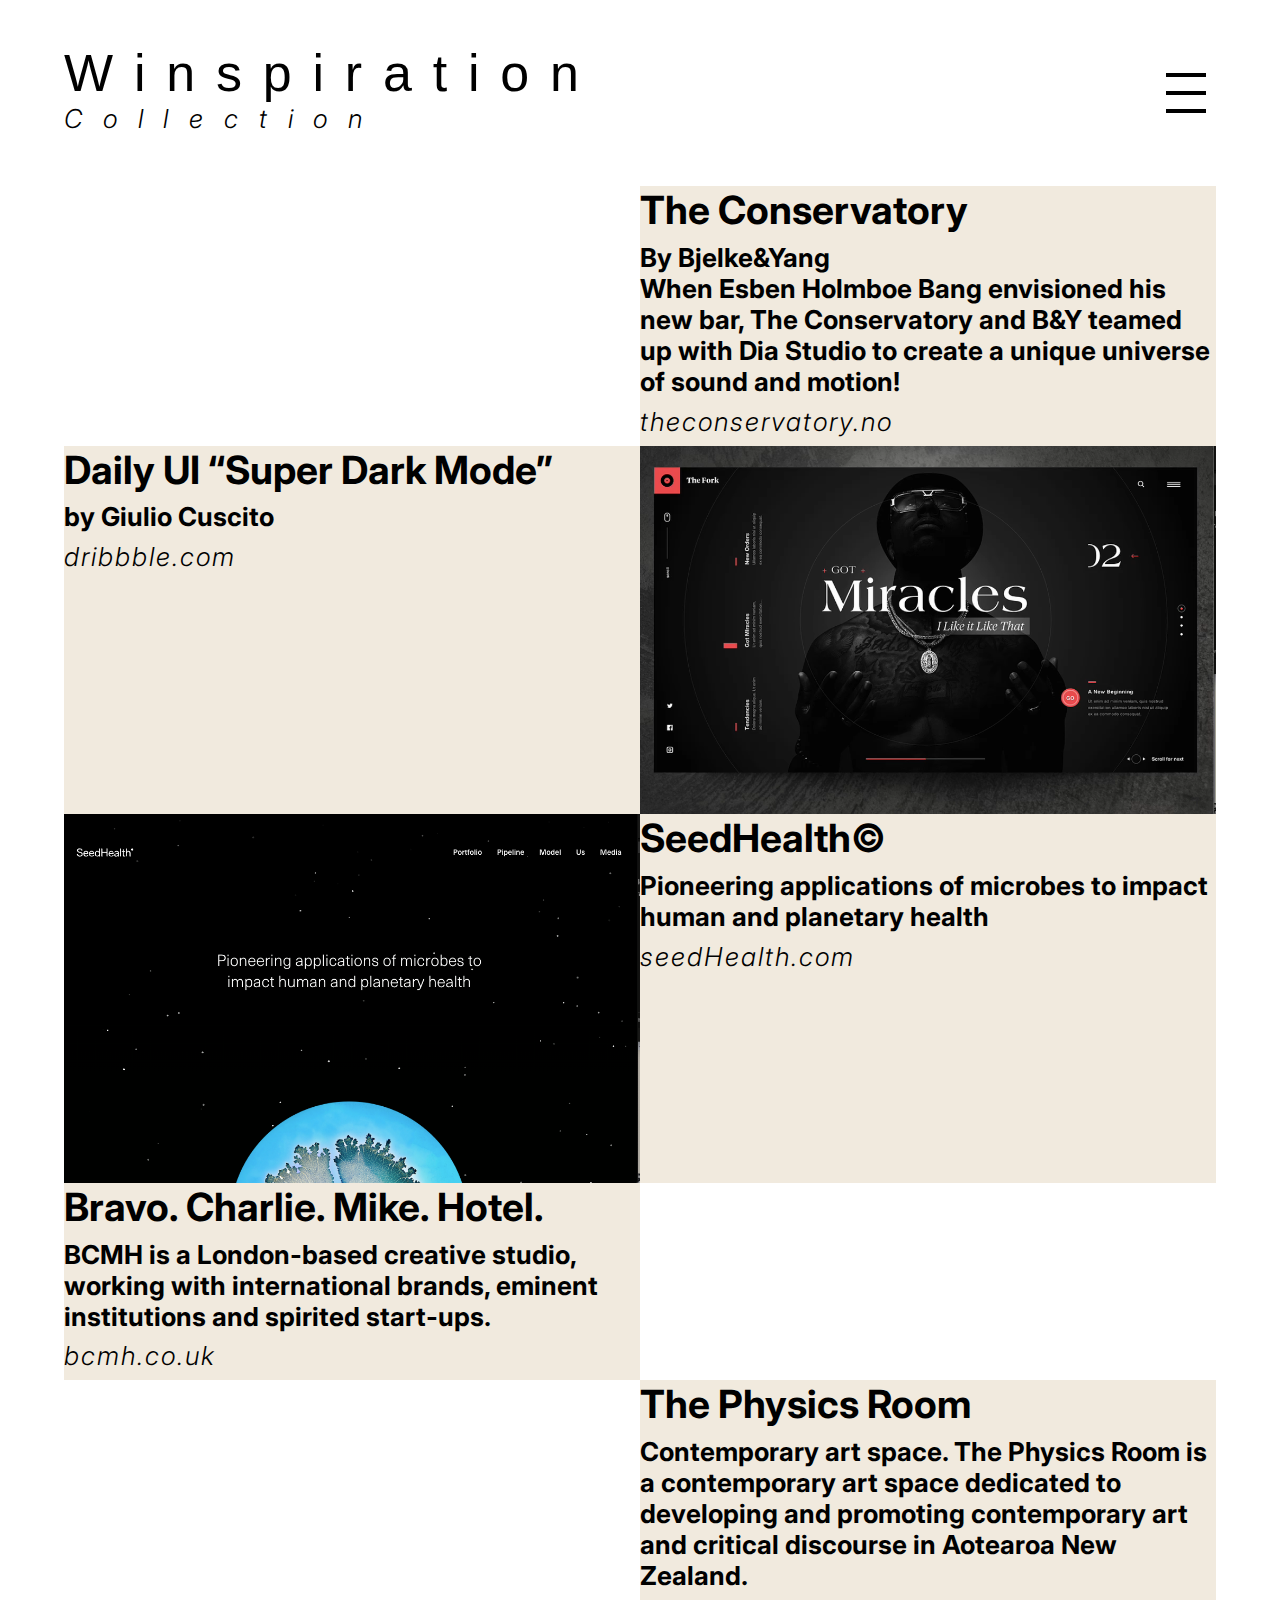
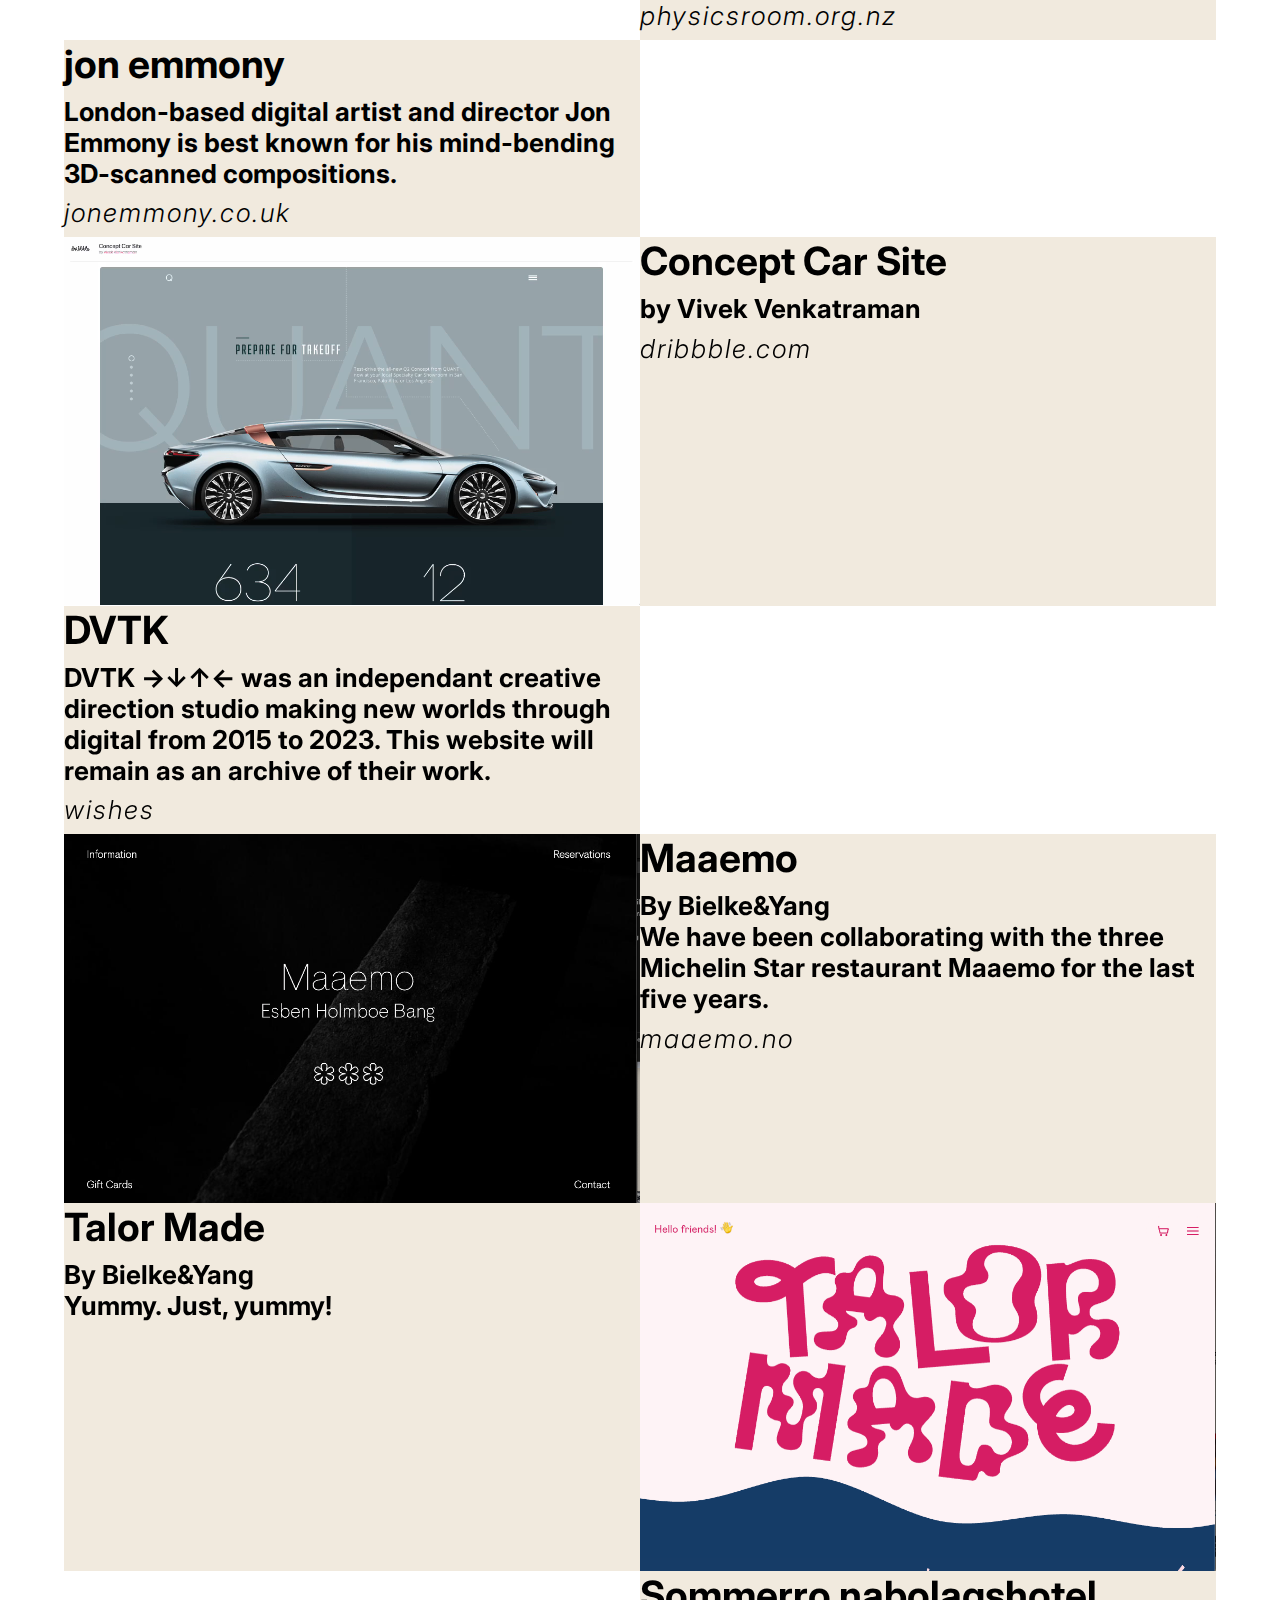
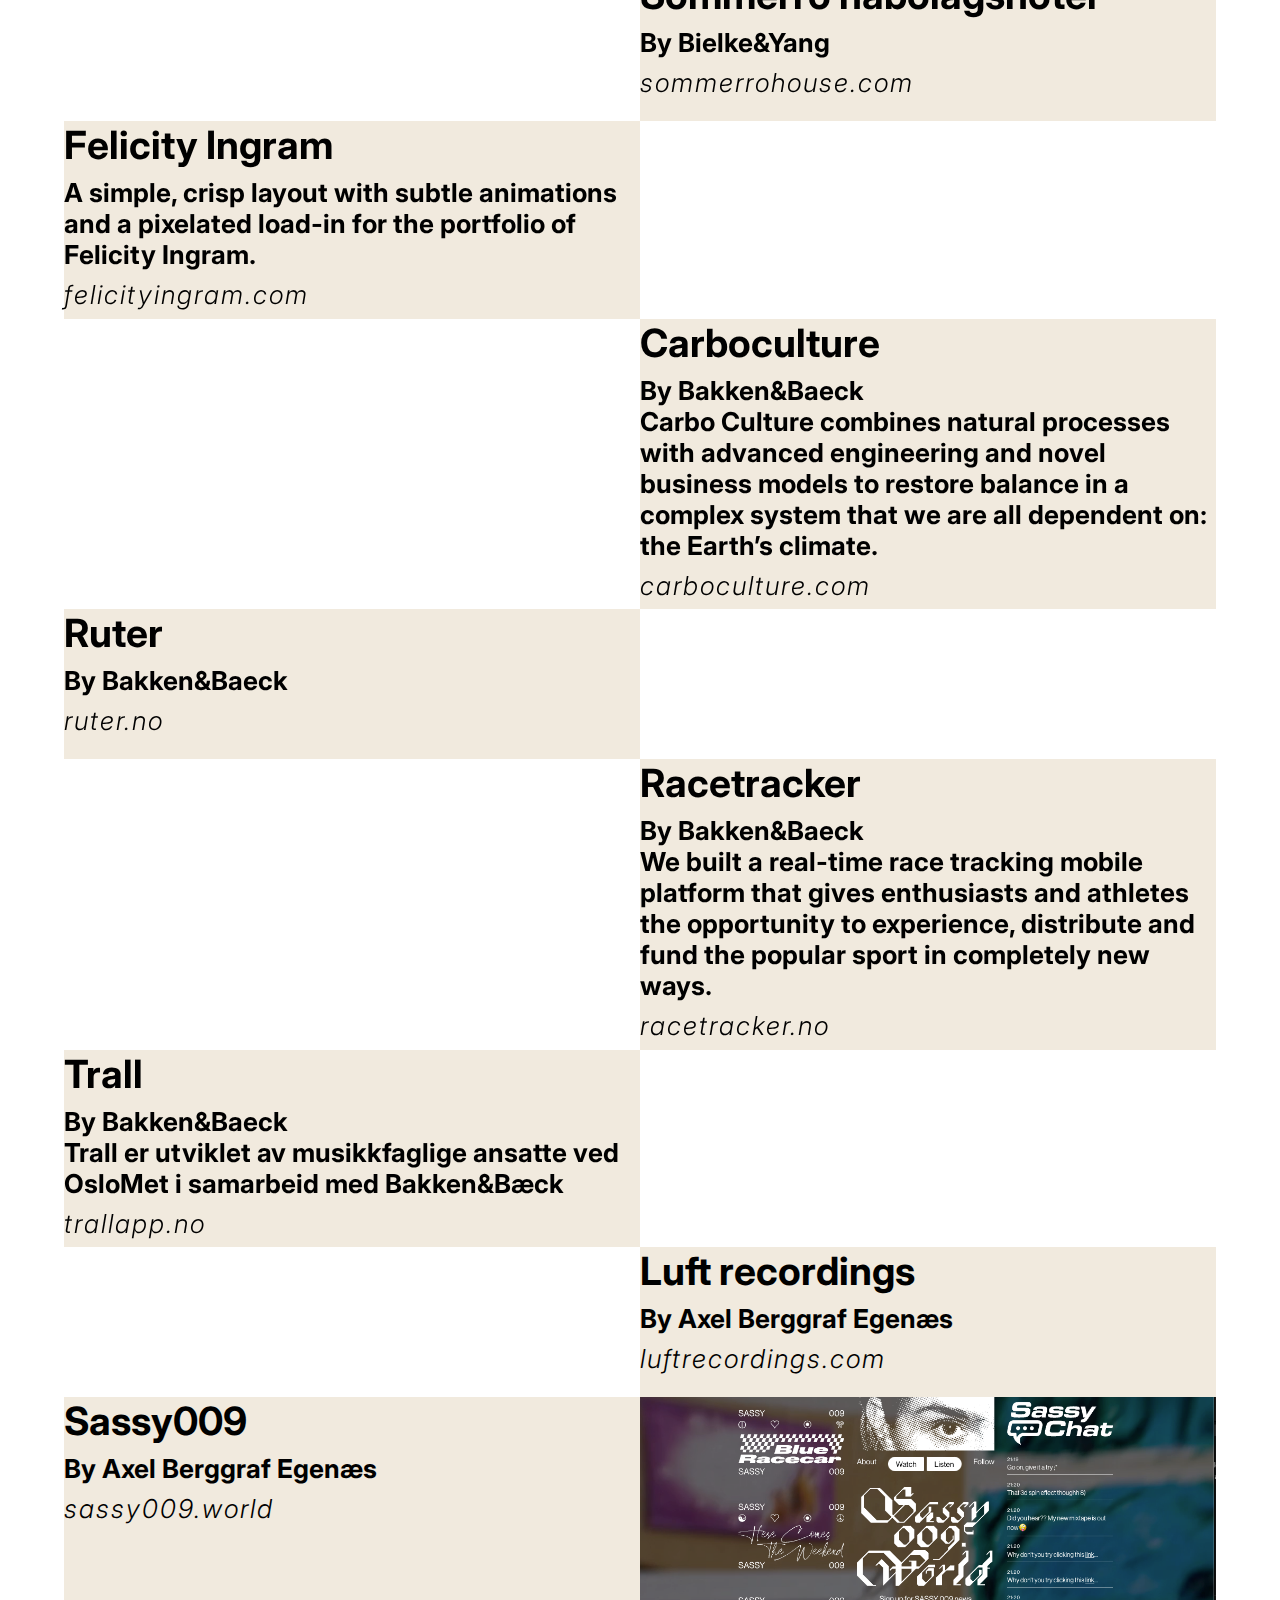
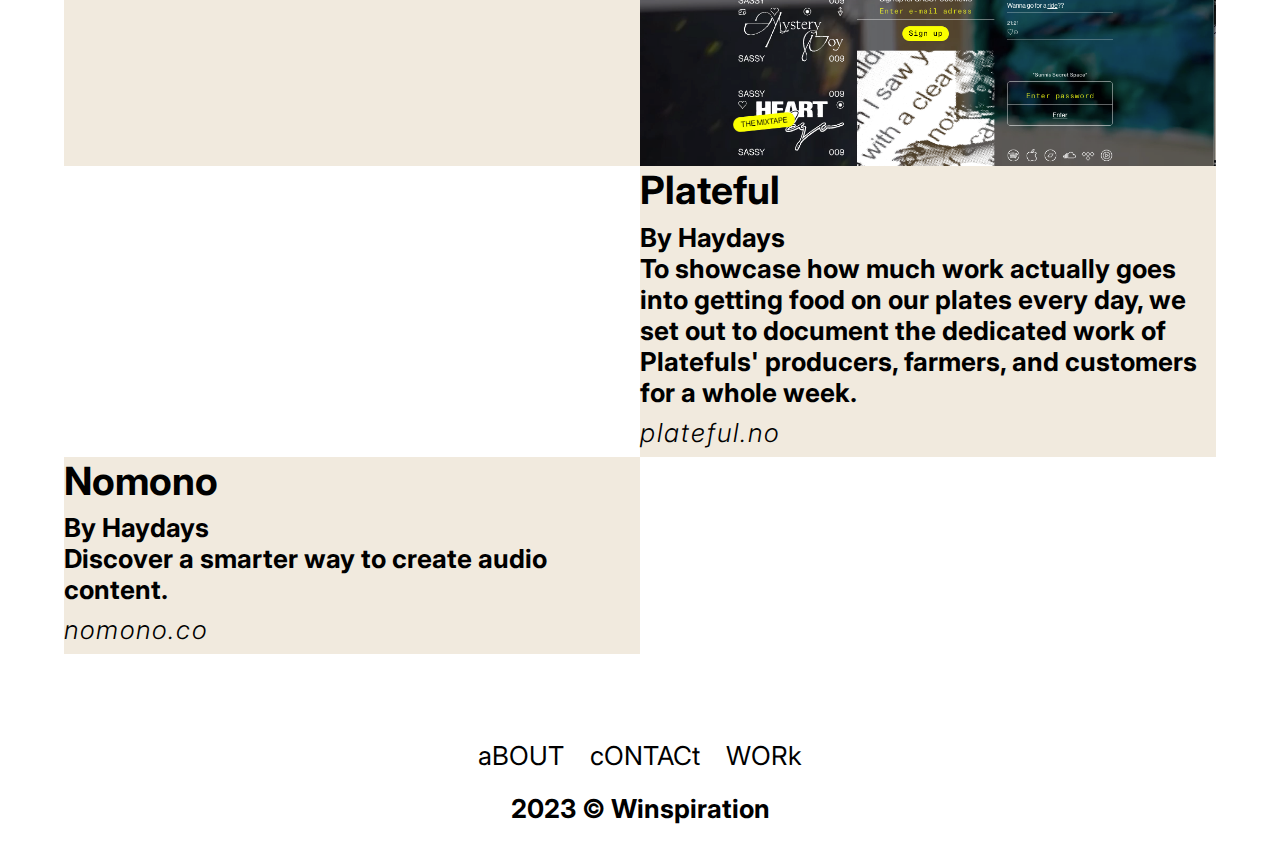
==== index.html @ d49729aa "Tune header and footer layout" ====
<!DOCTYPE html>
<html lang="en">
<head>
	<meta charset="UTF-8">
	<meta name="viewport" content="width=device-width, initial-scale=1.0">
	<title>Inspiration site</title>

	<link rel="stylesheet" href="css/reset.css">
	<link rel="stylesheet" href="css/variables.css">
	<link rel="stylesheet" href="css/fonts.css">
	<link rel="stylesheet" href="css/animations.css">
	<link rel="stylesheet" href="css/style.css">
	
	
</head>
<body>
	
	<header>
		<div class="headings">
			<h1>Winspiration</h1>
			<h4>Collection</h4>
		</div>

		<nav>
			<div class="header__x-animation">
				<div class="header__x-line header__x-animation-top-line"></div>
				<div class="header__x-line header__x-animation-center-line"></div>
				<div class="header__x-line header__x-animation-bottom-line"></div>			
			</div>
		</nav>
	</header>
	
	<div class="nav-drawer toogle-display">
		<nav class="nav-header">	
			<span><a href="https://github.com/SimonADW">aBOUT</a></span>
			<span><a href="mailto:simon-winter@outlook.com">cONTACt</a></span>
			<span><a href="https://github.com/SimonADW?tab=repositories">WORk</a></span>
		</nav>

	</div>
	
	<main>
		<section class="image-caption-pair">
			<video autoplay >
				<source src="./assets/videos/1-conservatory.mov">
			</video>
			<div class="image-caption-pair__text-aligment-container">
				<h2>The Conservatory</h2>
				
				<h3>By Bjelke&Yang 
					<br>
					When Esben Holmboe Bang envisioned his new bar, The Conservatory and B&Y teamed up with Dia Studio to create a unique universe of sound and motion!
				</h3>
				
				<h4>theconservatory.no</h4>
			</div>
		</section>

		<hr> 

		<section class="image-caption-pair">
			<video>
				<source src="./assets/videos/2-super-dark-mode.mov">
			</video>
			<div class="image-caption-pair__text-aligment-container">
				<h2>Daily UI “Super Dark Mode”</h2>
				<h3>by Giulio Cuscito </h3>
				<h4>dribbble.com</h4>
			</div>
		</section>

		<hr> 
	
		<section class="image-caption-pair">
			<video poster="assets/videos/3-poster-seedHealth.png">
				<source src="assets/videos/3-seedHealth.mov">
			</video>
			<div class="image-caption-pair__text-aligment-container">
				<h2>SeedHealth©</h2>
				<h3>Pioneering applications of microbes to impact human and planetary health</h3>
				<h4>seedHealth.com</h4>
			</div>
		</section>

		<hr>

		<section class="image-caption-pair">
			<video>
				<source src="assets/videos/4-BCMH.mov">
			</video>
			<div class="image-caption-pair__text-aligment-container">
				<h2>Bravo. Charlie. Mike. Hotel.</h2>
				<h3>BCMH is a London-based creative studio, working with international brands, eminent institutions and spirited start-ups.</h3>
				<h4>bcmh.co.uk</h4>
			</div>
		</section>

		<hr>

		<section class="image-caption-pair">
			<video>
				<source src="assets/videos/5-physicsroom.mov">
			</video>
			<div class="image-caption-pair__text-aligment-container">
				<h2>The Physics Room</h2>
				<h3>Contemporary art space. The Physics Room is a contemporary art space dedicated to developing and promoting contemporary art and critical discourse in Aotearoa New Zealand.</h3>
				<h4>physicsroom.org.nz</h4>
			</div>
		</section>

		<hr>

		<section class="image-caption-pair">
			<video>
				<source src="assets/videos/6-jonemmony.mov">
			</video>
			<div class="image-caption-pair__text-aligment-container">
				<h2>jon emmony</h2>
				<h3>London-based digital artist and director Jon Emmony is best known for his mind-bending 3D-scanned compositions.</h3>
				<h4>jonemmony.co.uk</h4>
			</div>
		</section>

		<hr>

		<section class="image-caption-pair">
			<video>
				<source src="assets/videos/7-conceptcar.mov">
			</video>
			<div class="image-caption-pair__text-aligment-container">
				<h2>Concept Car Site</h2>
				<h3>by Vivek Venkatraman</h3>
				<h4>dribbble.com</h4>
			</div>
		</section>

		<hr>

		<section class="image-caption-pair">
			<video>
				<source src="assets/videos/8-wishes.mov">
			</video>
			<div class="image-caption-pair__text-aligment-container">
				<h2>DVTK</h2>
				<h3>DVTK →↓↑← was an independant creative direction studio making new worlds through digital from 2015 to 2023. This website will remain as an archive of their work.</h3>
				<h4>wishes</h4>
			</div>
		</section>

		<hr>

		<section class="image-caption-pair">
			<video poster="assets/videos/9-poster-maaemo.png">
				<source src="assets/videos/9-maaemo.mov">
			</video>
			<div class="image-caption-pair__text-aligment-container">
				<h2>Maaemo</h2>				
				<h3>By Bielke&Yang<br>
					We have been collaborating with the three Michelin Star restaurant Maaemo for the last five years.
				</h3>
				<h4>maaemo.no</h4>
			</div>
		</section>

		<hr>

		<section class="image-caption-pair">
			<video poster="assets/videos/10-poster-talormade.png">
				<source src="assets/videos/10-talormade.mov">
			</video>
			<div class="image-caption-pair__text-aligment-container">
				<h2>Talor Made</h2>
				<h3>By Bielke&Yang<br>				
					Yummy. Just, yummy!
				</h3>
				<h4></h4>
			</div>
		</section>

		<hr>

		<section class="image-caption-pair">
			<video>
				<source src="assets/videos/11-sommerro.mov">
			</video>
			<div class="image-caption-pair__text-aligment-container">
				<h2>Sommerro nabolagshotel</h2>
				<h3>By Bielke&Yang</h3>
				<h4>sommerrohouse.com</h4>
			</div>
		</section>

		<hr>

		<section class="image-caption-pair">
			<video>
				<source src="assets/videos/12-felicity-ingram.mov">
			</video>
			<div class="image-caption-pair__text-aligment-container">
				<h2>Felicity Ingram</h2>
				<h3>A simple, crisp layout with subtle animations and a pixelated load-in for the portfolio of Felicity Ingram.</h3>
				<h4>felicityingram.com</h4>
			</div>
		</section>

		<hr>

		<section class="image-caption-pair">
			<video>
				<source src="assets/videos/13-carboculture.mov">
			</video>
			<div class="image-caption-pair__text-aligment-container">
				<h2>Carboculture</h2>
				<h3>By Bakken&Baeck<br>
					Carbo Culture combines natural processes with advanced engineering and novel business models to restore balance in a complex system that we are all dependent on: the Earth’s climate.
				</h3>
				<h4>carboculture.com</h4>
			</div>
		</section>

		<hr>

		<section class="image-caption-pair">
			<video>
				<source src="assets/videos/14-ruter.mov">
			</video>
			<div class="image-caption-pair__text-aligment-container">
				<h2>Ruter</h2>
				<h3>By Bakken&Baeck </h3>
				<h4>ruter.no</h4>
			</div>
		</section>

		<hr>

		<section class="image-caption-pair">
			<video>
				<source src="assets/videos/15-racetracker.mov">
			</video>
			<div class="image-caption-pair__text-aligment-container">
				<h2>Racetracker</h2>
				<h3>By Bakken&Baeck<br>
					We built a real-time race tracking mobile platform that gives enthusiasts and athletes the opportunity to experience, distribute and fund the popular sport in completely new ways.
				</h3>
				<h4>racetracker.no</h4>
			</div>
		</section>

		<hr>

		<section class="image-caption-pair">
			<video>
				<source src="assets/videos/16-trall.mov">
			</video>
			<div class="image-caption-pair__text-aligment-container">
				<h2>Trall</h2>
				<h3>By Bakken&Baeck<br>
					Trall er utviklet av musikkfaglige ansatte ved OsloMet i samarbeid med Bakken&Bæck
				</h3>
				<h4>trallapp.no</h4>
			</div>
		</section>

		<hr>

		<section class="image-caption-pair">
			<video>
				<source src="assets/videos/17-luft-recordings.mov">
			</video>
			<div class="image-caption-pair__text-aligment-container">
				<h2>Luft recordings</h2>
				<h3>By Axel Berggraf Egenæs</h3>
				<h4>luftrecordings.com</h4>
			</div>
		</section>

		<hr>

		<section class="image-caption-pair">
			<video poster="assets/videos/18-poster-sassy009.png">
				<source src="assets/videos/18-sassy009.mov">
			</video>
			<div class="image-caption-pair__text-aligment-container">
				<h2>Sassy009</h2>
				<h3>By Axel Berggraf Egenæs</h3>
				<h4>sassy009.world</h4>
			</div>
		</section>

		<hr>

		<section class="image-caption-pair">
			<video>
				<source src="assets/videos/19-plateful.mov">
			</video>
			<div class="image-caption-pair__text-aligment-container">
				<h2>Plateful</h2>
				<h3>By Haydays<br>
					To showcase how much work actually goes into getting food on our plates every day, we set out to document the dedicated work of Platefuls' producers, farmers, and customers for a whole week.
				</h3>
				<h4>plateful.no</h4>
			</div>
		</section>

		<hr>

		<section class="image-caption-pair">
			<video>
				<source src="assets/videos/20-nomono.mov">
			</video>
			<div class="image-caption-pair__text-aligment-container">
				<h2>Nomono</h2>
				<h3>By Haydays<br>
					Discover a smarter way to create audio content.
				</h3>
				<h4>nomono.co</h4>
			</div>
		</section>

	</main>	

	<footer>
		<nav class="footer__nav">
			<span><a href="https://github.com/SimonADW">aBOUT</a></span>
			<span><a href="mailto:simon-winter@outlook.com">cONTACt</a></span>
			<span><a href="https://github.com/SimonADW?tab=repositories">WORk</a></span>
		</nav>

		<h3>2023 © Winspiration</h3>
	</footer>
</body>
</html>
---- css/variables.css ----
:root {

	--font-size-base: 18px;
	--font-size-small: 1rem;
	--font-size-medium: 1.6rem;
	--font-size-large: 1.8rem;

	--desktop-font-size-base: 26px;
	--desktop-font-size-small: 1rem;
	--desktop-font-size-medium: 1.6rem;

	/* --font-leading-base: 1rem;
	--font-leading-small: 1rem;
	--font-leading-medium: 1rem;
	--font-leading-large: 1rem; */

	--spacing-small: 1rem;
	--spacing-medium: 2rem;
	--spacing-large: 4rem;

	--color-background: white;
	--color-foreground: black;
	--color-primary: #F1EADE;

	--margin-small: 0.34rem;
	--margin-sections: 0.83rem;
}
---- css/fonts.css ----
@import url('https://fonts.googleapis.com/css2?family=Inter:wght@100;200;400&display=swap');
---- css/animations.css ----
/* Collection fade in animation */
.headings h4 {
    animation: fadeInAnimation ease 4.5s forwards;
}
 
@keyframes fadeInAnimation {
    0% {
        opacity: 0;
    }
    100% {
        opacity: 1;
     }
}


/* Animated header (menu/x-animation) */


.header__x-animation-top-line {
	transform-origin: 100% 100%;
}

.header__x-animation:hover .header__x-animation-top-line {
	animation: x-animation-top 400ms ease-in-out 100ms forwards;
	
}

.header__x-animation-center-line {
	opacity: 1;
}

.header__x-animation:hover .header__x-animation-center-line {
	transition: opacity 400ms linear;
	opacity: 0;
}

.header__x-animation-bottom-line {
	transform-origin: 100% 0%;
}

.header__x-animation:hover .header__x-animation-bottom-line {
animation: x-animation-bottom 400ms ease-in-out 100ms forwards;
}

@keyframes x-animation-top {
	0% {
		transform: rotate(0deg);
	}

	16% {
		transform: rotate(-7deg) scaleX(103%)
	}

	33% {
		transform: rotate(-15deg) scaleX(107%)
	}
	
	50% {
		transform: rotate(-22deg) scaleX(110%)
	}
	
	66% {
		transform: rotate(-30deg) scaleX(114%)
	}
	
	82% {
		transform: rotate(-37deg) scaleX(116%)		
	}

	100% {
		transform: rotate(-45deg) scaleX(118%)
		;
	}
}

@keyframes x-animation-bottom {
	0% {
		transform: rotate(0deg);
	}

	16% {
		transform: rotate(7deg) scaleX(103%)
	}

	33% {
		transform: rotate(15deg) scaleX(107%)
	}
	
	50% {
		transform: rotate(22deg) scaleX(110%)
	}
	
	66% {
		transform: rotate(30deg) scaleX(114%)
	}
	
	82% {
		transform: rotate(37deg) scaleX(116%)		
	}

	100% {
		transform: rotate(45deg) scaleX(118%)
		;
	}
}

@keyframes x-animation-center {
	0% {
		transform: opacity;
	}

	100% {

	}
}


/* popout on hover animation */

.image-caption-pair {
	transition: all 300ms ease-in-out;
}

.image-caption-pair:hover {
	transform: scale(1.02);

}
---- css/style.css ----
:root {
	font-size: var(--font-size-base);
	font-family: "inter", sans-serif;
}

header {
	display: flex;
	justify-content: space-between;
	align-items: center;
}

/*  TODO convert to rem and responsive */
.header__x-animation {
	width: 40px;
	height: 40px;
	margin: auto 10px;

	display: flex;
	flex-direction: column;
	justify-content: space-between;
	position:relative;
}

.header__x-line {
	width: 100%;
	height: 4px;
	background: black;

}

.nav-drawer {
	width: 100vw;
	height: 65vh;
	top: 0;
	left: 0;
	display: flex;
	justify-content: center;
	align-items: center;
	font-size: var(--font-size-medium);
	font-weight: 600;
	background: var(--color-background);
	position: absolute;
}

.toogle-display {
	display: none;

}

.nav-header {
	display: flex;
	flex-direction: column;
	align-items: center;
	gap: var(--margin-sections);

}

/*  Main */

.headings h1 {
	font-family: 'Gill Sans', 'Gill Sans MT', Calibri, 'Trebuchet MS', sans-serif;
	font-weight: 500;
	font-size: var(--font-size-large);
	letter-spacing: 0.15rem;
	
}

.headings h4 {
	letter-spacing: 0.35rem;
}

body {
	width: 90vw;
	max-width: 1600px ;
	margin: 0 auto;
}

header {
	margin-bottom: calc(var(--margin-sections)*2);
	margin-top: calc(var(--margin-sections)*2);
}

.headings {
	display: flex;
	flex-direction: column;	
}

.image-caption-pair {
	display: flex;
	flex-direction: column;
	margin-bottom: var(--margin-sections);	
	/* border: 1px solid red; */ 
}

video {
	width: 100%;
}

.image-caption-pair__text-aligment-container {
	background: var(--color-primary);
	width: 100%;
	height: 			

}

h2, h3, h4 {
	margin-bottom: var(--margin-small);
}

h3 {
	font-size: var(--font-size-small);
}

h4 {
	font-size: var(--font-size-small);
	font-weight: 300;
	letter-spacing: 2px;
	font-style: italic;
}

hr {
	margin: 0 auto;
	margin-bottom: var(--margin-sections);
	width: 80%;
	background: black;
}

footer {
	display: flex;
	flex-direction: column;
	place-items: center;
	margin-top: calc(var(--margin-sections)*4);
	margin-bottom: var(--margin-sections);
	gap: var(--margin-sections);
}

.footer__nav {
	display: flex;
	gap: var(--spacing-small);

}

@media screen and (min-width: 800px) {

	:root {
		font-size: var(--desktop-font-size-base);
	}
	
	.headings h1 {
		font-size: 2rem;
		letter-spacing: 0.8rem;
	}
	
	.headings h4 {
		letter-spacing: 0.8rem;
	}
	
	hr {
		display: none;
	}

	.image-caption-pair {
		flex-direction: row;
		margin-bottom: 0;	
	}

	main section:nth-of-type(2n) {	 /* Every 2nd on the right side */
		flex-direction: row-reverse;
	}
	
	video {
		width: 50%;
	}
	
	.image-caption-pair__text-aligment-container {
		width: 50%;
	}
}
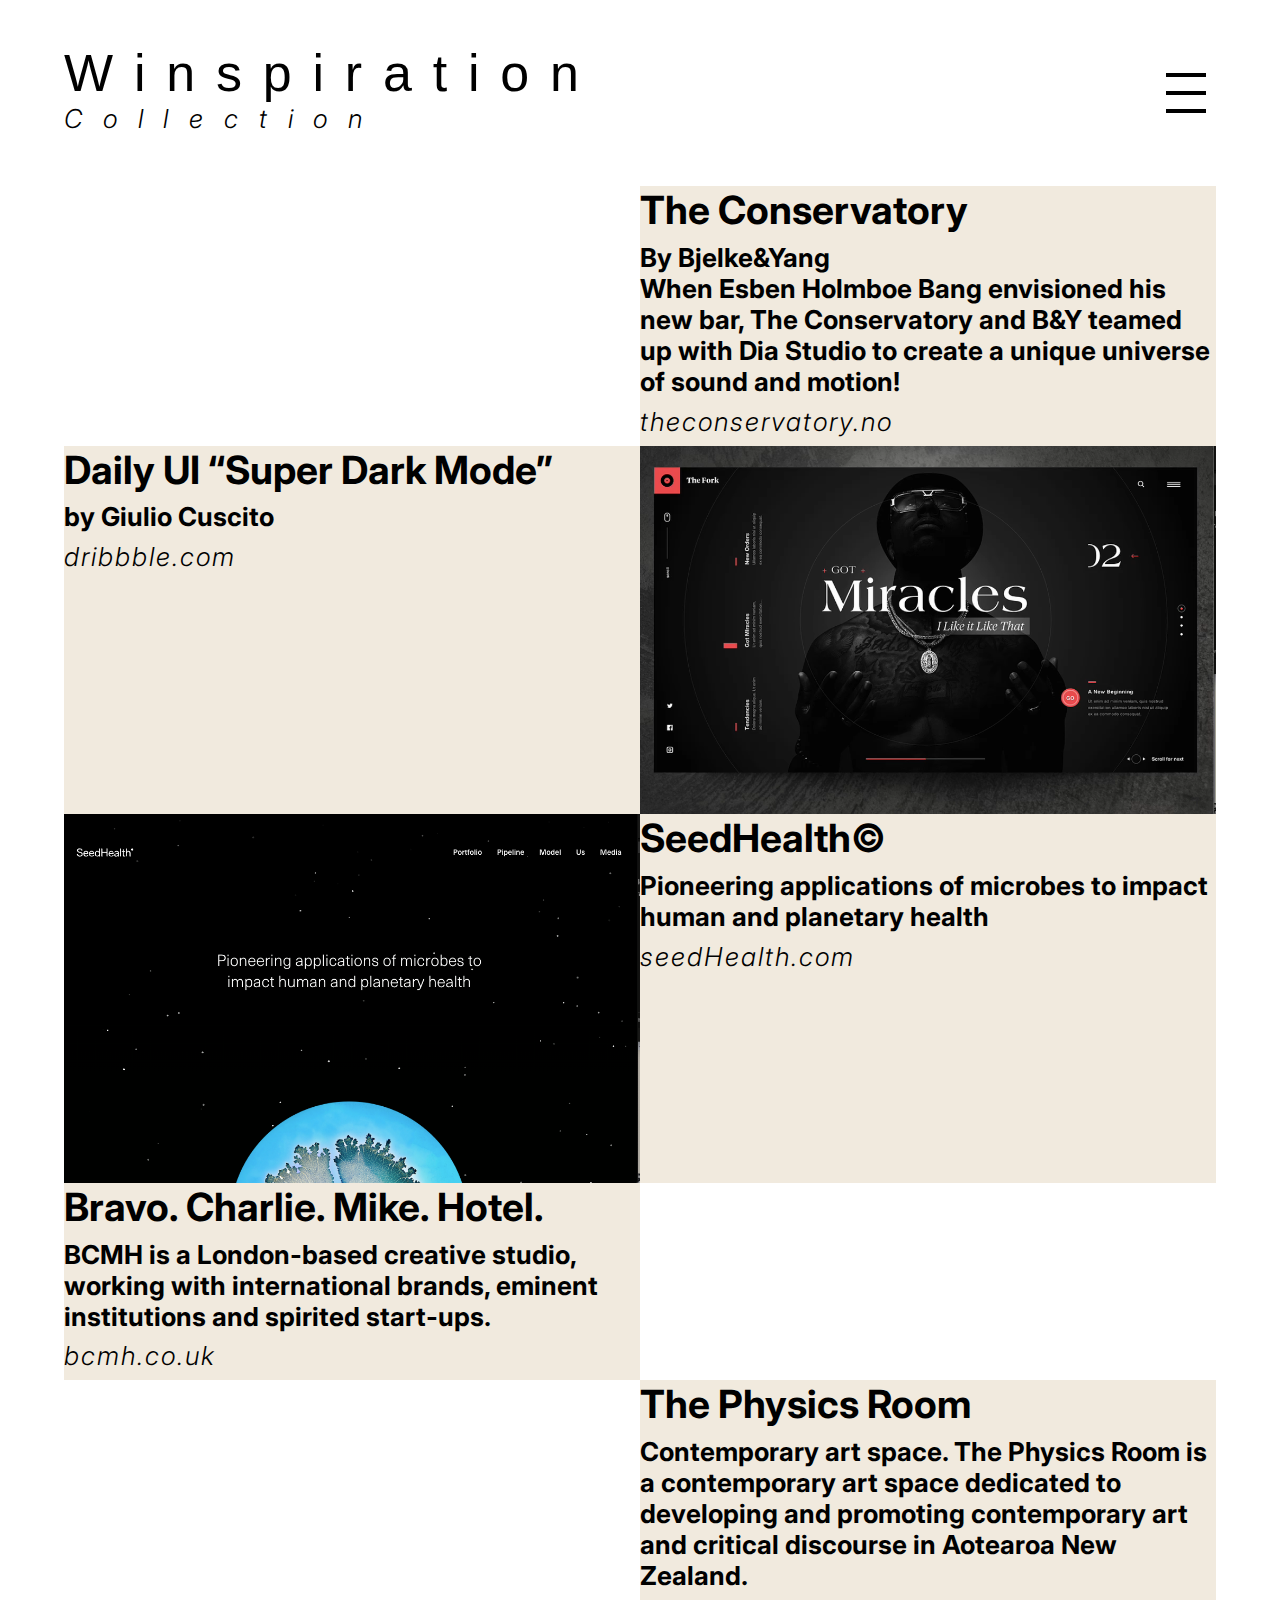
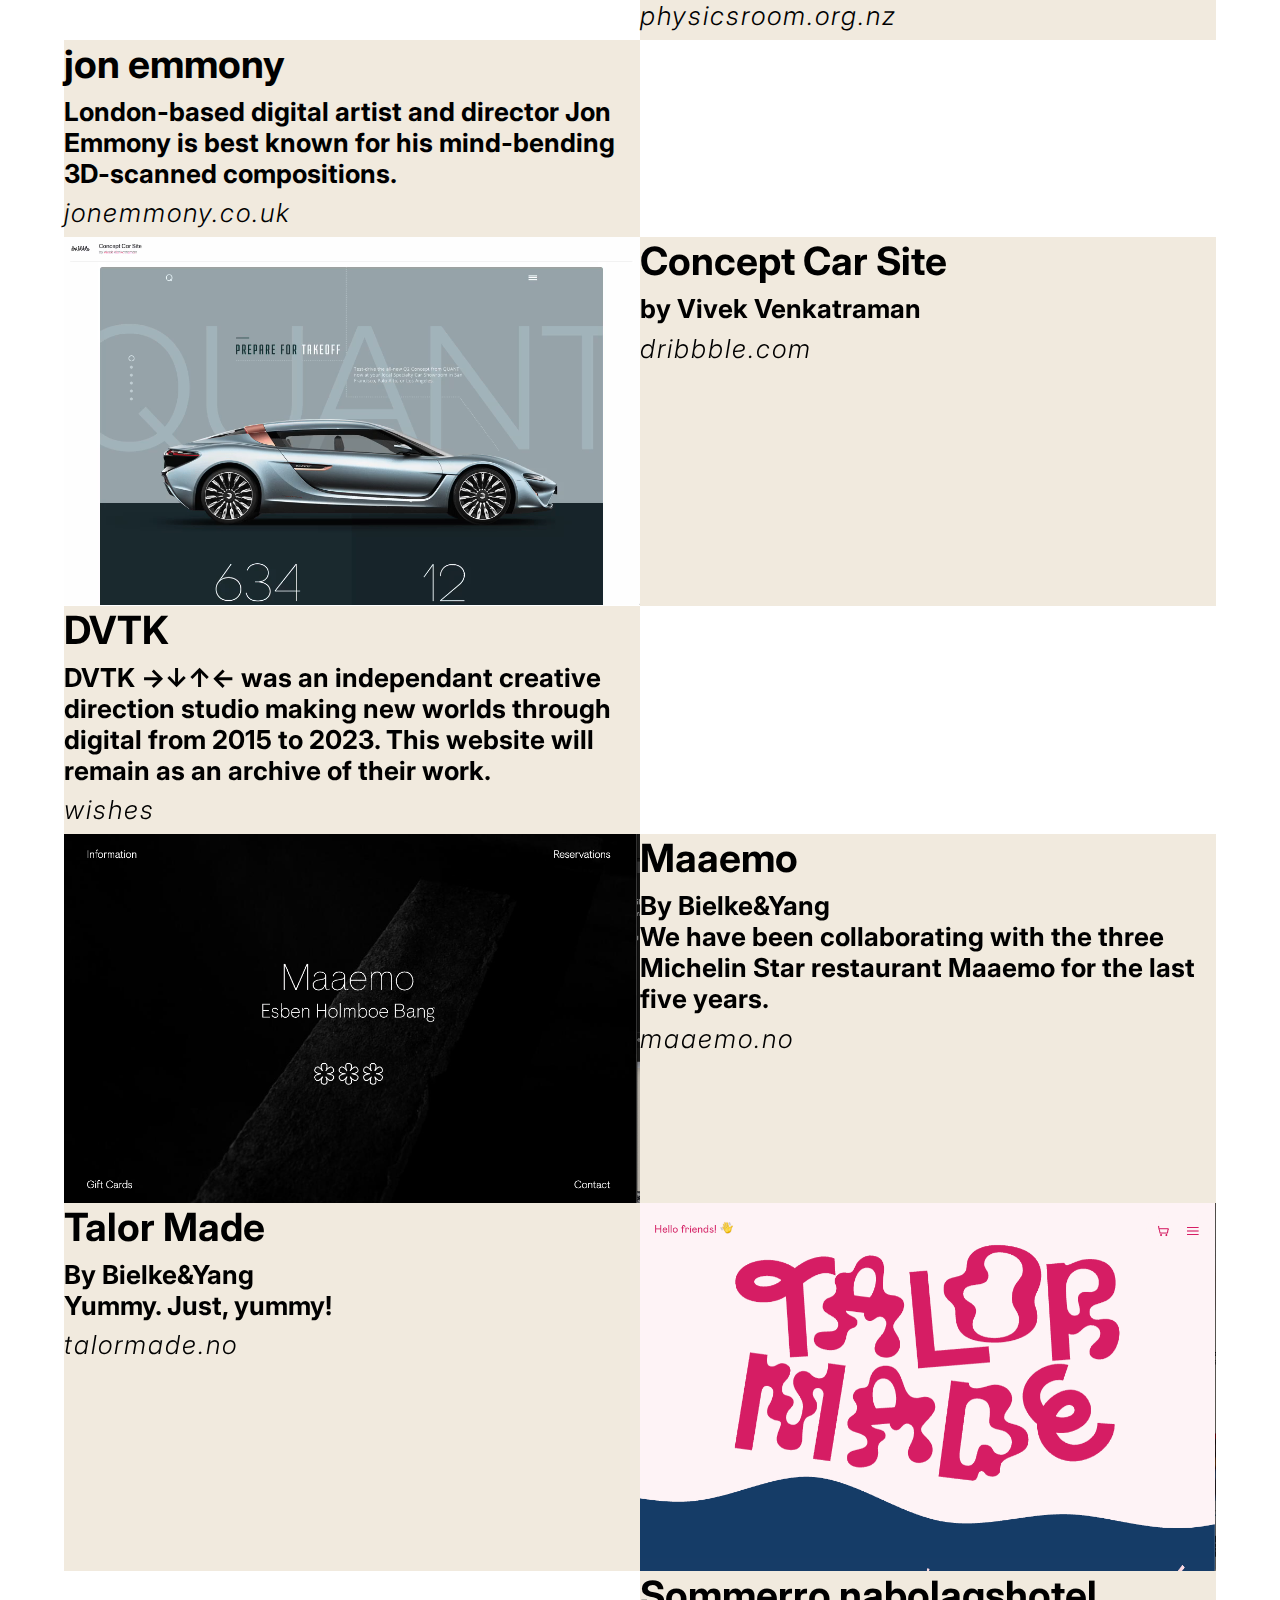
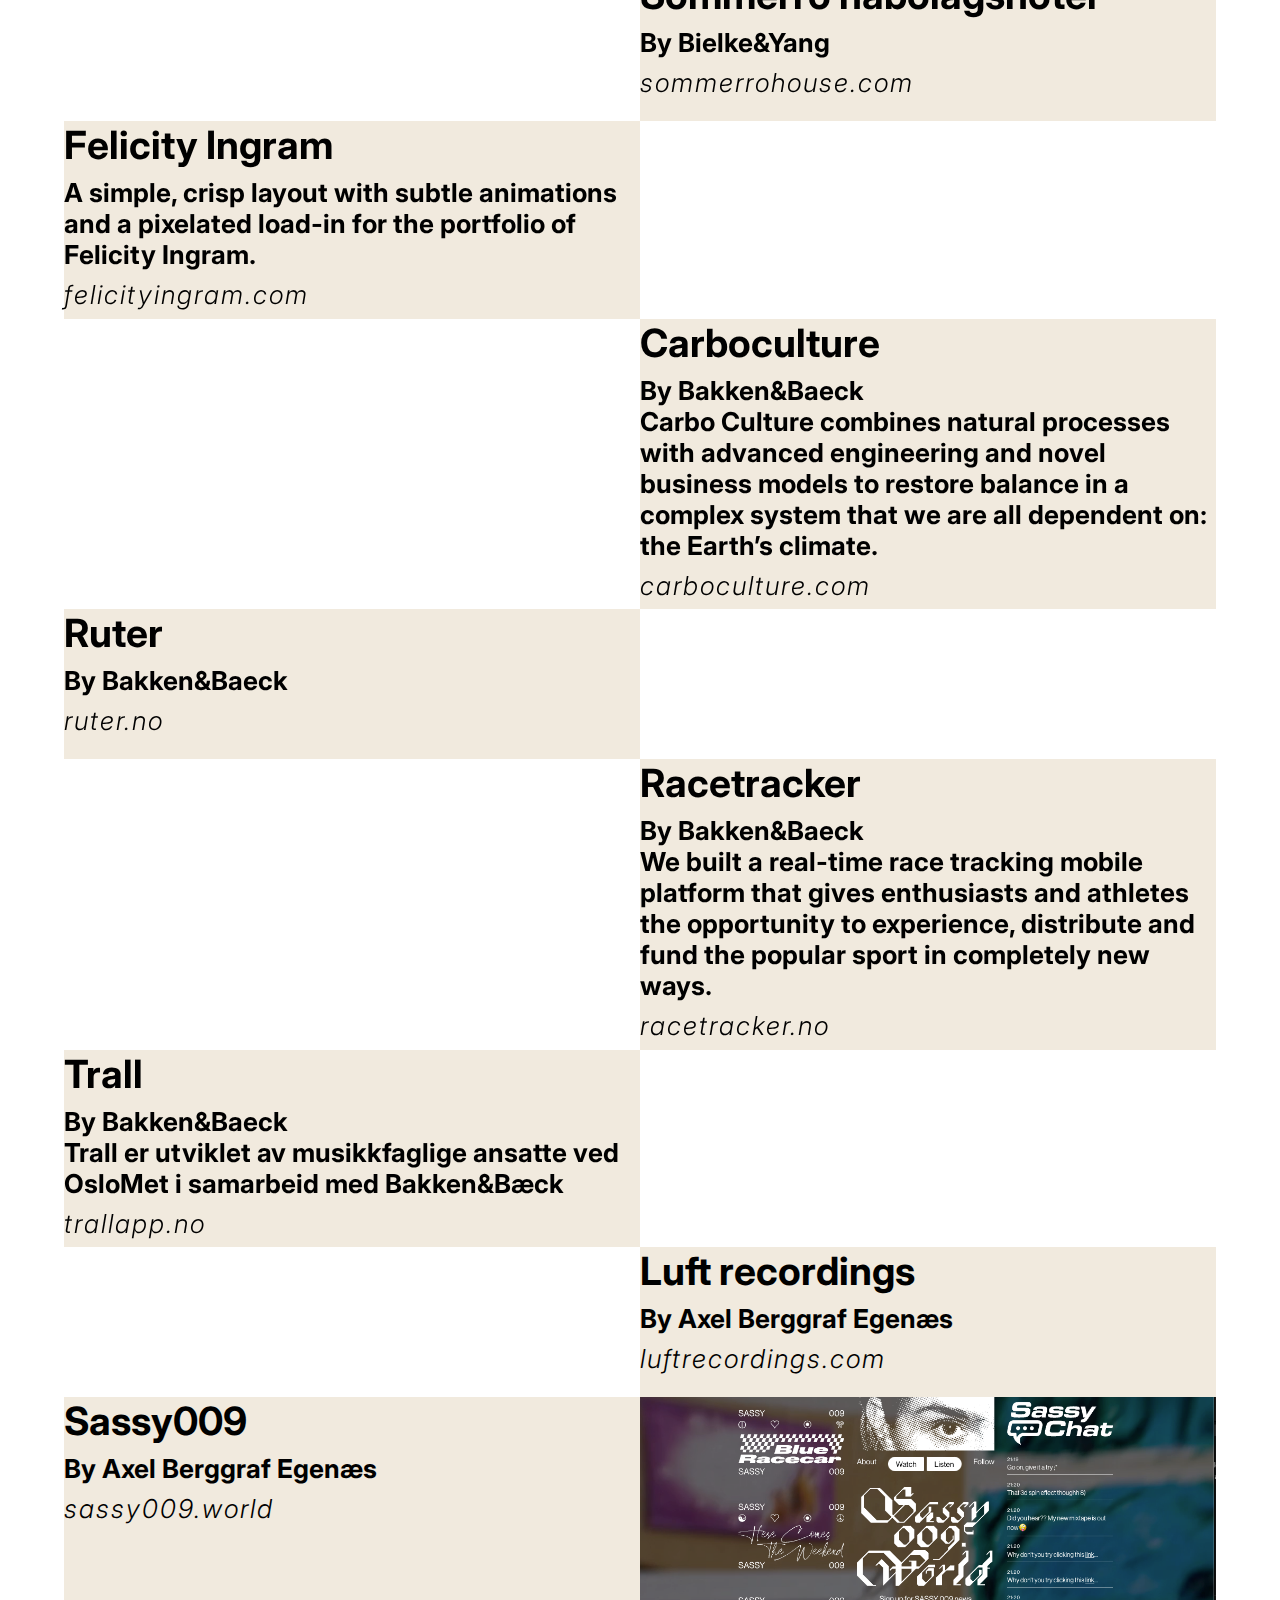
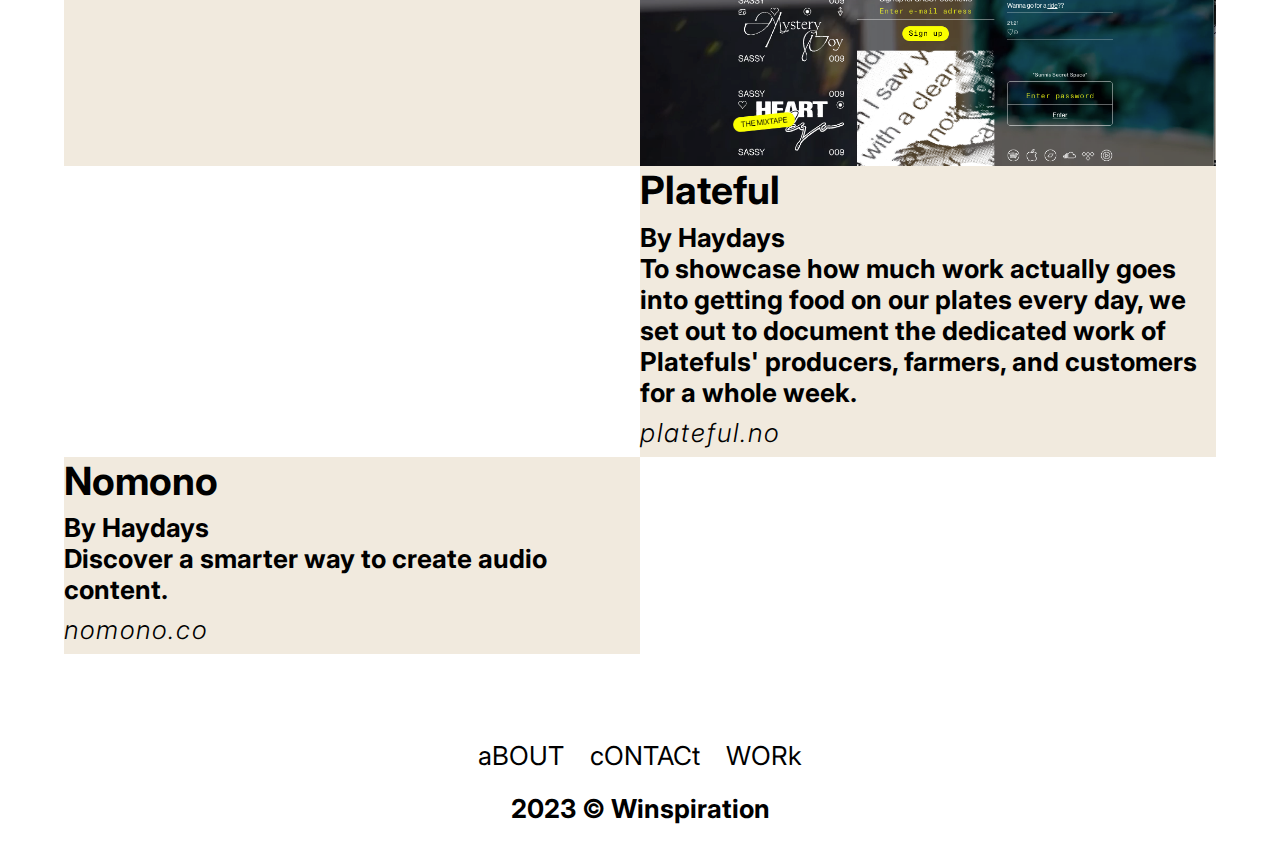
==== commit 8dd31460: "Set anchor tags for all links" ====
--- a/index.html
+++ b/index.html
@@ -52,7 +52,7 @@
 					When Esben Holmboe Bang envisioned his new bar, The Conservatory and B&Y teamed up with Dia Studio to create a unique universe of sound and motion!
 				</h3>
 				
-				<h4>theconservatory.no</h4>
+				<h4><a target="_blank" href="">theconservatory.no</a></h4>
 			</div>
 		</section>
 
@@ -65,7 +65,7 @@
 			<div class="image-caption-pair__text-aligment-container">
 				<h2>Daily UI “Super Dark Mode”</h2>
 				<h3>by Giulio Cuscito </h3>
-				<h4>dribbble.com</h4>
+				<h4><a target="_blank" href="">dribbble.com</a></h4>
 			</div>
 		</section>
 
@@ -78,7 +78,7 @@
 			<div class="image-caption-pair__text-aligment-container">
 				<h2>SeedHealth©</h2>
 				<h3>Pioneering applications of microbes to impact human and planetary health</h3>
-				<h4>seedHealth.com</h4>
+				<h4><a target="_blank" href="">seedHealth.com</a></h4>
 			</div>
 		</section>
 
@@ -91,7 +91,7 @@
 			<div class="image-caption-pair__text-aligment-container">
 				<h2>Bravo. Charlie. Mike. Hotel.</h2>
 				<h3>BCMH is a London-based creative studio, working with international brands, eminent institutions and spirited start-ups.</h3>
-				<h4>bcmh.co.uk</h4>
+				<h4><a target="_blank" href="">bcmh.co.uk</a></h4>
 			</div>
 		</section>
 
@@ -104,7 +104,7 @@
 			<div class="image-caption-pair__text-aligment-container">
 				<h2>The Physics Room</h2>
 				<h3>Contemporary art space. The Physics Room is a contemporary art space dedicated to developing and promoting contemporary art and critical discourse in Aotearoa New Zealand.</h3>
-				<h4>physicsroom.org.nz</h4>
+				<h4><a target="_blank" href="">physicsroom.org.nz</a></h4>
 			</div>
 		</section>
 
@@ -117,7 +117,7 @@
 			<div class="image-caption-pair__text-aligment-container">
 				<h2>jon emmony</h2>
 				<h3>London-based digital artist and director Jon Emmony is best known for his mind-bending 3D-scanned compositions.</h3>
-				<h4>jonemmony.co.uk</h4>
+				<h4><a target="_blank" href="">jonemmony.co.uk</a></h4>
 			</div>
 		</section>
 
@@ -130,7 +130,7 @@
 			<div class="image-caption-pair__text-aligment-container">
 				<h2>Concept Car Site</h2>
 				<h3>by Vivek Venkatraman</h3>
-				<h4>dribbble.com</h4>
+				<h4><a target="_blank" href="">dribbble.com</a></h4>
 			</div>
 		</section>
 
@@ -143,7 +143,7 @@
 			<div class="image-caption-pair__text-aligment-container">
 				<h2>DVTK</h2>
 				<h3>DVTK →↓↑← was an independant creative direction studio making new worlds through digital from 2015 to 2023. This website will remain as an archive of their work.</h3>
-				<h4>wishes</h4>
+				<h4><a target="_blank" href="">wishes</a></h4>
 			</div>
 		</section>
 
@@ -158,7 +158,7 @@
 				<h3>By Bielke&Yang<br>
 					We have been collaborating with the three Michelin Star restaurant Maaemo for the last five years.
 				</h3>
-				<h4>maaemo.no</h4>
+				<h4><a target="_blank" href="">maaemo.n</a>o</h4>
 			</div>
 		</section>
 
@@ -173,7 +173,7 @@
 				<h3>By Bielke&Yang<br>				
 					Yummy. Just, yummy!
 				</h3>
-				<h4></h4>
+				<h4><a target="_blank" href="">talormade.no</a></h4>
 			</div>
 		</section>
 
@@ -186,7 +186,7 @@
 			<div class="image-caption-pair__text-aligment-container">
 				<h2>Sommerro nabolagshotel</h2>
 				<h3>By Bielke&Yang</h3>
-				<h4>sommerrohouse.com</h4>
+				<h4><a target="_blank" href="">sommerrohouse.com</a></h4>
 			</div>
 		</section>
 
@@ -199,7 +199,7 @@
 			<div class="image-caption-pair__text-aligment-container">
 				<h2>Felicity Ingram</h2>
 				<h3>A simple, crisp layout with subtle animations and a pixelated load-in for the portfolio of Felicity Ingram.</h3>
-				<h4>felicityingram.com</h4>
+				<h4><a target="_blank" href="">felicityingram.com</a></h4>
 			</div>
 		</section>
 
@@ -214,7 +214,7 @@
 				<h3>By Bakken&Baeck<br>
 					Carbo Culture combines natural processes with advanced engineering and novel business models to restore balance in a complex system that we are all dependent on: the Earth’s climate.
 				</h3>
-				<h4>carboculture.com</h4>
+				<h4><a target="_blank" href="">carboculture.com</a></h4>
 			</div>
 		</section>
 
@@ -228,7 +228,7 @@
 				<h2>Ruter</h2>
 				<h3>By Bakken&Baeck  </h3>
-				<h4>ruter.no</h4>
+				<h4><a target="_blank" href="">ruter.no</a></h4>
 			</div>
 		</section>
 
@@ -243,7 +243,7 @@
 				<h3>By Bakken&Baeck<br>
 					We built a real-time race tracking mobile platform that gives enthusiasts and athletes the opportunity to experience, distribute and fund the popular sport in completely new ways.
 				</h3>
-				<h4>racetracker.no</h4>
+				<h4><a target="_blank" href="">racetracker.no</a></h4>
 			</div>
 		</section>
 
@@ -258,7 +258,7 @@
 				<h3>By Bakken&Baeck<br>
 					Trall er utviklet av musikkfaglige ansatte ved OsloMet i samarbeid med Bakken&Bæck
 				</h3>
-				<h4>trallapp.no</h4>
+				<h4><a target="_blank" href="">trallapp.no</a></h4>
 			</div>
 		</section>
 
@@ -271,7 +271,7 @@
 			<div class="image-caption-pair__text-aligment-container">
 				<h2>Luft recordings</h2>
 				<h3>By Axel Berggraf Egenæs</h3>
-				<h4>luftrecordings.com</h4>
+				<h4><a target="_blank" href="">luftrecordings.com</a></h4>
 			</div>
 		</section>
 
@@ -284,7 +284,7 @@
 			<div class="image-caption-pair__text-aligment-container">
 				<h2>Sassy009</h2>
 				<h3>By Axel Berggraf Egenæs</h3>
-				<h4>sassy009.world</h4>
+				<h4><a target="_blank" href="">sassy009.world</a></h4>
 			</div>
 		</section>
 
@@ -299,7 +299,7 @@
 				<h3>By Haydays<br>
 					To showcase how much work actually goes into getting food on our plates every day, we set out to document the dedicated work of Platefuls' producers, farmers, and customers for a whole week.
 				</h3>
-				<h4>plateful.no</h4>
+				<h4><a target="_blank" href="">plateful.no</a></h4>
 			</div>
 		</section>
 
@@ -314,7 +314,7 @@
 				<h3>By Haydays<br>
 					Discover a smarter way to create audio content.
 				</h3>
-				<h4>nomono.co</h4>
+				<h4><a target="_blank" href="http://www.nomono.co">nomono.co</a></h4>
 			</div>
 		</section>
 
@@ -322,7 +322,7 @@
 
 	<footer>
 		<nav class="footer__nav">
-			<span><a href="https://github.com/SimonADW">aBOUT</a></span>
+			<span><a target="_blank" href="https://github.com/SimonADW">aBOUT</a></span>
 			<span><a href="mailto:simon-winter@outlook.com">cONTACt</a></span>
 			<span><a href="https://github.com/SimonADW?tab=repositories">WORk</a></span>
 		</nav>
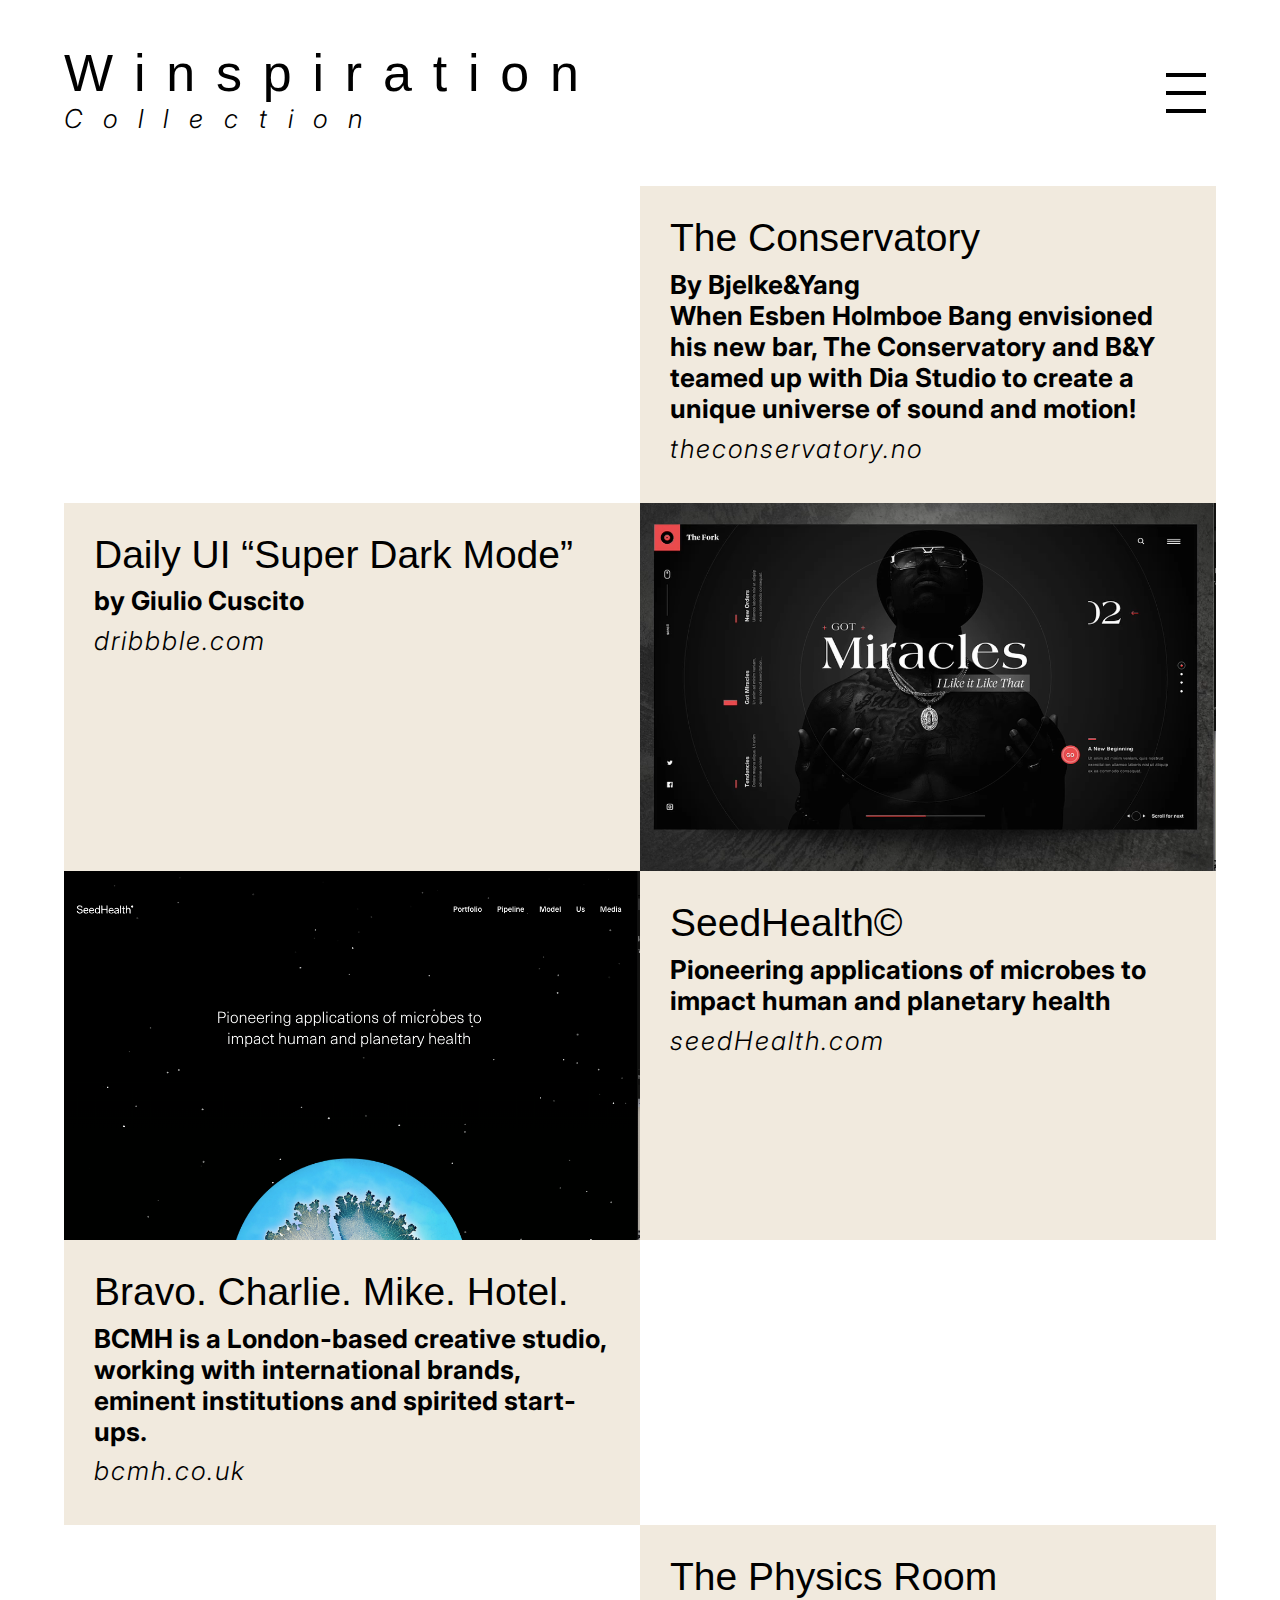
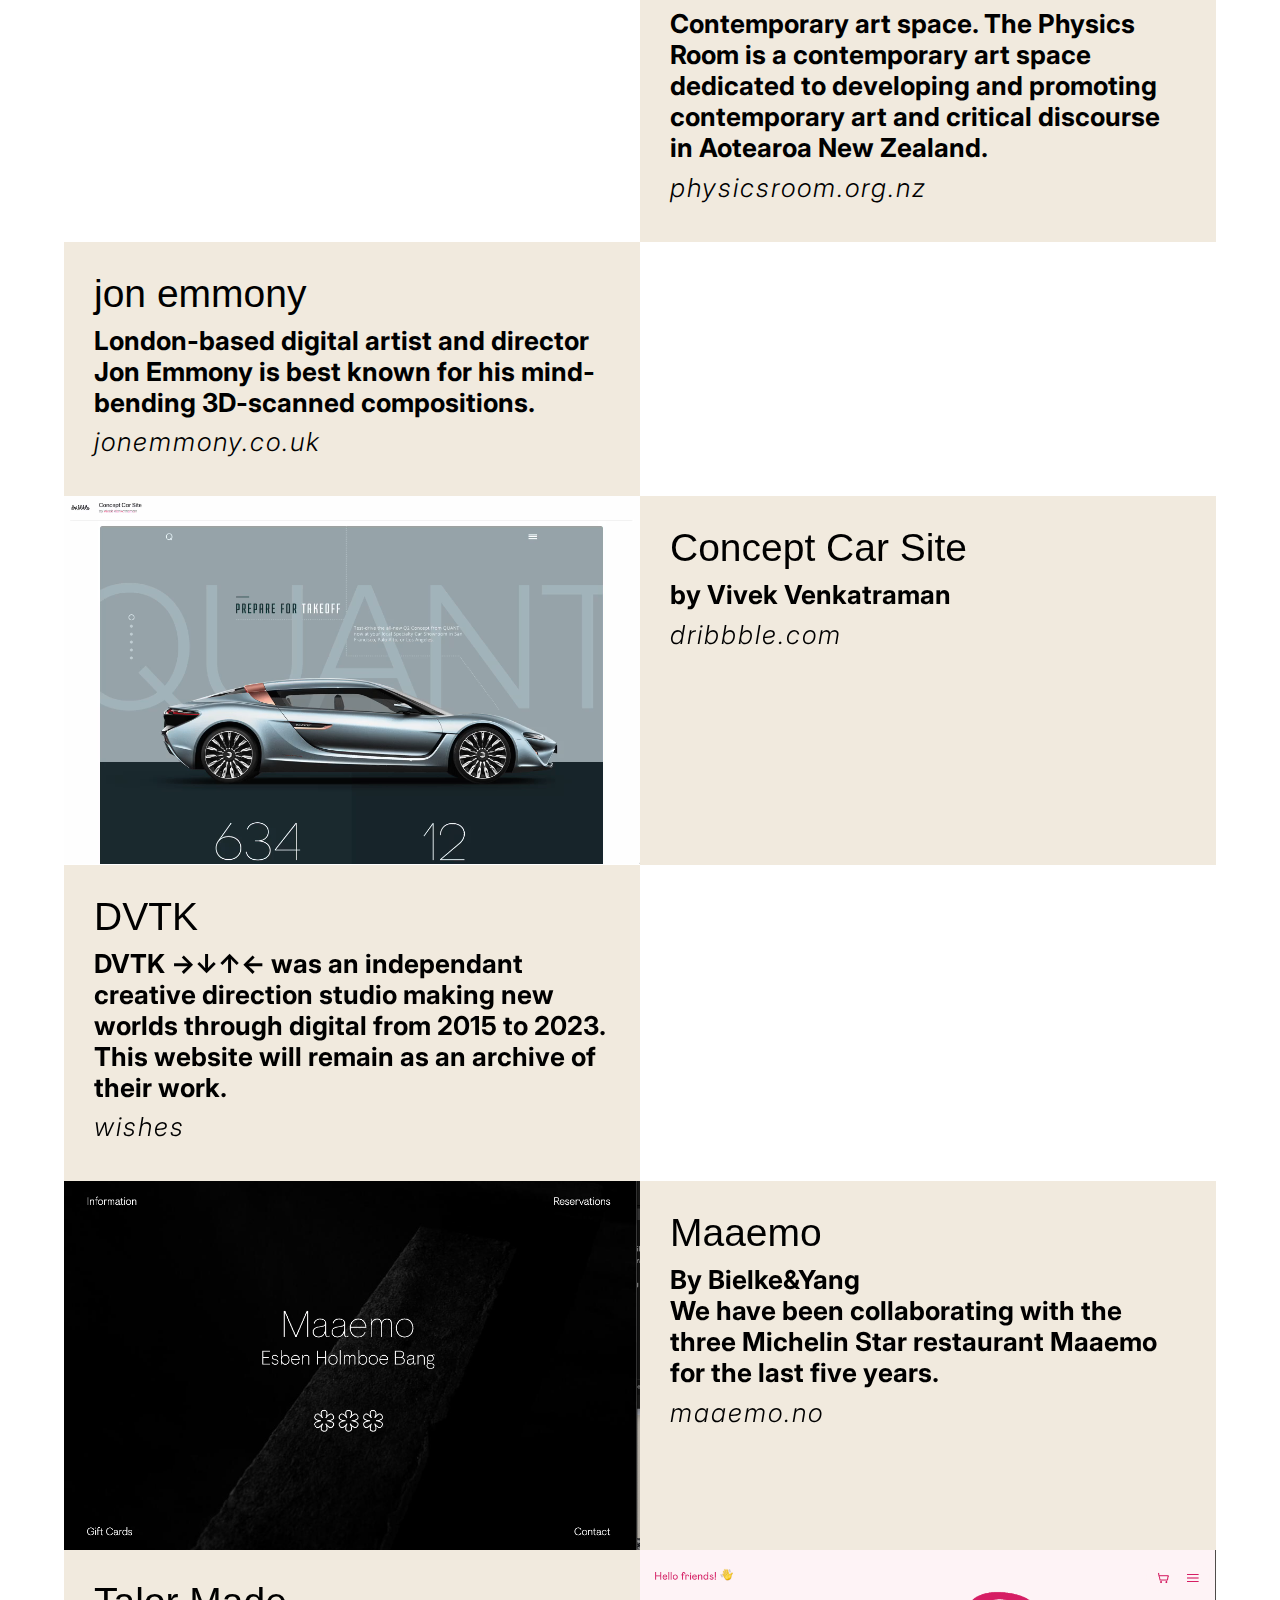
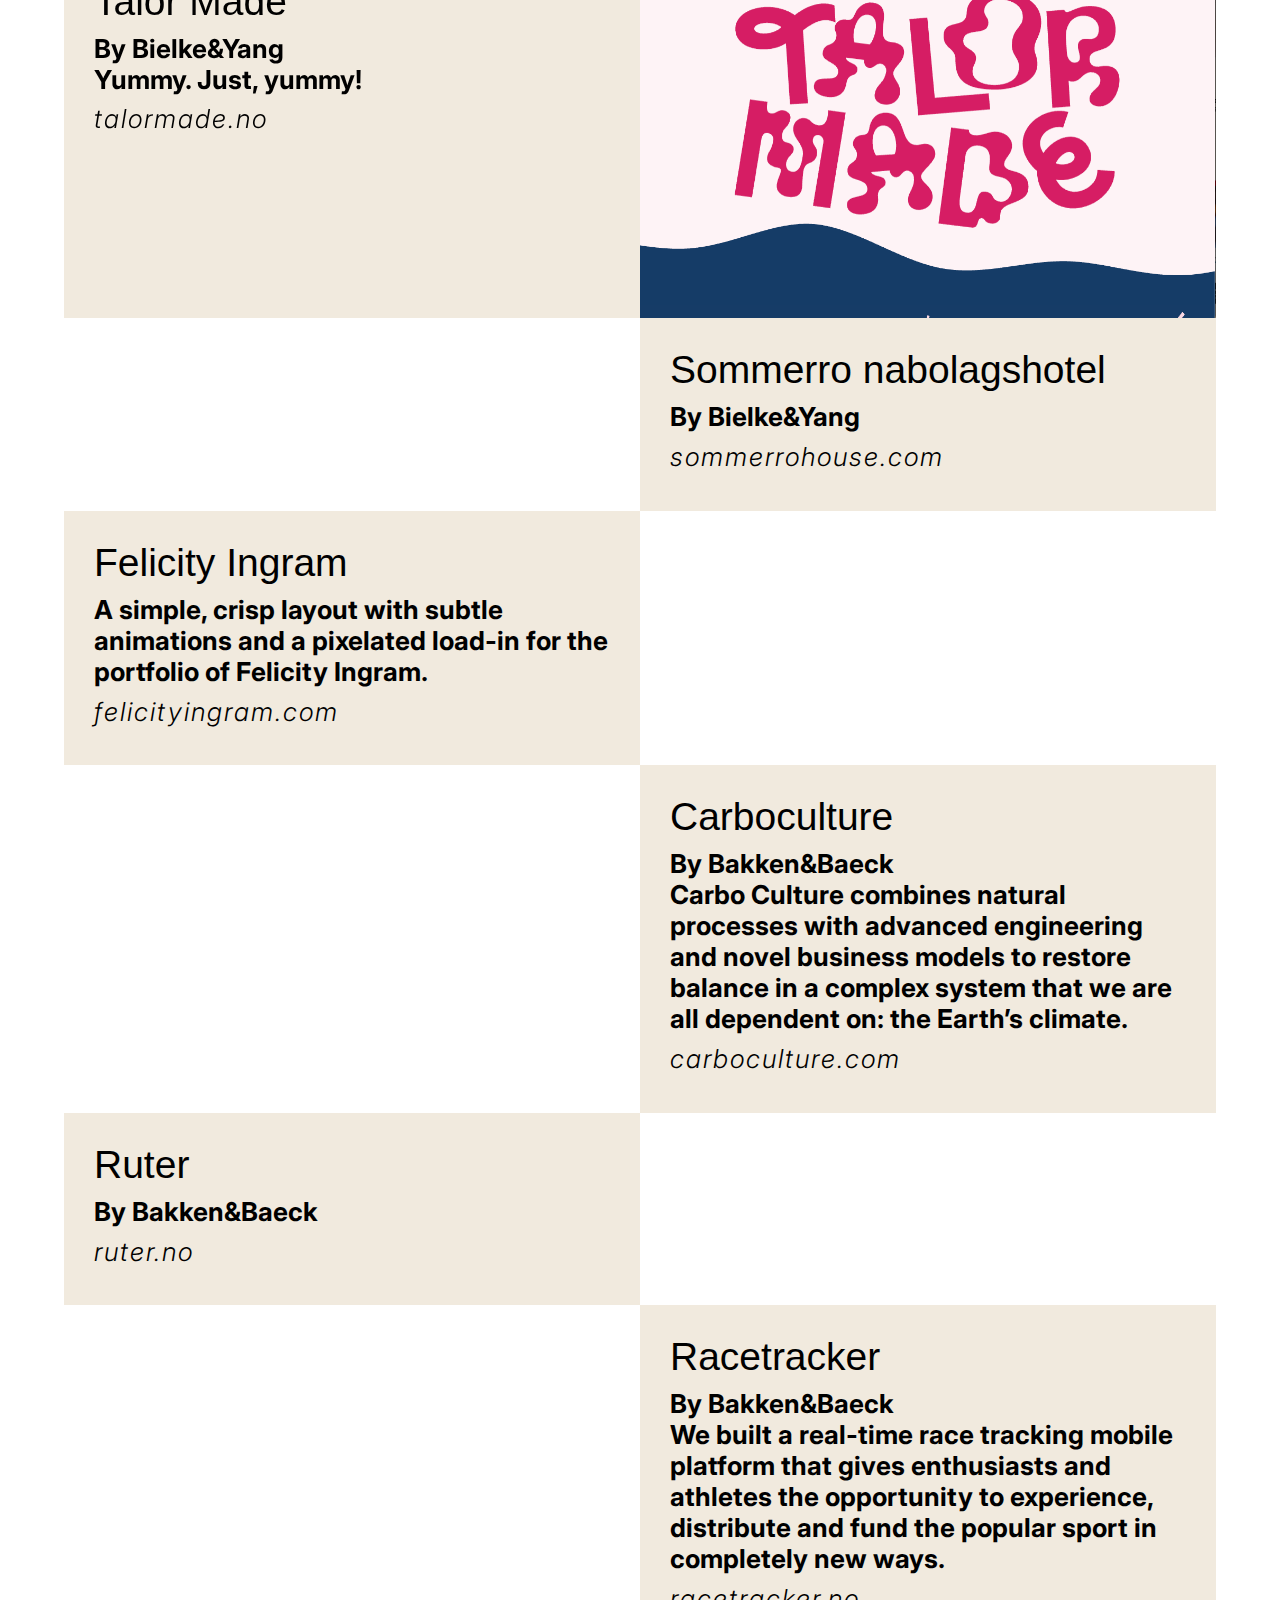
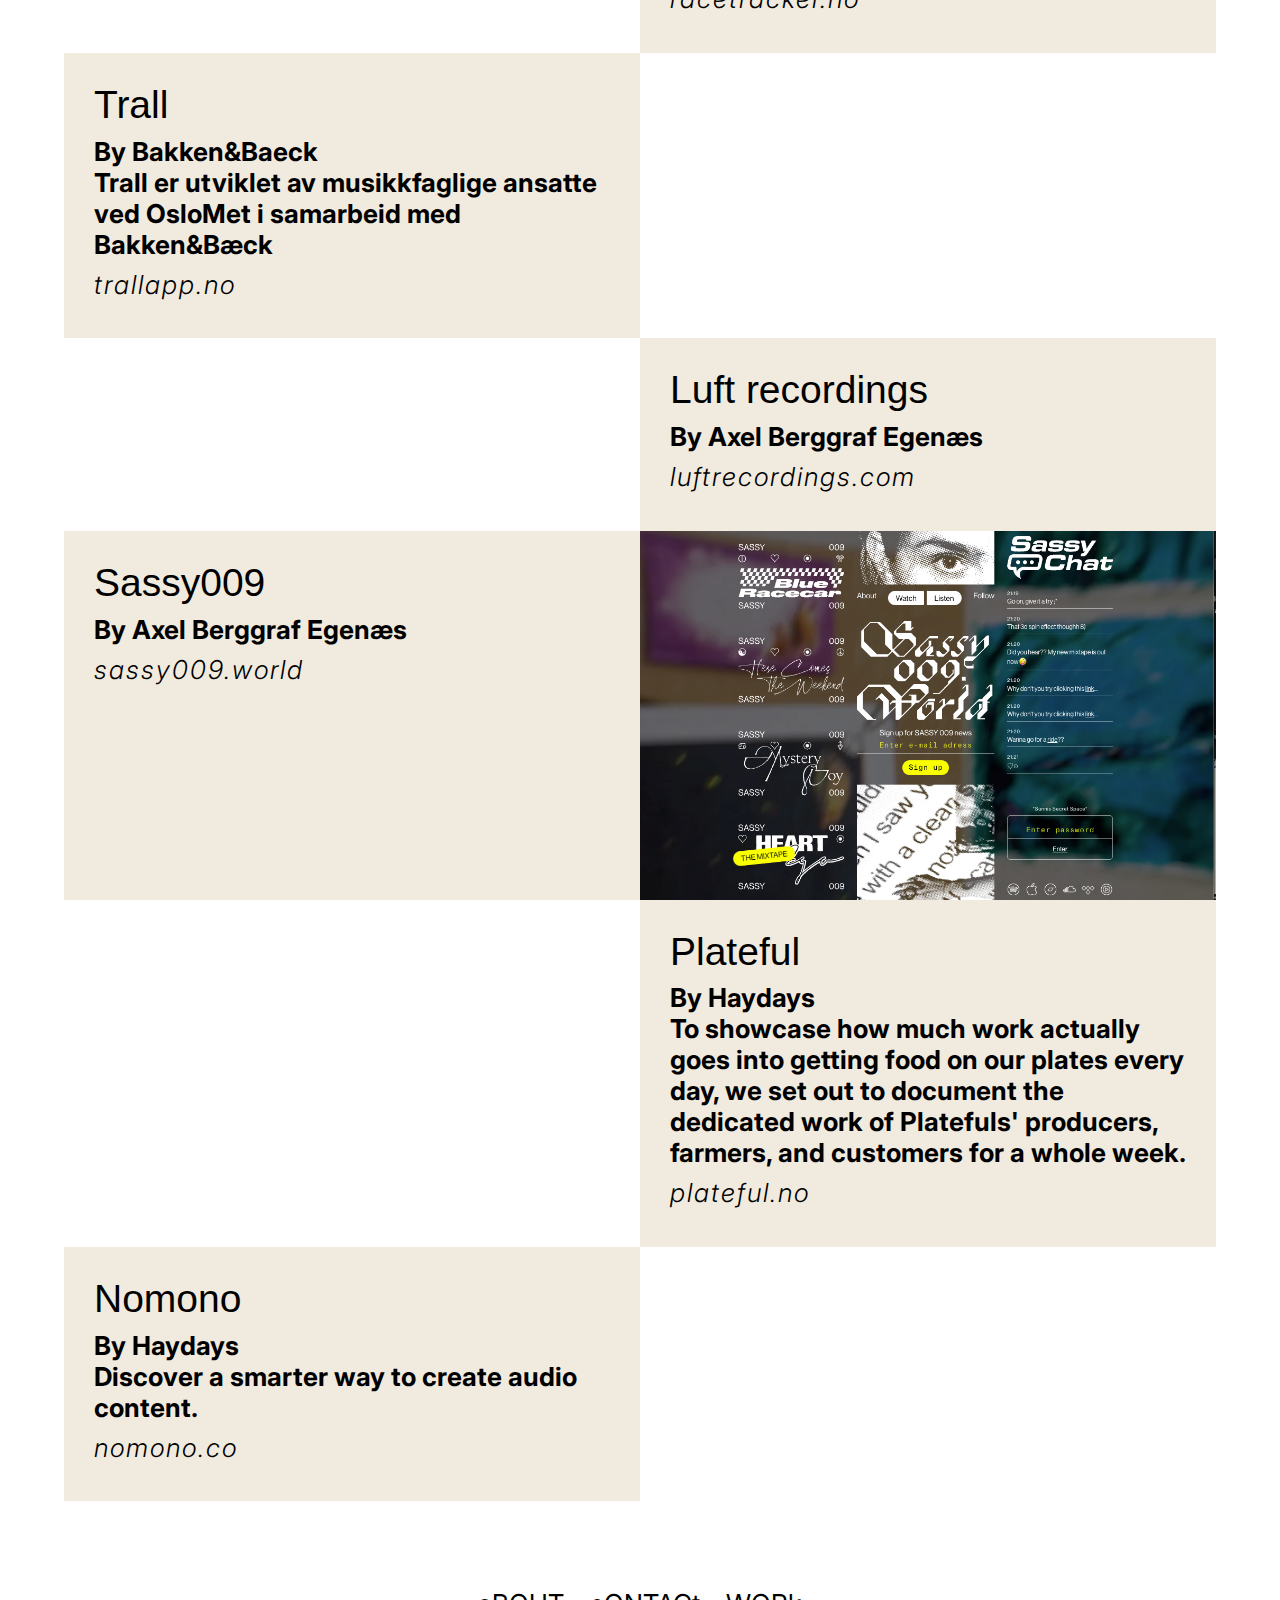
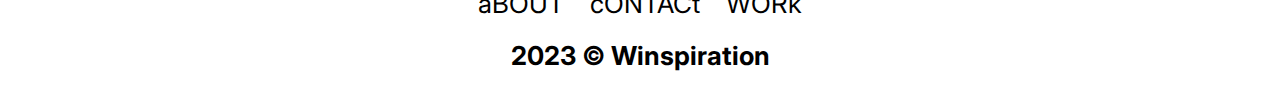
==== commit d27d0720: "Style links on hover" ====
--- a/index.html
+++ b/index.html
@@ -31,7 +31,7 @@
 	</header>
 	
 	<div class="nav-drawer toogle-display">
-		<nav class="nav-header">	
+		<nav class="header__nav">	
 			<span><a href="https://github.com/SimonADW">aBOUT</a></span>
 			<span><a href="mailto:simon-winter@outlook.com">cONTACt</a></span>
 			<span><a href="https://github.com/SimonADW?tab=repositories">WORk</a></span>
--- a/css/variables.css
+++ b/css/variables.css
@@ -1,8 +1,10 @@
 :root {
+	--font-headlines: 'Gill Sans', 'Gill Sans MT', Calibri, 'Trebuchet MS', sans-serif ;
+	--font-content: "inter", sans-serif;
 
 	--font-size-base: 18px;
 	--font-size-small: 1rem;
-	--font-size-medium: 1.6rem;
+	--font-size-medium: 1.4rem;
 	--font-size-large: 1.8rem;
 
 	--desktop-font-size-base: 26px;
@@ -14,14 +16,11 @@
 	--font-leading-medium: 1rem;
 	--font-leading-large: 1rem; */
 
-	--spacing-small: 1rem;
-	--spacing-medium: 2rem;
-	--spacing-large: 4rem;
-
 	--color-background: white;
 	--color-foreground: black;
 	--color-primary: #F1EADE;
 
 	--margin-small: 0.34rem;
+	--margin-large: 1rem;
 	--margin-sections: 0.83rem;
 }--- a/css/style.css
+++ b/css/style.css
@@ -1,6 +1,7 @@
 :root {
 	font-size: var(--font-size-base);
-	font-family: "inter", sans-serif;
+	font-family: var(--font-content);
+	color: var(--color-foreground);
 }
 
 header {
@@ -24,20 +25,21 @@
 .header__x-line {
 	width: 100%;
 	height: 4px;
-	background: black;
+	background: var(--color-foreground);
 
 }
 
 .nav-drawer {
 	width: 100vw;
-	height: 65vh;
+	height: 40vh;
 	top: 0;
 	left: 0;
 	display: flex;
 	justify-content: center;
 	align-items: center;
+	font-family: var(--font-headlines);
 	font-size: var(--font-size-medium);
-	font-weight: 600;
+	font-weight: 400;
 	background: var(--color-background);
 	position: absolute;
 }
@@ -47,7 +49,7 @@
 
 }
 
-.nav-header {
+.header__nav {
 	display: flex;
 	flex-direction: column;
 	align-items: center;
@@ -55,10 +57,18 @@
 
 }
 
+.header__nav span {
+transition: all 300ms ease;
+}
+
+.header__nav span:hover {
+	transform: scale(1.2);
+}
+
 /*  Main */
 
 .headings h1 {
-	font-family: 'Gill Sans', 'Gill Sans MT', Calibri, 'Trebuchet MS', sans-serif;
+	font-family: var(--font-headlines);
 	font-weight: 500;
 	font-size: var(--font-size-large);
 	letter-spacing: 0.15rem;
@@ -99,12 +109,18 @@
 .image-caption-pair__text-aligment-container {
 	background: var(--color-primary);
 	width: 100%;
-	height: 			
+	height: ; /* TODO: Mobile height same as video */	
+	padding: 5px;	
 
 }
 
 h2, h3, h4 {
 	margin-bottom: var(--margin-small);
+}
+
+h2 {
+	font-family: var(--font-headlines);
+	font-weight: normal;
 }
 
 h3 {
@@ -122,8 +138,11 @@
 	margin: 0 auto;
 	margin-bottom: var(--margin-sections);
 	width: 80%;
-	background: black;
-}
+	background: var(--color-foreground);
+	border: 1px solid var(--color-foreground);
+}
+
+/* Footer section */
 
 footer {
 	display: flex;
@@ -136,9 +155,18 @@
 
 .footer__nav {
 	display: flex;
-	gap: var(--spacing-small);
-
-}
+	gap: var(--margin-large);
+}
+
+.footer__nav span {
+	transition: all 300ms ease;
+}
+	
+.footer__nav span:hover {
+	transform: scale(1.2);
+}
+
+/*  Desktop  */
 
 @media screen and (min-width: 800px) {
 
@@ -174,5 +202,6 @@
 	
 	.image-caption-pair__text-aligment-container {
 		width: 50%;
+		padding: 30px;
 	}
 }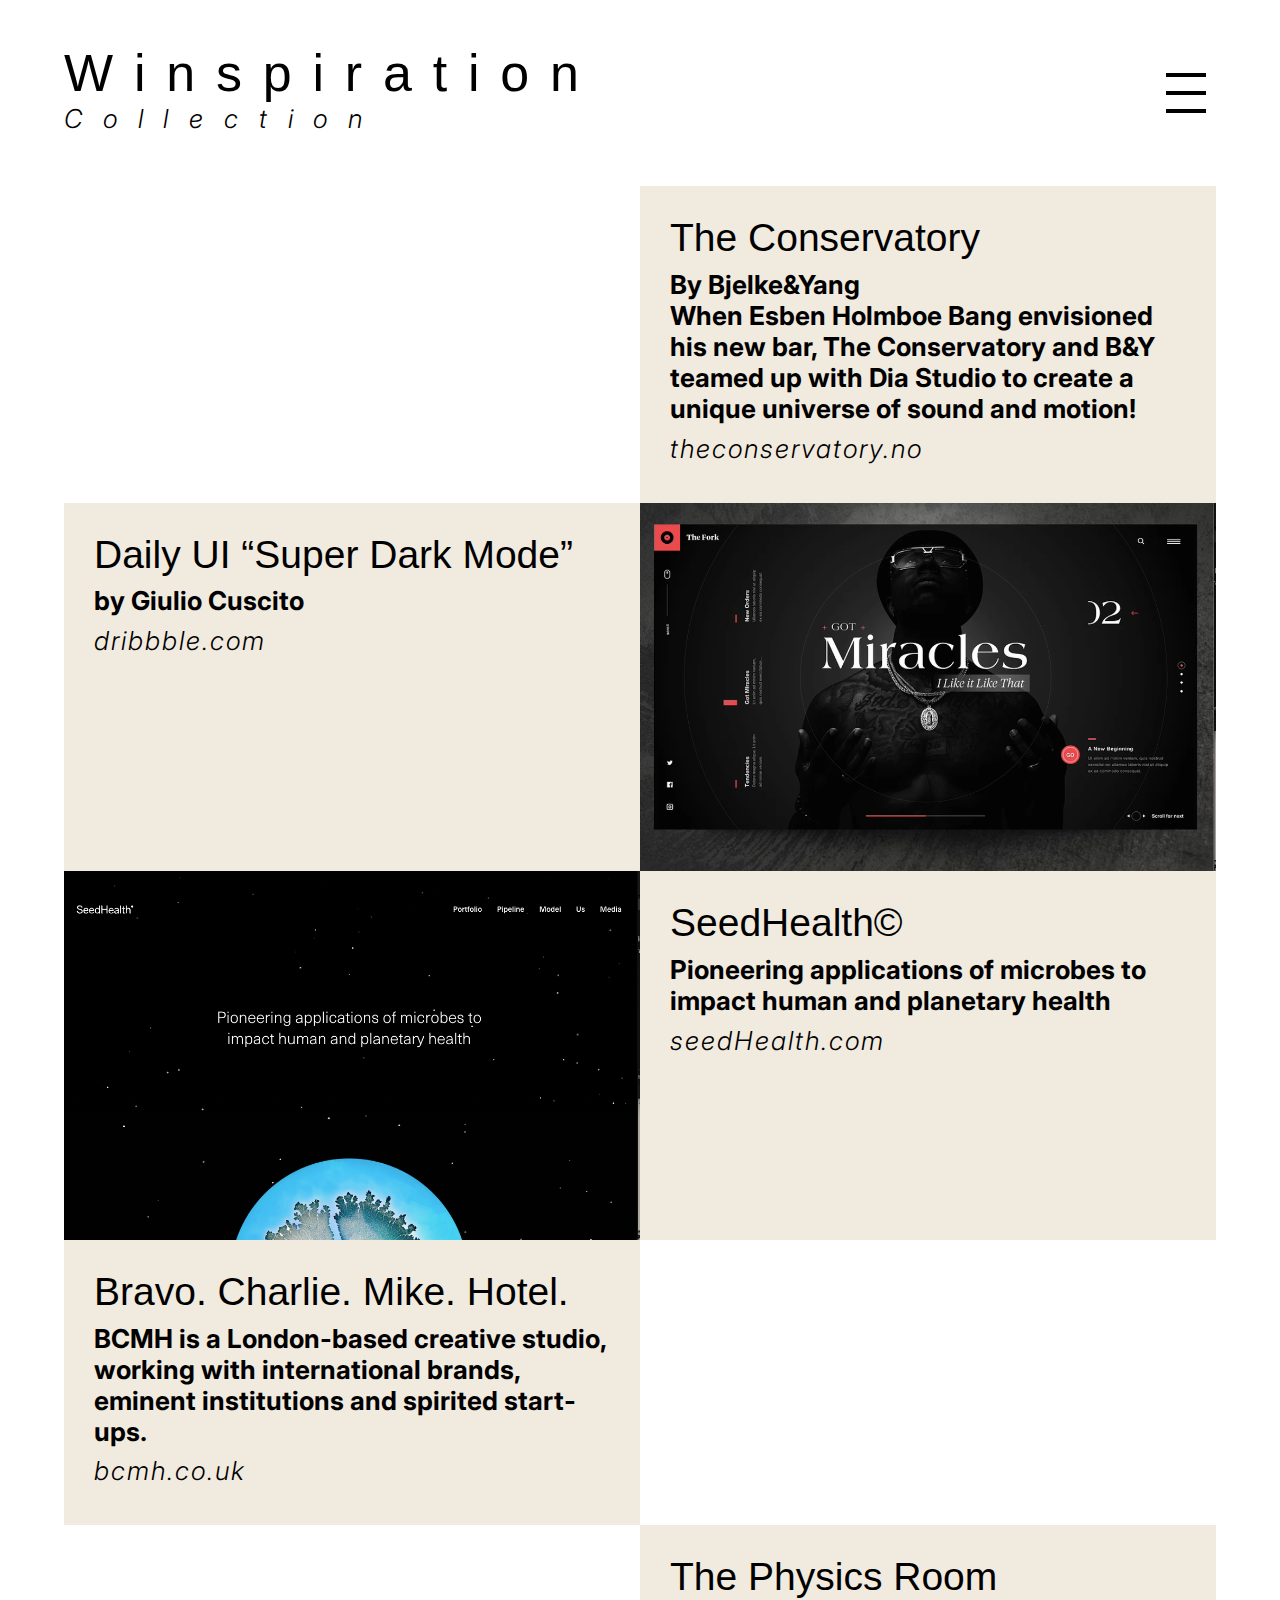
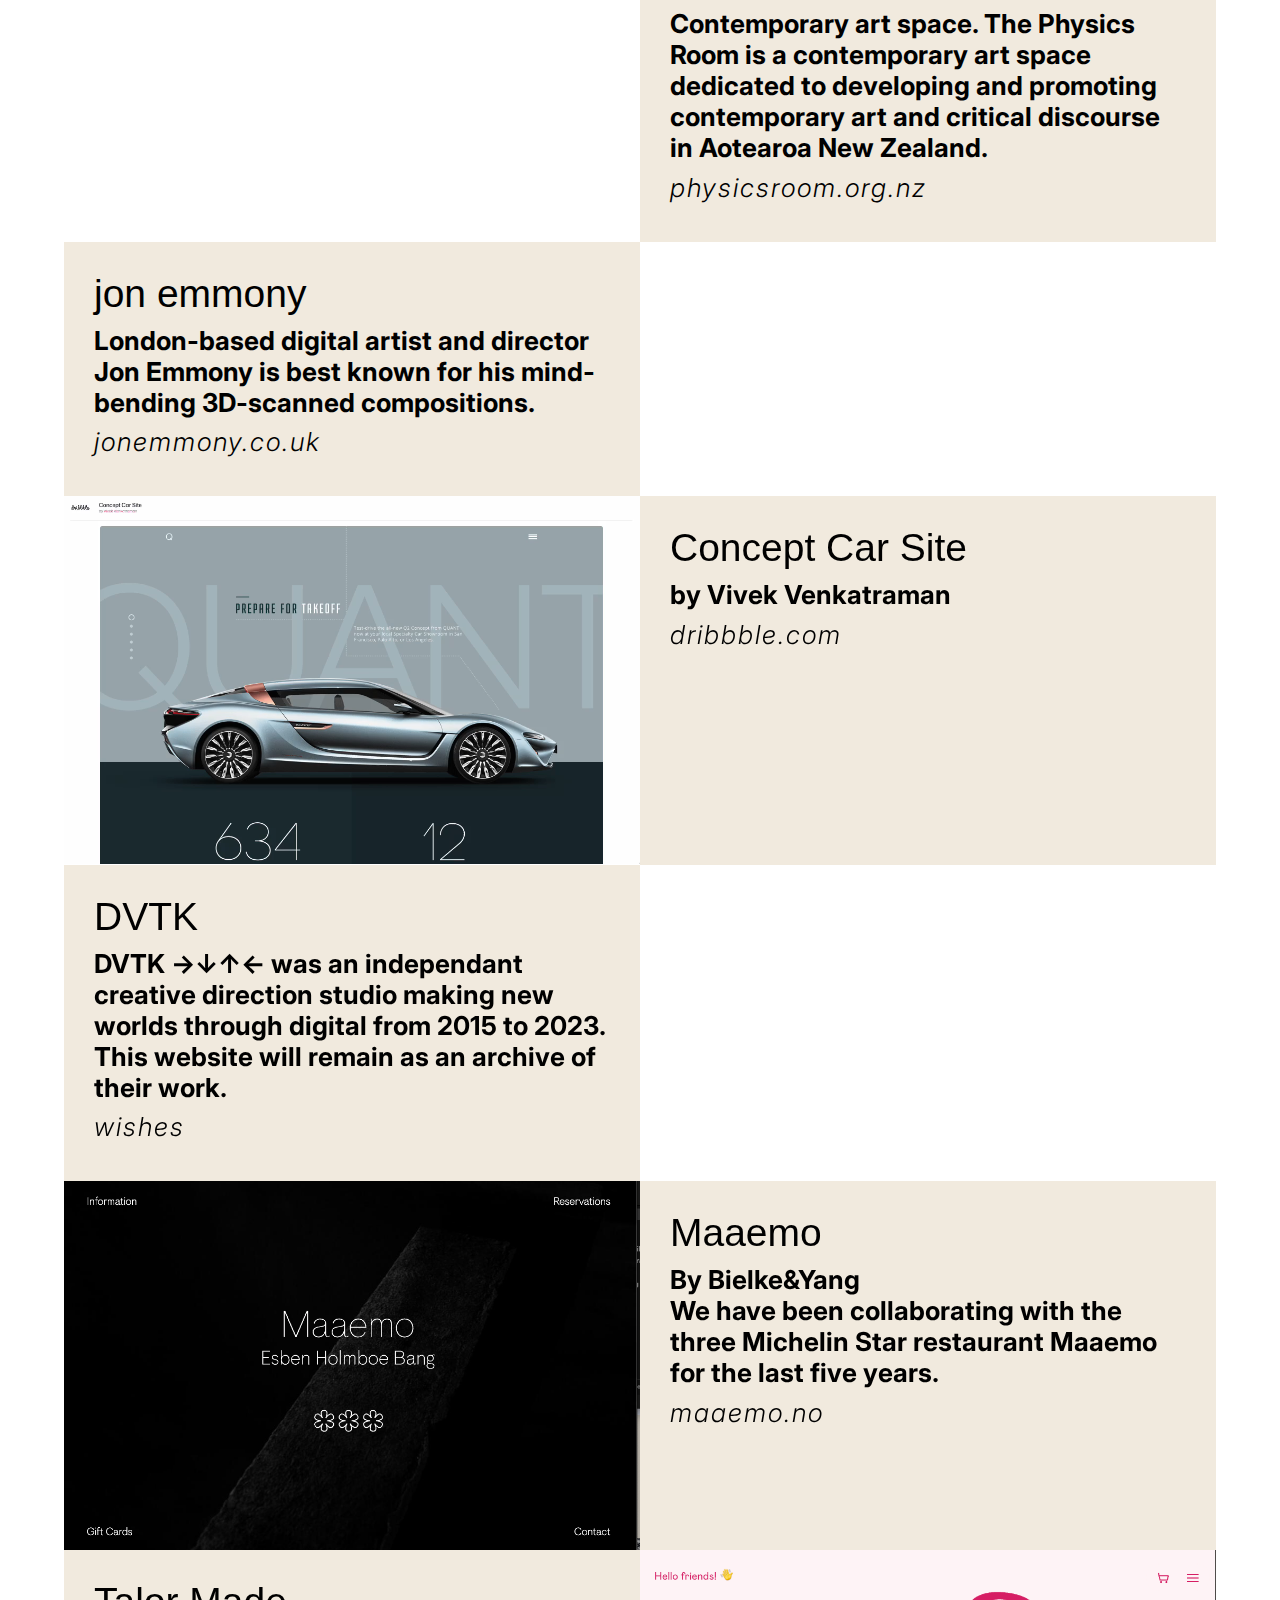
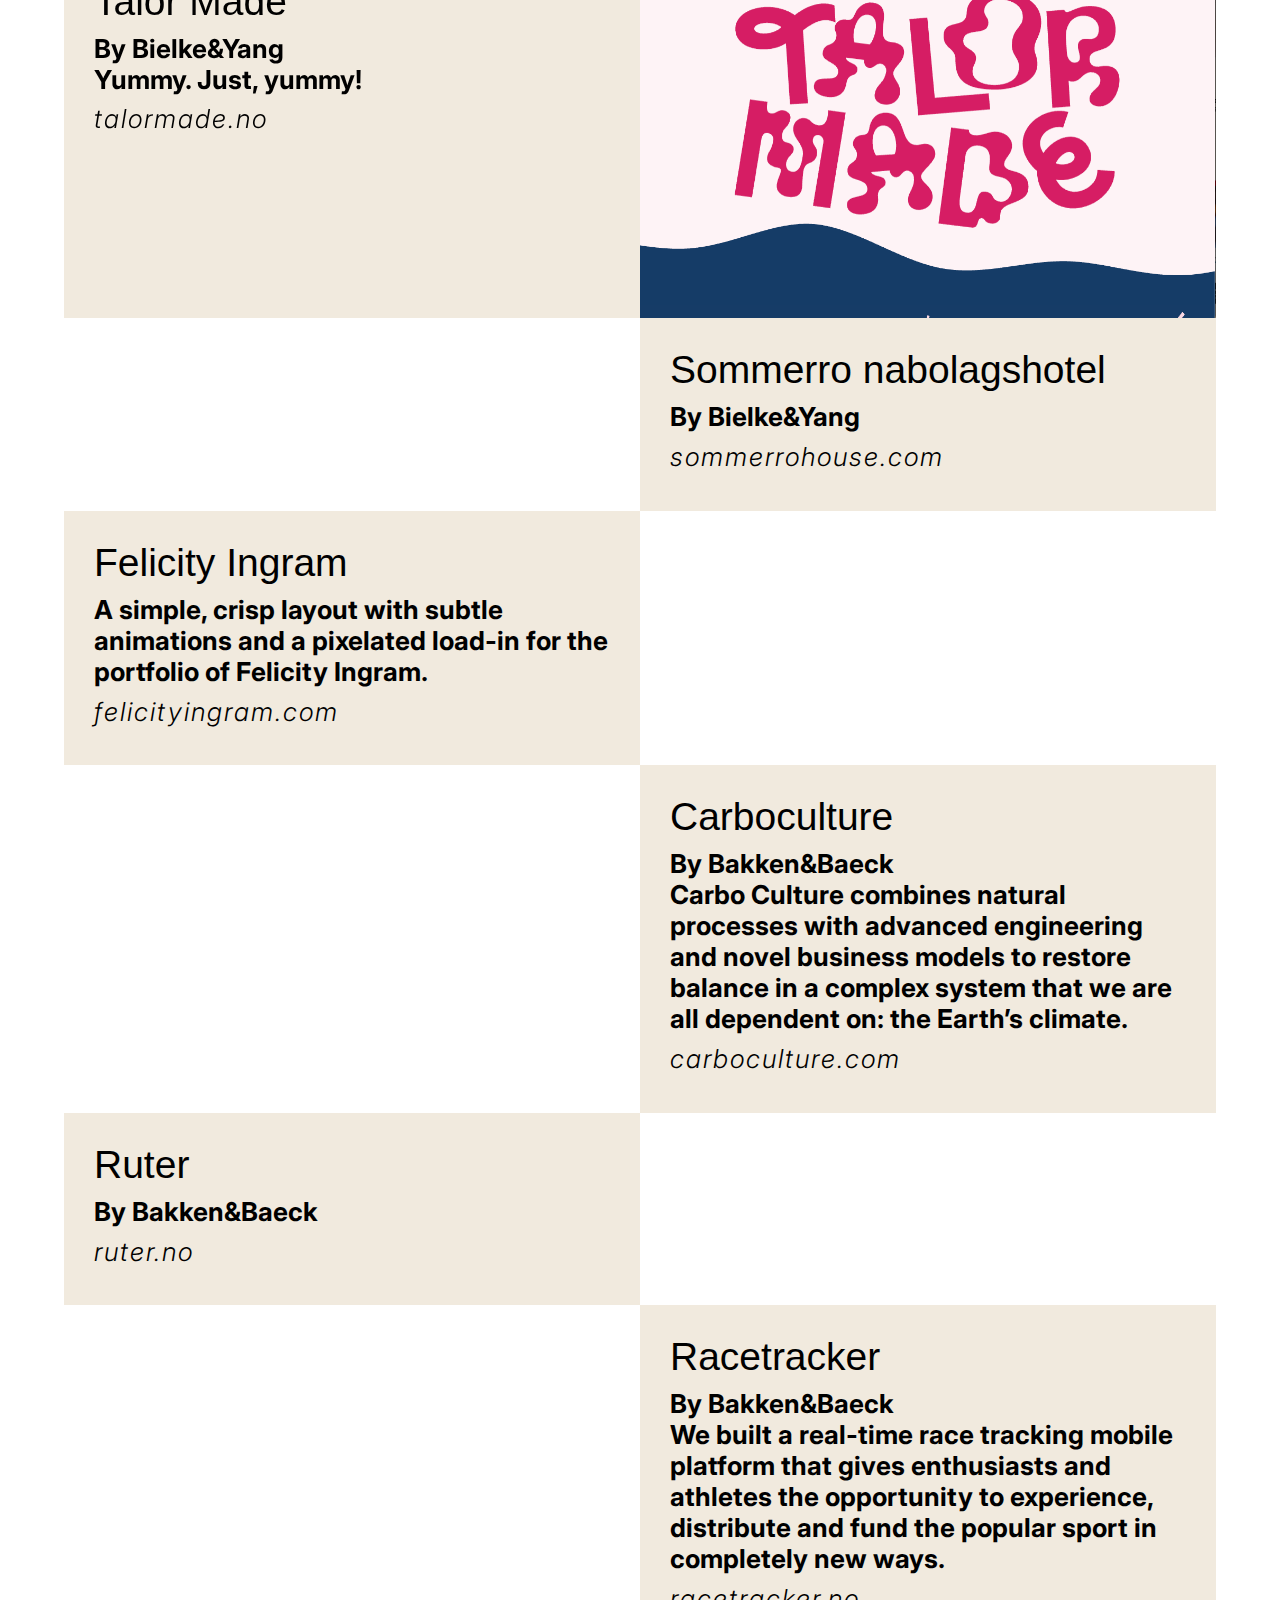
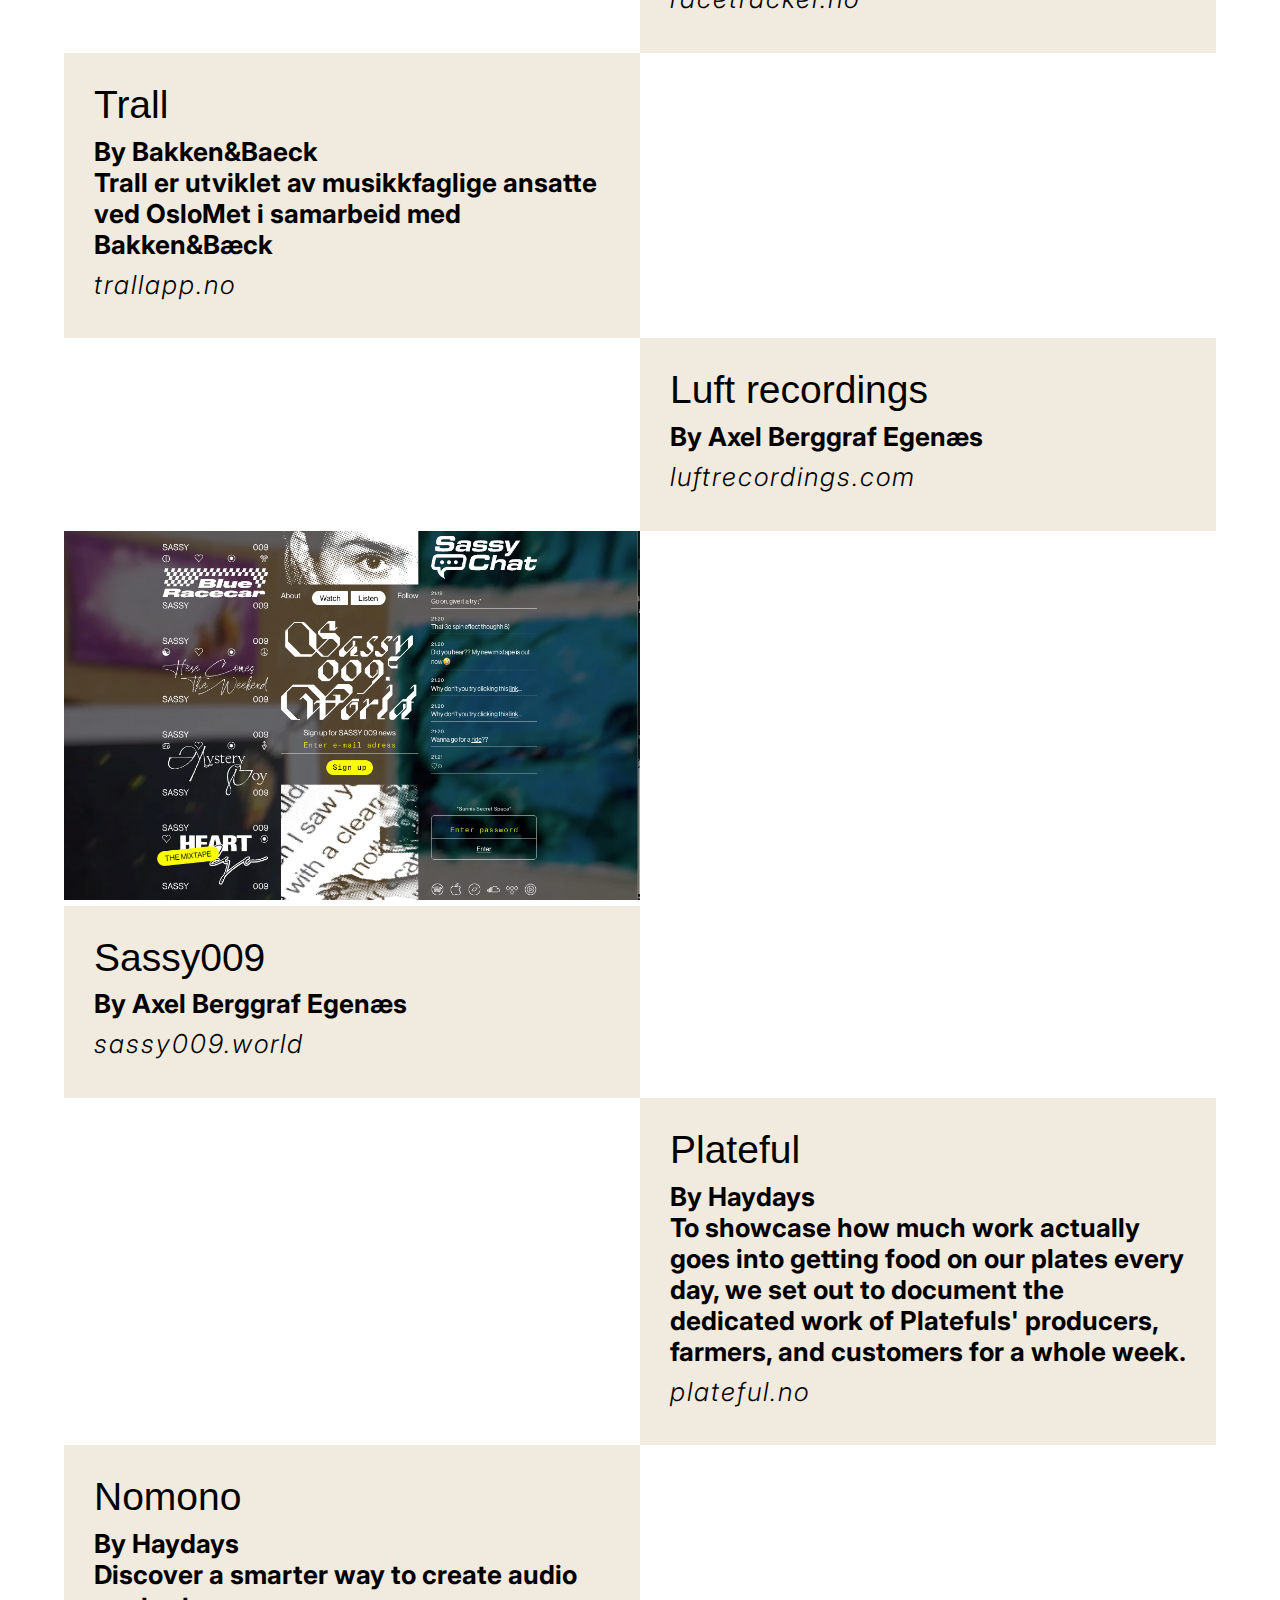
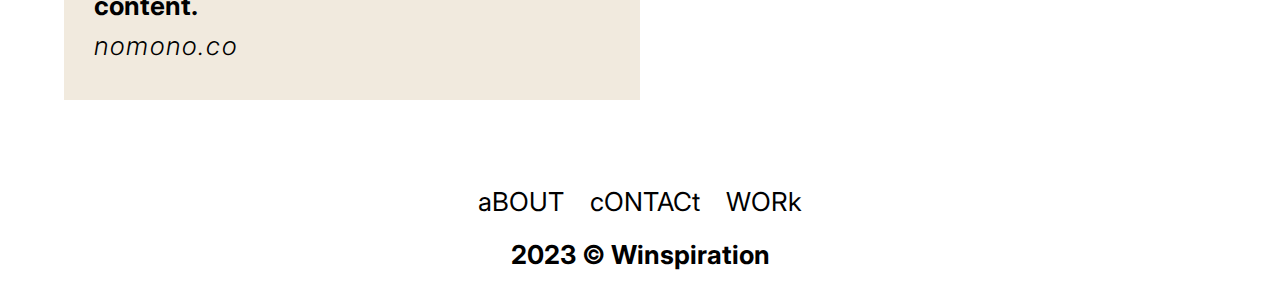
==== commit d99ae597: "Create temp mouseover video-test (section1+3)" ====
--- a/index.html
+++ b/index.html
@@ -4,6 +4,7 @@
 	<meta charset="UTF-8">
 	<meta name="viewport" content="width=device-width, initial-scale=1.0">
 	<title>Inspiration site</title>
+	<script src="script.js" defer></script>
 
 	<link rel="stylesheet" href="css/reset.css">
 	<link rel="stylesheet" href="css/variables.css">
@@ -40,10 +41,12 @@
 	</div>
 	
 	<main>
-		<section class="image-caption-pair">
-			<video autoplay >
+		<!-- Temporary mouseover test function 1-->
+		<section class="image-caption-pair" onmouseover="playClip(1)" onmouseout="pauseClip(1)">
+			<video class="clip" id="clip1">
 				<source src="./assets/videos/1-conservatory.mov">
 			</video>
+			
 			<div class="image-caption-pair__text-aligment-container">
 				<h2>The Conservatory</h2>
 				
@@ -59,9 +62,10 @@
 		<hr> 
 
 		<section class="image-caption-pair">
-			<video>
+			<video class="clip" id="clip2">
 				<source src="./assets/videos/2-super-dark-mode.mov">
 			</video>
+			
 			<div class="image-caption-pair__text-aligment-container">
 				<h2>Daily UI “Super Dark Mode”</h2>
 				<h3>by Giulio Cuscito </h3>
@@ -71,10 +75,12 @@
 
 		<hr> 
 	
-		<section class="image-caption-pair">
-			<video poster="assets/videos/3-poster-seedHealth.png">
+		<!-- Temporary mouseover test function 2-->
+		<section class="image-caption-pair" id="pair3">
+			<video class="clip" id="clip3" poster="assets/videos/3-poster-seedHealth.png">
 				<source src="assets/videos/3-seedHealth.mov">
 			</video>
+			
 			<div class="image-caption-pair__text-aligment-container">
 				<h2>SeedHealth©</h2>
 				<h3>Pioneering applications of microbes to impact human and planetary health</h3>
@@ -85,9 +91,10 @@
 		<hr>
 
 		<section class="image-caption-pair">
-			<video>
+			<video class="clip" id="clip4">
 				<source src="assets/videos/4-BCMH.mov">
 			</video>
+			
 			<div class="image-caption-pair__text-aligment-container">
 				<h2>Bravo. Charlie. Mike. Hotel.</h2>
 				<h3>BCMH is a London-based creative studio, working with international brands, eminent institutions and spirited start-ups.</h3>
@@ -98,9 +105,10 @@
 		<hr>
 
 		<section class="image-caption-pair">
-			<video>
+			<video class="clip" id="clip5">
 				<source src="assets/videos/5-physicsroom.mov">
 			</video>
+			
 			<div class="image-caption-pair__text-aligment-container">
 				<h2>The Physics Room</h2>
 				<h3>Contemporary art space. The Physics Room is a contemporary art space dedicated to developing and promoting contemporary art and critical discourse in Aotearoa New Zealand.</h3>
@@ -111,9 +119,10 @@
 		<hr>
 
 		<section class="image-caption-pair">
-			<video>
+			<video class="clip" id="clip6">
 				<source src="assets/videos/6-jonemmony.mov">
 			</video>
+			
 			<div class="image-caption-pair__text-aligment-container">
 				<h2>jon emmony</h2>
 				<h3>London-based digital artist and director Jon Emmony is best known for his mind-bending 3D-scanned compositions.</h3>
@@ -124,9 +133,10 @@
 		<hr>
 
 		<section class="image-caption-pair">
-			<video>
+			<video class="clip" id="clip7">
 				<source src="assets/videos/7-conceptcar.mov">
 			</video>
+			
 			<div class="image-caption-pair__text-aligment-container">
 				<h2>Concept Car Site</h2>
 				<h3>by Vivek Venkatraman</h3>
@@ -137,9 +147,10 @@
 		<hr>
 
 		<section class="image-caption-pair">
-			<video>
+			<video class="clip" id="clip8">
 				<source src="assets/videos/8-wishes.mov">
 			</video>
+			
 			<div class="image-caption-pair__text-aligment-container">
 				<h2>DVTK</h2>
 				<h3>DVTK →↓↑← was an independant creative direction studio making new worlds through digital from 2015 to 2023. This website will remain as an archive of their work.</h3>
@@ -150,9 +161,10 @@
 		<hr>
 
 		<section class="image-caption-pair">
-			<video poster="assets/videos/9-poster-maaemo.png">
+			<video class="clip" id="clip9" poster="assets/videos/9-poster-maaemo.png">
 				<source src="assets/videos/9-maaemo.mov">
 			</video>
+			
 			<div class="image-caption-pair__text-aligment-container">
 				<h2>Maaemo</h2>				
 				<h3>By Bielke&Yang<br>
@@ -165,9 +177,10 @@
 		<hr>
 
 		<section class="image-caption-pair">
-			<video poster="assets/videos/10-poster-talormade.png">
+			<video class="clip" id="clip10" poster="assets/videos/10-poster-talormade.png">
 				<source src="assets/videos/10-talormade.mov">
 			</video>
+			
 			<div class="image-caption-pair__text-aligment-container">
 				<h2>Talor Made</h2>
 				<h3>By Bielke&Yang<br>				
@@ -180,9 +193,10 @@
 		<hr>
 
 		<section class="image-caption-pair">
-			<video>
+			<video class="clip" id="clip11">
 				<source src="assets/videos/11-sommerro.mov">
 			</video>
+			
 			<div class="image-caption-pair__text-aligment-container">
 				<h2>Sommerro nabolagshotel</h2>
 				<h3>By Bielke&Yang</h3>
@@ -193,9 +207,10 @@
 		<hr>
 
 		<section class="image-caption-pair">
-			<video>
+			<video class="clip" id="clip12">
 				<source src="assets/videos/12-felicity-ingram.mov">
 			</video>
+			
 			<div class="image-caption-pair__text-aligment-container">
 				<h2>Felicity Ingram</h2>
 				<h3>A simple, crisp layout with subtle animations and a pixelated load-in for the portfolio of Felicity Ingram.</h3>
@@ -206,9 +221,10 @@
 		<hr>
 
 		<section class="image-caption-pair">
-			<video>
+			<video class="clip" id="clip13">
 				<source src="assets/videos/13-carboculture.mov">
 			</video>
+			
 			<div class="image-caption-pair__text-aligment-container">
 				<h2>Carboculture</h2>
 				<h3>By Bakken&Baeck<br>
@@ -221,9 +237,10 @@
 		<hr>
 
 		<section class="image-caption-pair">
-			<video>
+			<video class="clip" id="clip14">
 				<source src="assets/videos/14-ruter.mov">
 			</video>
+			
 			<div class="image-caption-pair__text-aligment-container">
 				<h2>Ruter</h2>
 				<h3>By Bakken&Baeck @@ -235,9 +252,10 @@
 		<hr>
 
 		<section class="image-caption-pair">
-			<video>
+			<video class="clip" id="clip15">
 				<source src="assets/videos/15-racetracker.mov">
 			</video>
+			
 			<div class="image-caption-pair__text-aligment-container">
 				<h2>Racetracker</h2>
 				<h3>By Bakken&Baeck<br>
@@ -250,9 +268,10 @@
 		<hr>
 
 		<section class="image-caption-pair">
-			<video>
+			<video class="clip" id="clip16">
 				<source src="assets/videos/16-trall.mov">
 			</video>
+			
 			<div class="image-caption-pair__text-aligment-container">
 				<h2>Trall</h2>
 				<h3>By Bakken&Baeck<br>
@@ -265,9 +284,10 @@
 		<hr>
 
 		<section class="image-caption-pair">
-			<video>
+			<video class="clip" id="clip17">
 				<source src="assets/videos/17-luft-recordings.mov">
 			</video>
+			
 			<div class="image-caption-pair__text-aligment-container">
 				<h2>Luft recordings</h2>
 				<h3>By Axel Berggraf Egenæs</h3>
@@ -277,10 +297,11 @@
 
 		<hr>
 
-		<section class="image-caption-pair">
+		<section class="clip" id="clip18" class="image-caption-pair">
 			<video poster="assets/videos/18-poster-sassy009.png">
 				<source src="assets/videos/18-sassy009.mov">
 			</video>
+			
 			<div class="image-caption-pair__text-aligment-container">
 				<h2>Sassy009</h2>
 				<h3>By Axel Berggraf Egenæs</h3>
@@ -291,9 +312,10 @@
 		<hr>
 
 		<section class="image-caption-pair">
-			<video>
+			<video class="clip" id="clip19">
 				<source src="assets/videos/19-plateful.mov">
 			</video>
+			
 			<div class="image-caption-pair__text-aligment-container">
 				<h2>Plateful</h2>
 				<h3>By Haydays<br>
@@ -306,9 +328,10 @@
 		<hr>
 
 		<section class="image-caption-pair">
-			<video>
+			<video class="clip" id="clip20">
 				<source src="assets/videos/20-nomono.mov">
 			</video>
+			
 			<div class="image-caption-pair__text-aligment-container">
 				<h2>Nomono</h2>
 				<h3>By Haydays<br>
--- a/css/animations.css
+++ b/css/animations.css
@@ -124,6 +124,5 @@
 
 .image-caption-pair:hover {
 	transform: scale(1.02);
-
 }
 
--- a/css/style.css
+++ b/css/style.css
@@ -4,10 +4,19 @@
 	color: var(--color-foreground);
 }
 
+body {
+	width: 90vw;
+	max-width: 1600px ;
+	margin: 0 auto;
+}
+
 header {
 	display: flex;
 	justify-content: space-between;
 	align-items: center;
+	margin-bottom: calc(var(--margin-sections)*2);
+	margin-top: calc(var(--margin-sections)*2);
+	
 }
 
 /*  TODO convert to rem and responsive */
@@ -65,35 +74,24 @@
 	transform: scale(1.2);
 }
 
-/*  Main */
-
 .headings h1 {
 	font-family: var(--font-headlines);
 	font-weight: 500;
 	font-size: var(--font-size-large);
 	letter-spacing: 0.15rem;
-	
 }
 
 .headings h4 {
 	letter-spacing: 0.35rem;
 }
 
-body {
-	width: 90vw;
-	max-width: 1600px ;
-	margin: 0 auto;
-}
-
-header {
-	margin-bottom: calc(var(--margin-sections)*2);
-	margin-top: calc(var(--margin-sections)*2);
-}
-
 .headings {
 	display: flex;
 	flex-direction: column;	
 }
+
+/*  Main */
+
 
 .image-caption-pair {
 	display: flex;
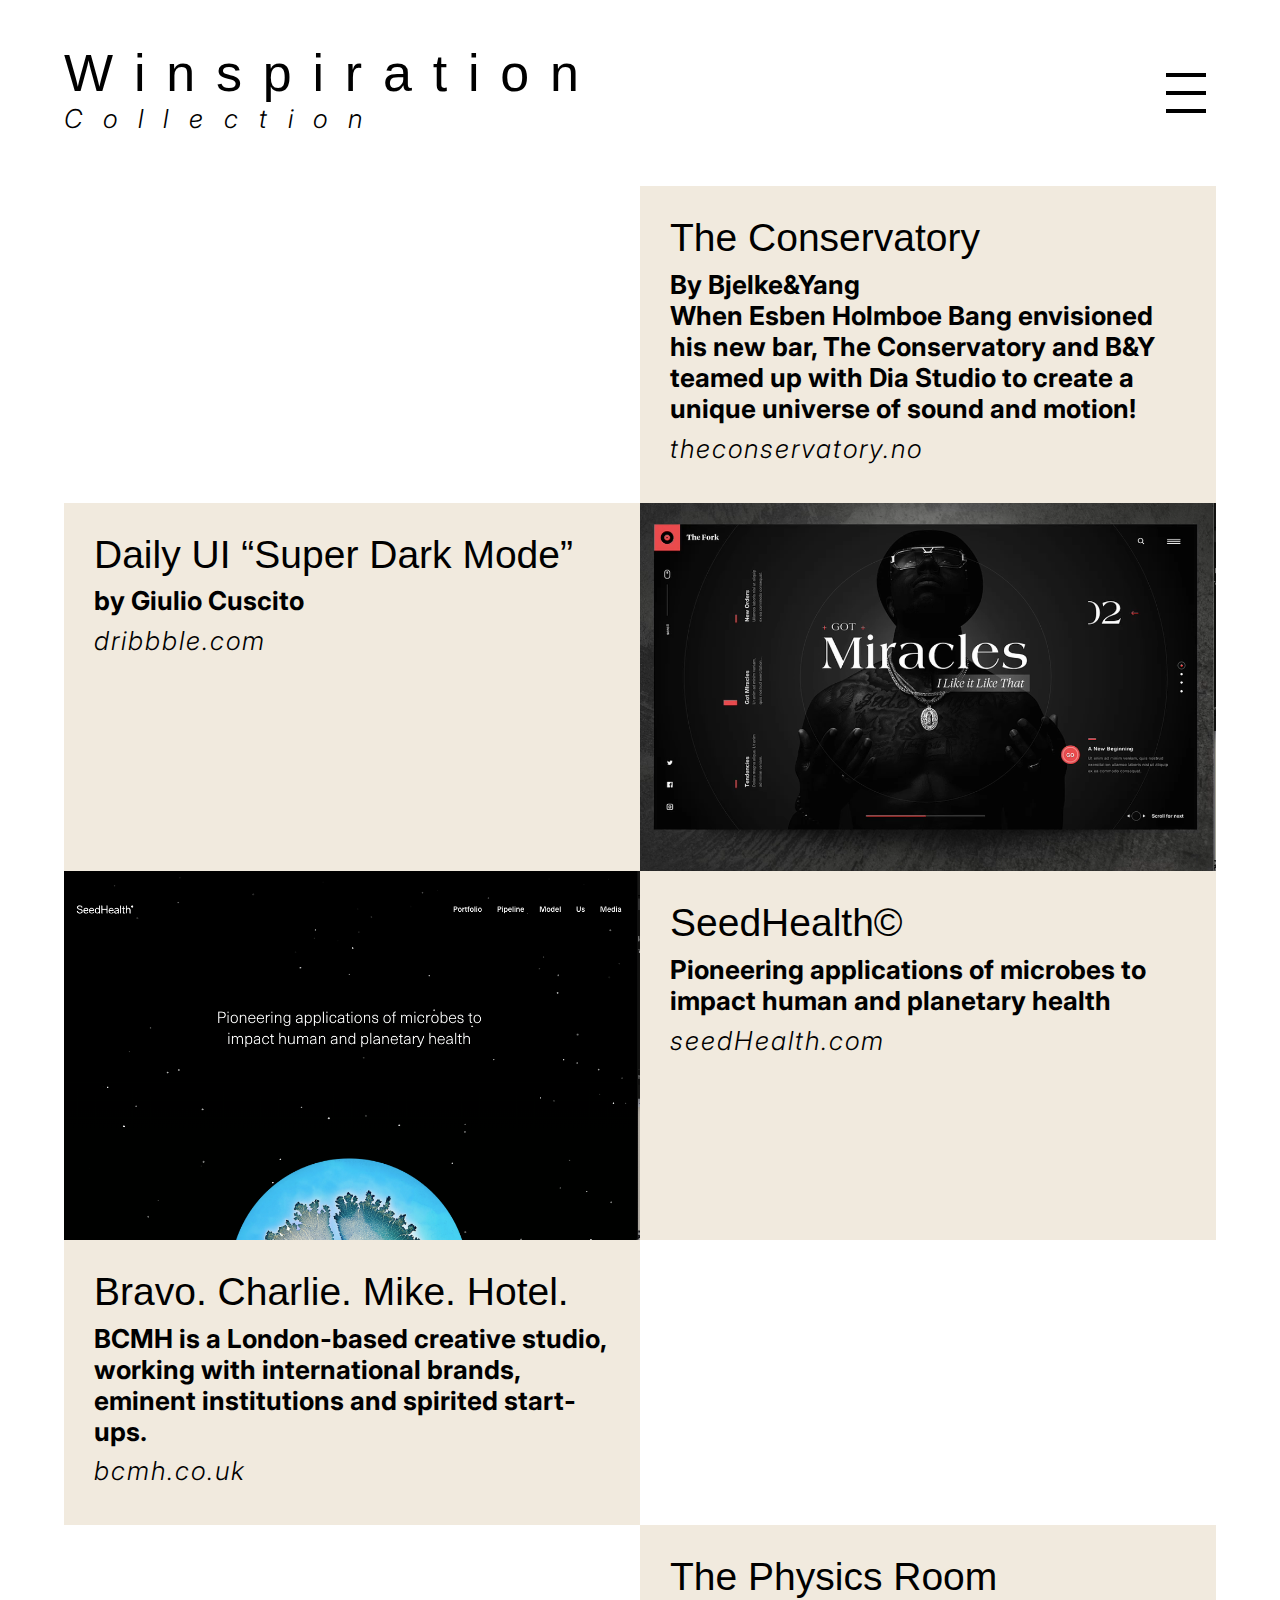
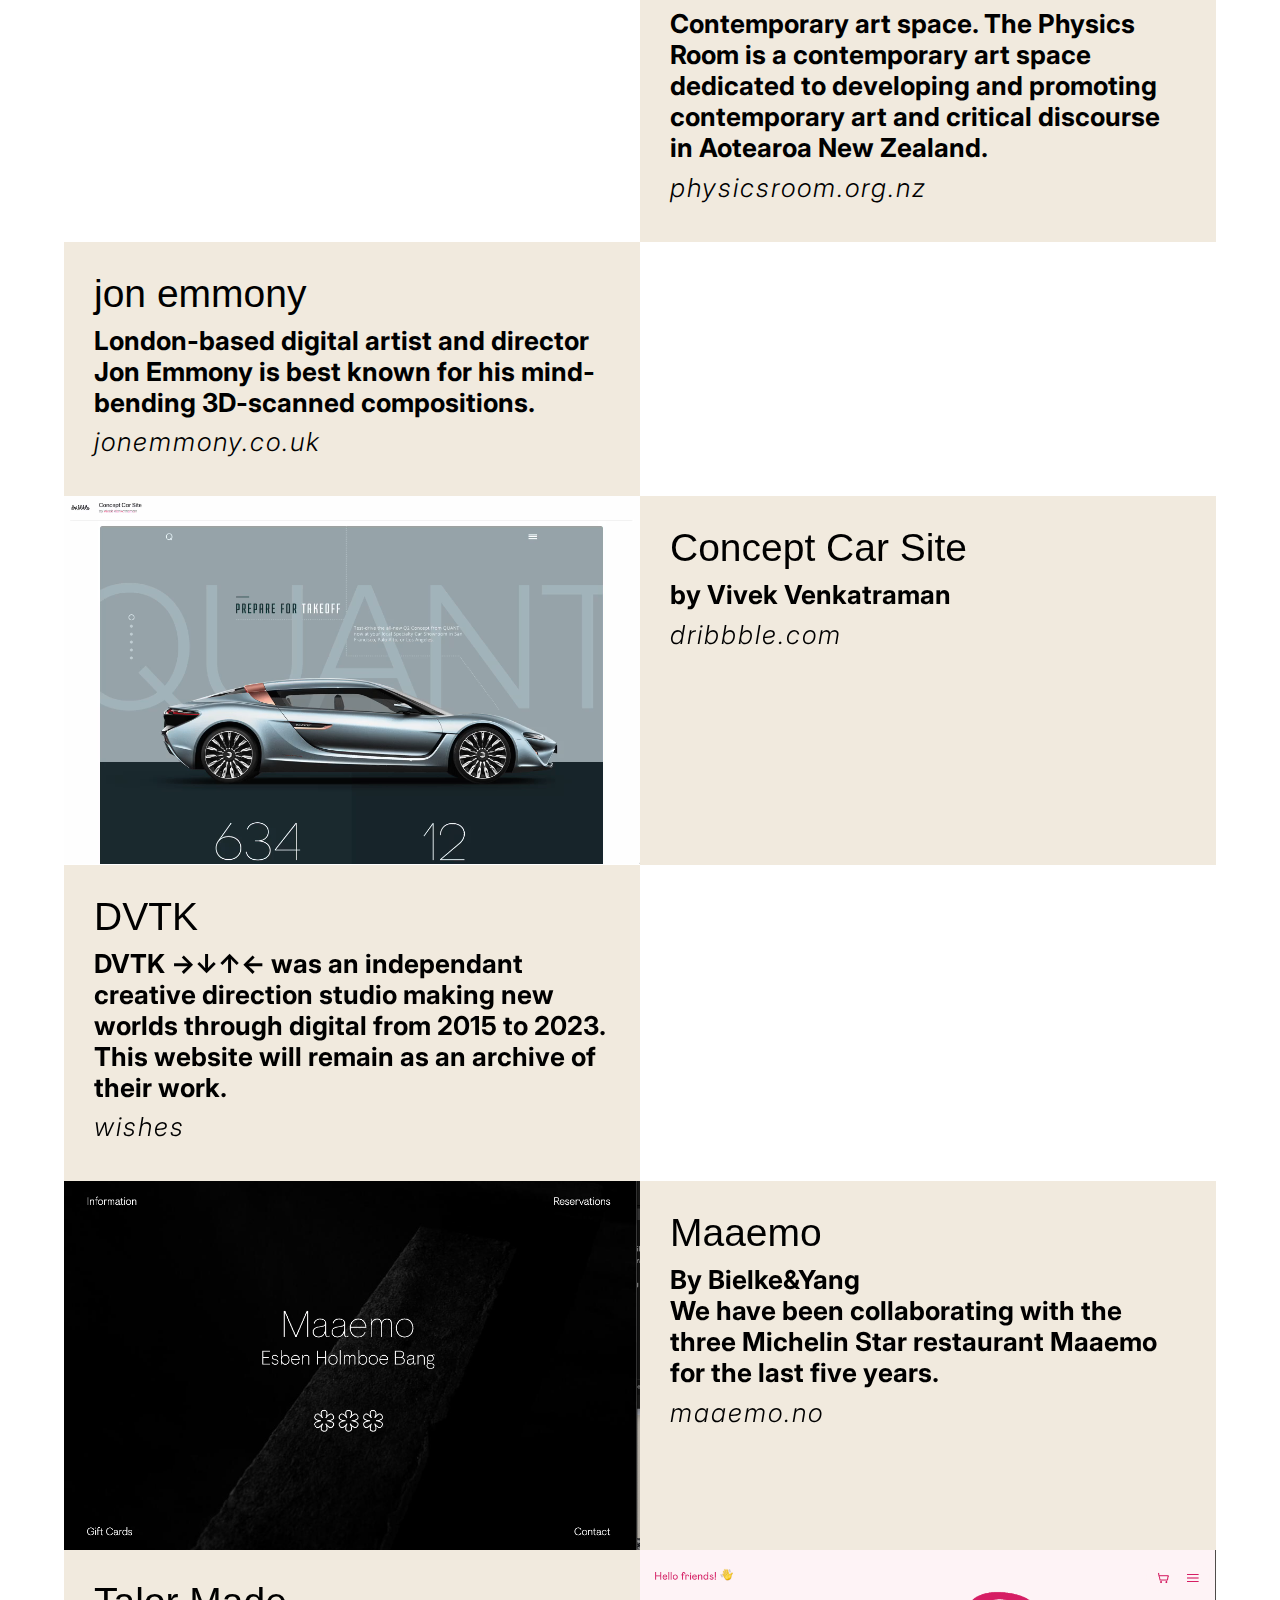
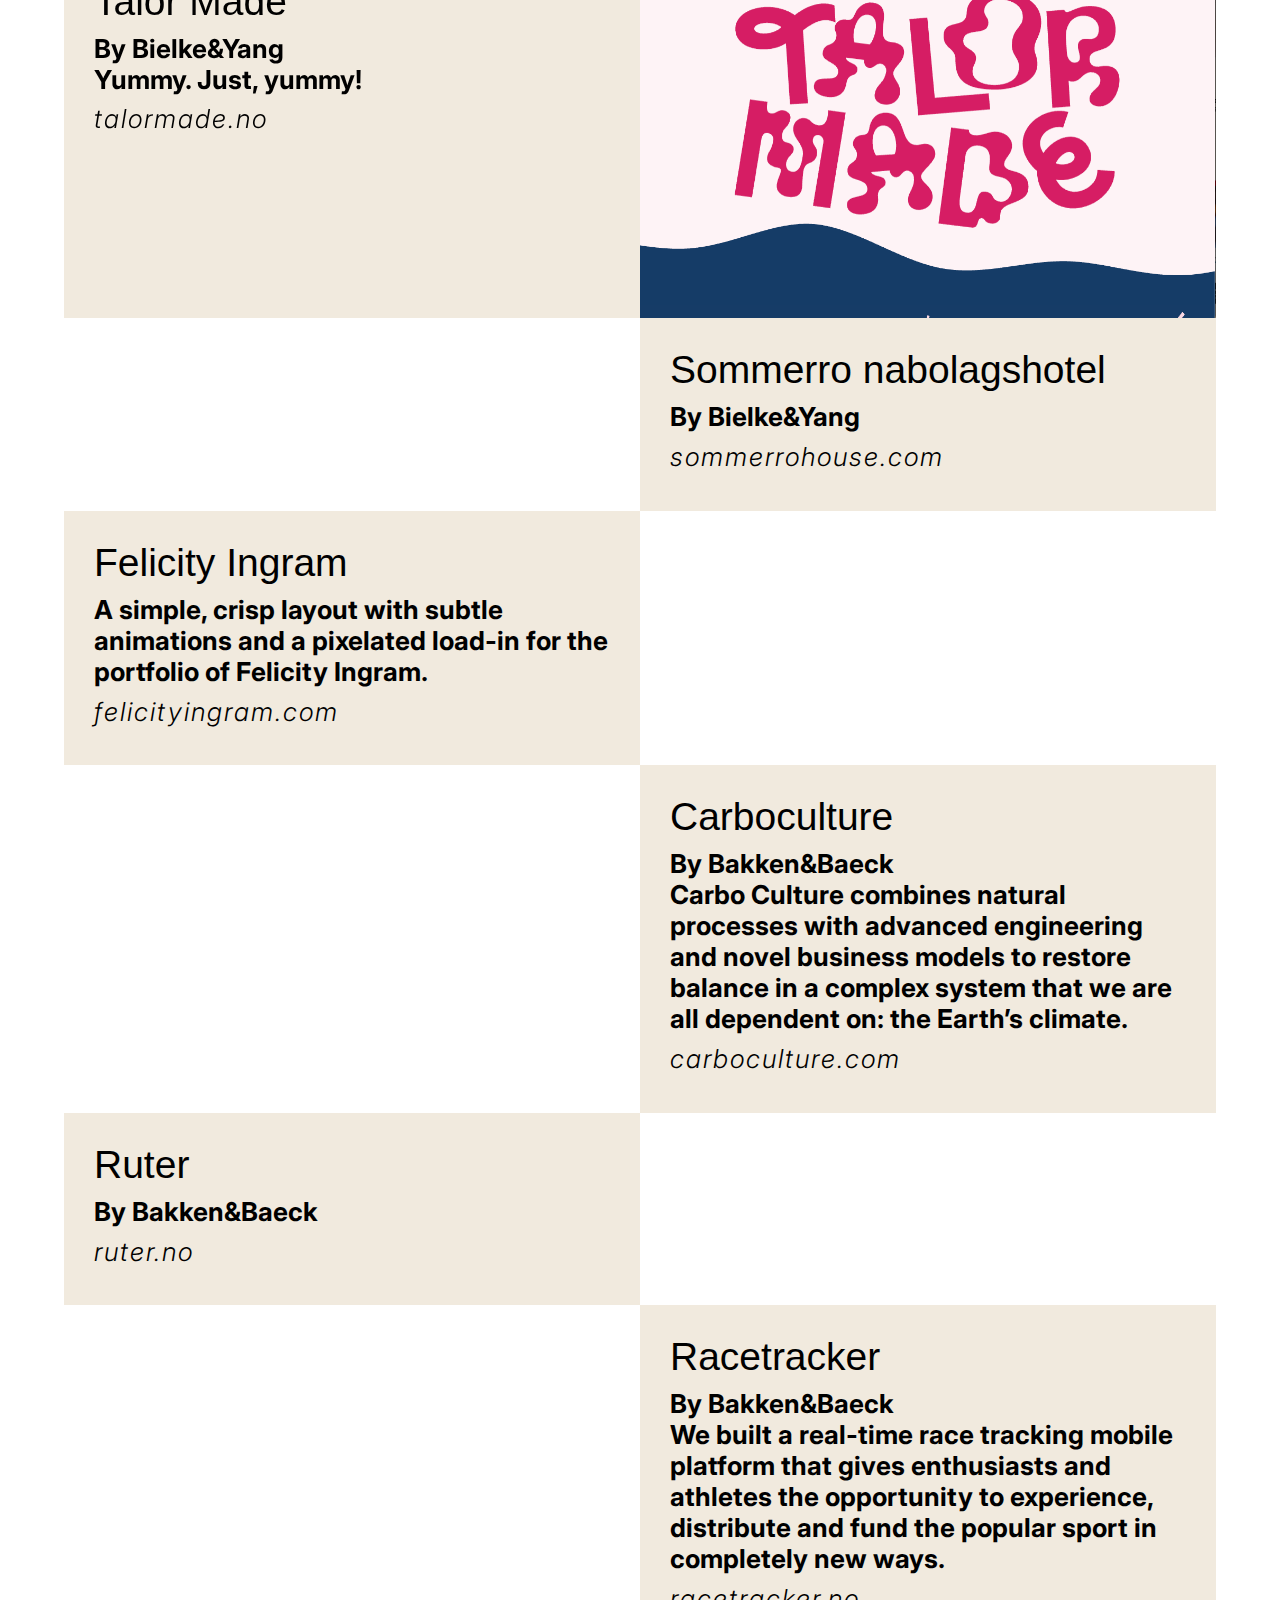
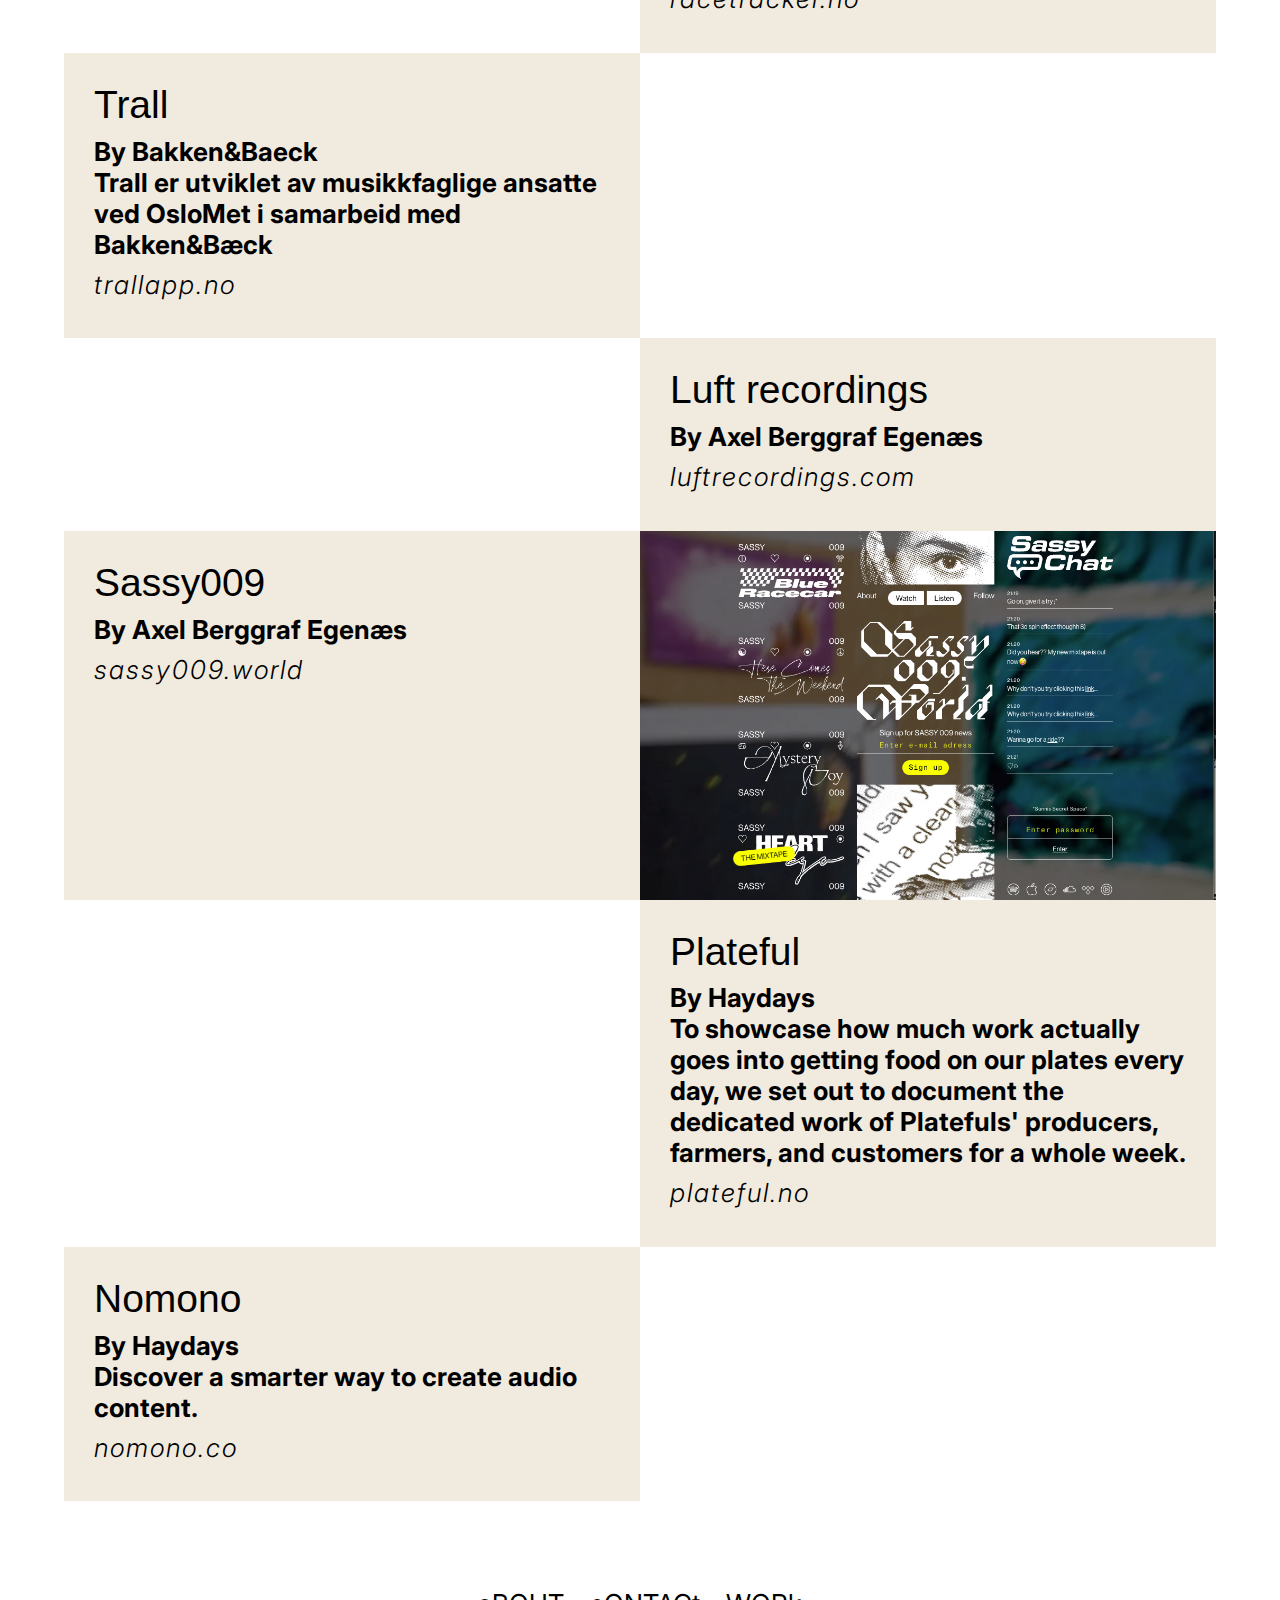
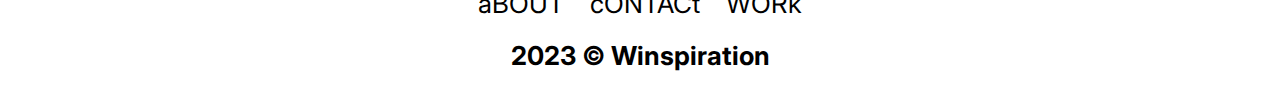
==== commit e2caa515: "Add playClip on hover" ====
--- a/index.html
+++ b/index.html
@@ -4,7 +4,7 @@
 	<meta charset="UTF-8">
 	<meta name="viewport" content="width=device-width, initial-scale=1.0">
 	<title>Inspiration site</title>
-	<script src="script.js" defer></script>
+	<script src="js/script.js" defer></script>
 
 	<link rel="stylesheet" href="css/reset.css">
 	<link rel="stylesheet" href="css/variables.css">
@@ -31,11 +31,11 @@
 		</nav>
 	</header>
 	
-	<div class="nav-drawer toogle-display">
+	<div class="nav-drawer">
 		<nav class="header__nav">	
-			<span><a href="https://github.com/SimonADW">aBOUT</a></span>
-			<span><a href="mailto:simon-winter@outlook.com">cONTACt</a></span>
-			<span><a href="https://github.com/SimonADW?tab=repositories">WORk</a></span>
+			<span><a target="_blank" href="https://github.com/SimonADW">aBOUT</a></span>
+			<span><a target="_blank" href="mailto:simon-winter@outlook.com">cONTACt</a></span>
+			<span><a target="_blank" href="https://github.com/SimonADW?tab=repositories">WORk</a></span>
 		</nav>
 
 	</div>
@@ -297,8 +297,8 @@
 
 		<hr>
 
-		<section class="clip" id="clip18" class="image-caption-pair">
-			<video poster="assets/videos/18-poster-sassy009.png">
+		<section class="image-caption-pair">
+			<video class="clip" id="clip18" poster="assets/videos/18-poster-sassy009.png">
 				<source src="assets/videos/18-sassy009.mov">
 			</video>
 			
@@ -346,8 +346,8 @@
 	<footer>
 		<nav class="footer__nav">
 			<span><a target="_blank" href="https://github.com/SimonADW">aBOUT</a></span>
-			<span><a href="mailto:simon-winter@outlook.com">cONTACt</a></span>
-			<span><a href="https://github.com/SimonADW?tab=repositories">WORk</a></span>
+			<span><a target="_blank" href="mailto:simon-winter@outlook.com">cONTACt</a></span>
+			<span><a target="_blank" href="https://github.com/SimonADW?tab=repositories">WORk</a></span>
 		</nav>
 
 		<h3>2023 © Winspiration</h3>
--- a/css/animations.css
+++ b/css/animations.css
@@ -14,34 +14,21 @@
 }
 
 
-/* Animated header (menu/x-animation) */
-
+/* Animated hamburger (menu/x-animation) */
 
 .header__x-animation-top-line {
 	transform-origin: 100% 100%;
 }
 
-.header__x-animation:hover .header__x-animation-top-line {
-	animation: x-animation-top 400ms ease-in-out 100ms forwards;
-	
-}
-
 .header__x-animation-center-line {
 	opacity: 1;
-}
-
-.header__x-animation:hover .header__x-animation-center-line {
 	transition: opacity 400ms linear;
-	opacity: 0;
 }
 
 .header__x-animation-bottom-line {
 	transform-origin: 100% 0%;
 }
 
-.header__x-animation:hover .header__x-animation-bottom-line {
-animation: x-animation-bottom 400ms ease-in-out 100ms forwards;
-}
 
 @keyframes x-animation-top {
 	0% {
@@ -69,7 +56,7 @@
 	}
 
 	100% {
-		transform: rotate(-45deg) scaleX(118%)
+		transform: rotate(-45deg) scaleX(122%)
 		;
 	}
 }
@@ -100,7 +87,7 @@
 	}
 
 	100% {
-		transform: rotate(45deg) scaleX(118%)
+		transform: rotate(45deg) scaleX(122%)
 		;
 	}
 }
@@ -115,8 +102,31 @@
 	}
 }
 
+/*  Drawer(nav) animation */
 
-/* popout on hover animation */
+@keyframes drawerSlideDown {
+	0% {
+		transform: translateY(-100%)
+	}
+	
+	100% {
+		transform: translateY(0%)
+		
+	}
+}
+
+@keyframes drawerSlideUp {
+	0% {
+		transform: translateY(0%)
+	}
+	
+	100% {
+		transform: translateY(-100%)
+		
+	}
+}
+
+/* popout on hover animation | TODO reconsider this animation
 
 .image-caption-pair {
 	transition: all 300ms ease-in-out;
@@ -126,3 +136,5 @@
 	transform: scale(1.02);
 }
 
+ */
+
--- a/css/style.css
+++ b/css/style.css
@@ -6,8 +6,10 @@
 
 body {
 	width: 90vw;
-	max-width: 1600px ;
+	max-width: 1400px ;
 	margin: 0 auto;
+	background: var(--color-background);
+	color: inherit;
 }
 
 header {
@@ -29,6 +31,7 @@
 	flex-direction: column;
 	justify-content: space-between;
 	position:relative;
+	z-index: 3;
 }
 
 .header__x-line {
@@ -51,12 +54,19 @@
 	font-weight: 400;
 	background: var(--color-background);
 	position: absolute;
-}
-
-.toogle-display {
-	display: none;
-
-}
+	transform: translateY(-100%);
+	z-index: 2;
+}
+
+
+
+/* .toogle-display-open {			TODO add reverse drawer animation */
+	/* animation: drawerSlideDown 400ms ease forwards;
+}
+.toogle-display-close {		
+	animation: drawerSlideDown 400ms ease reverse forwards
+}; */
+
 
 .header__nav {
 	display: flex;
@@ -202,4 +212,4 @@
 		width: 50%;
 		padding: 30px;
 	}
-}+}
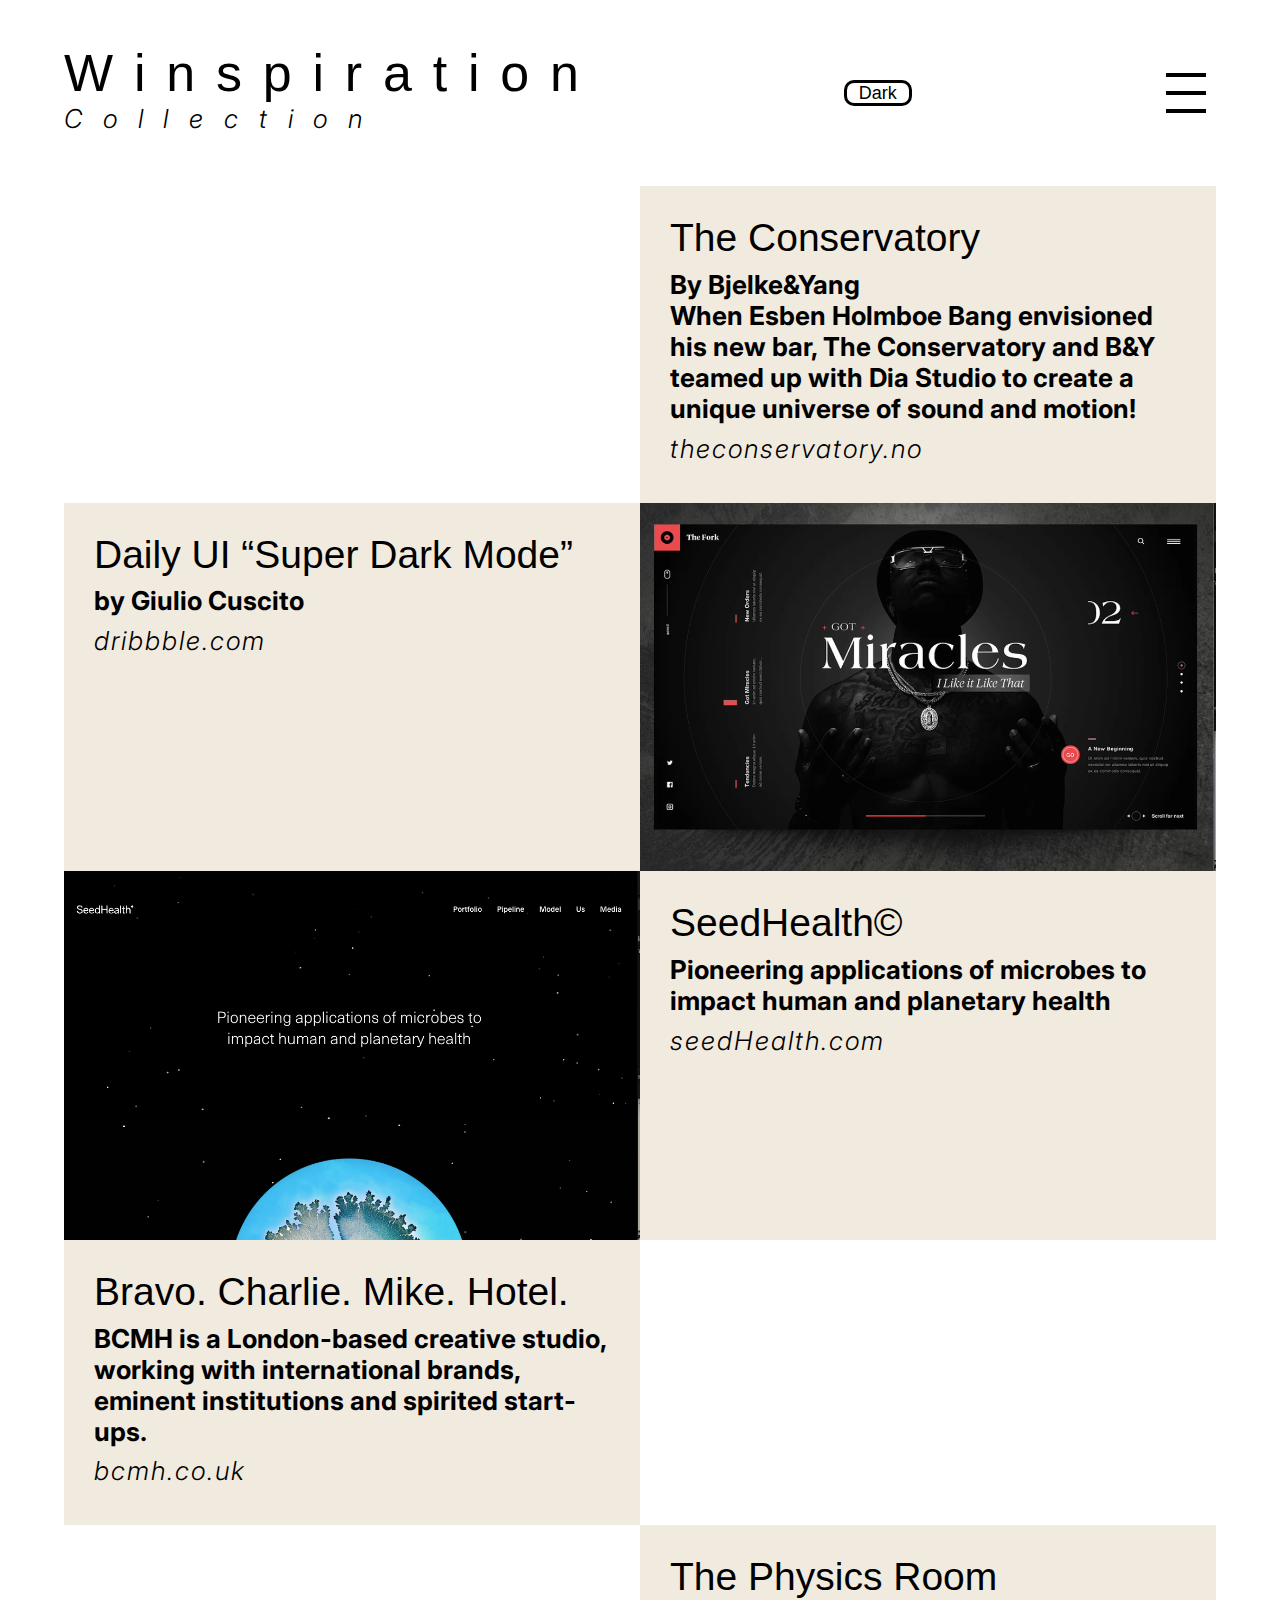
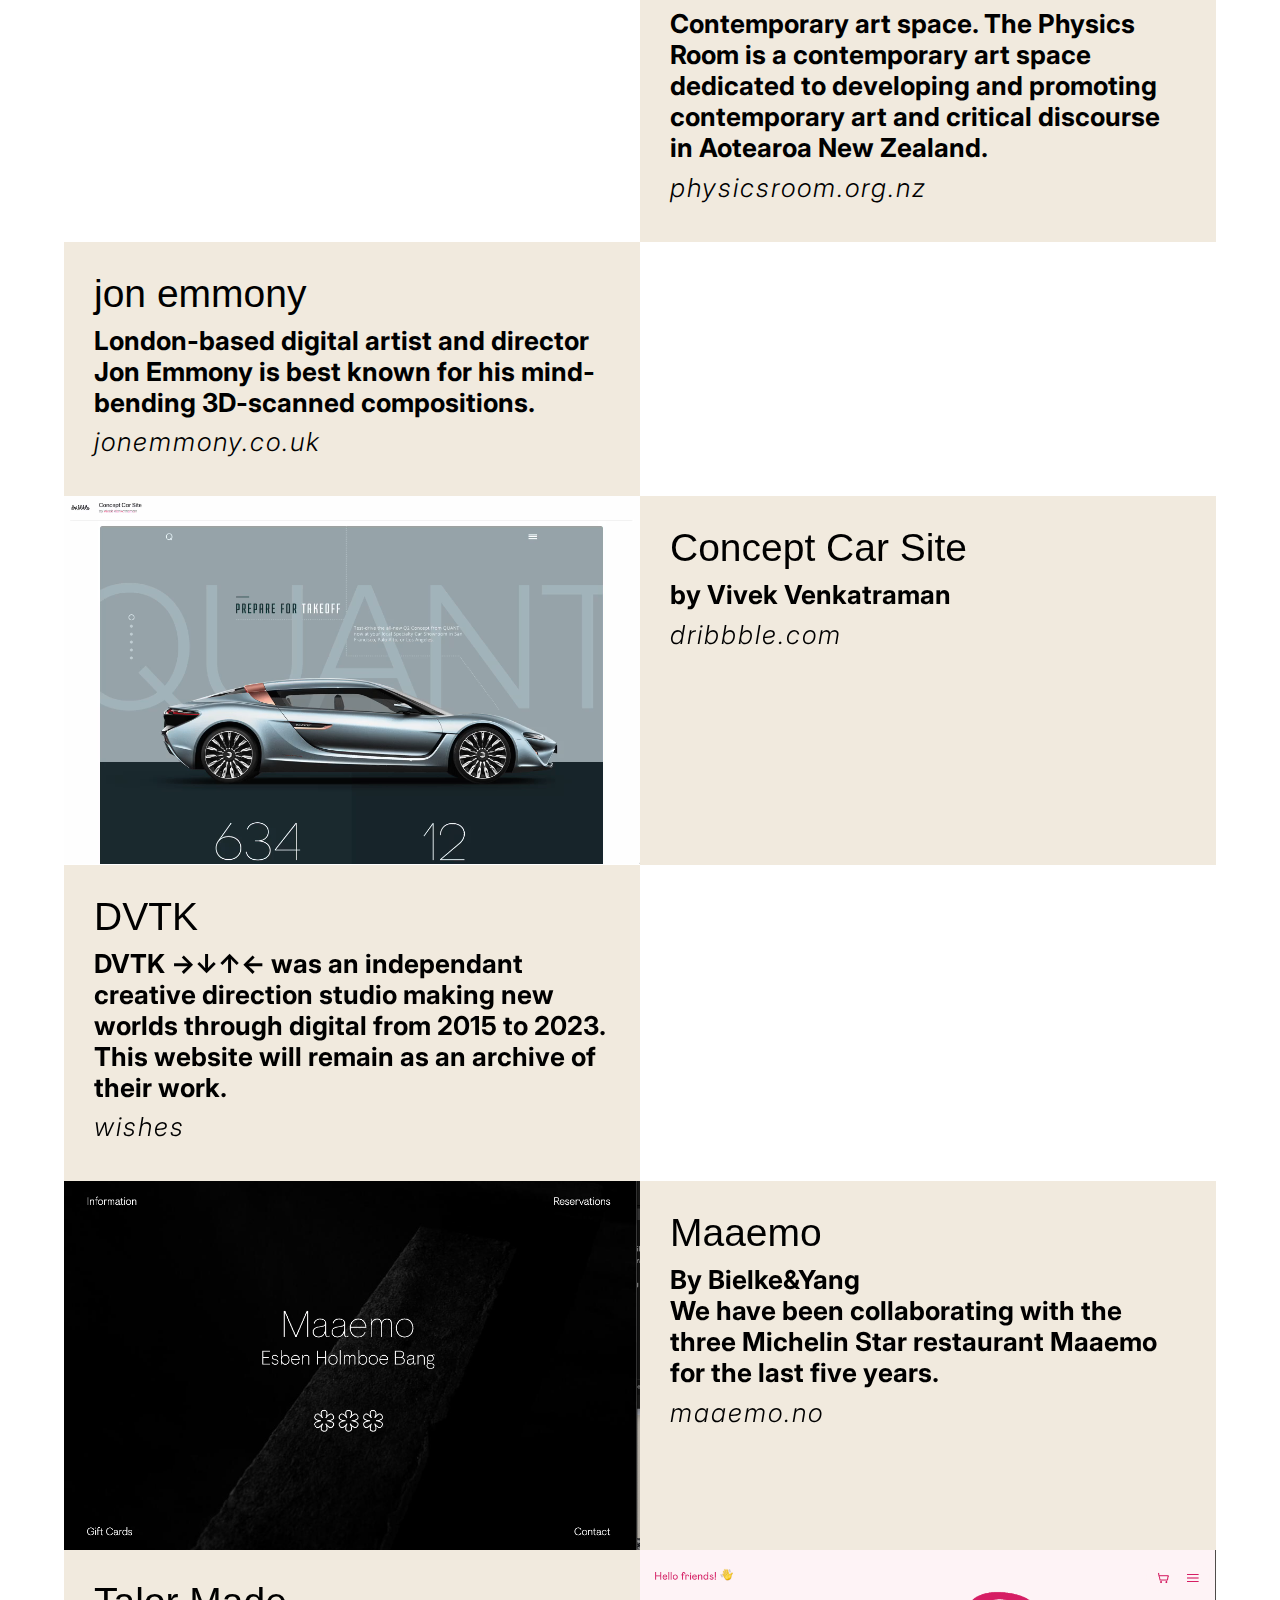
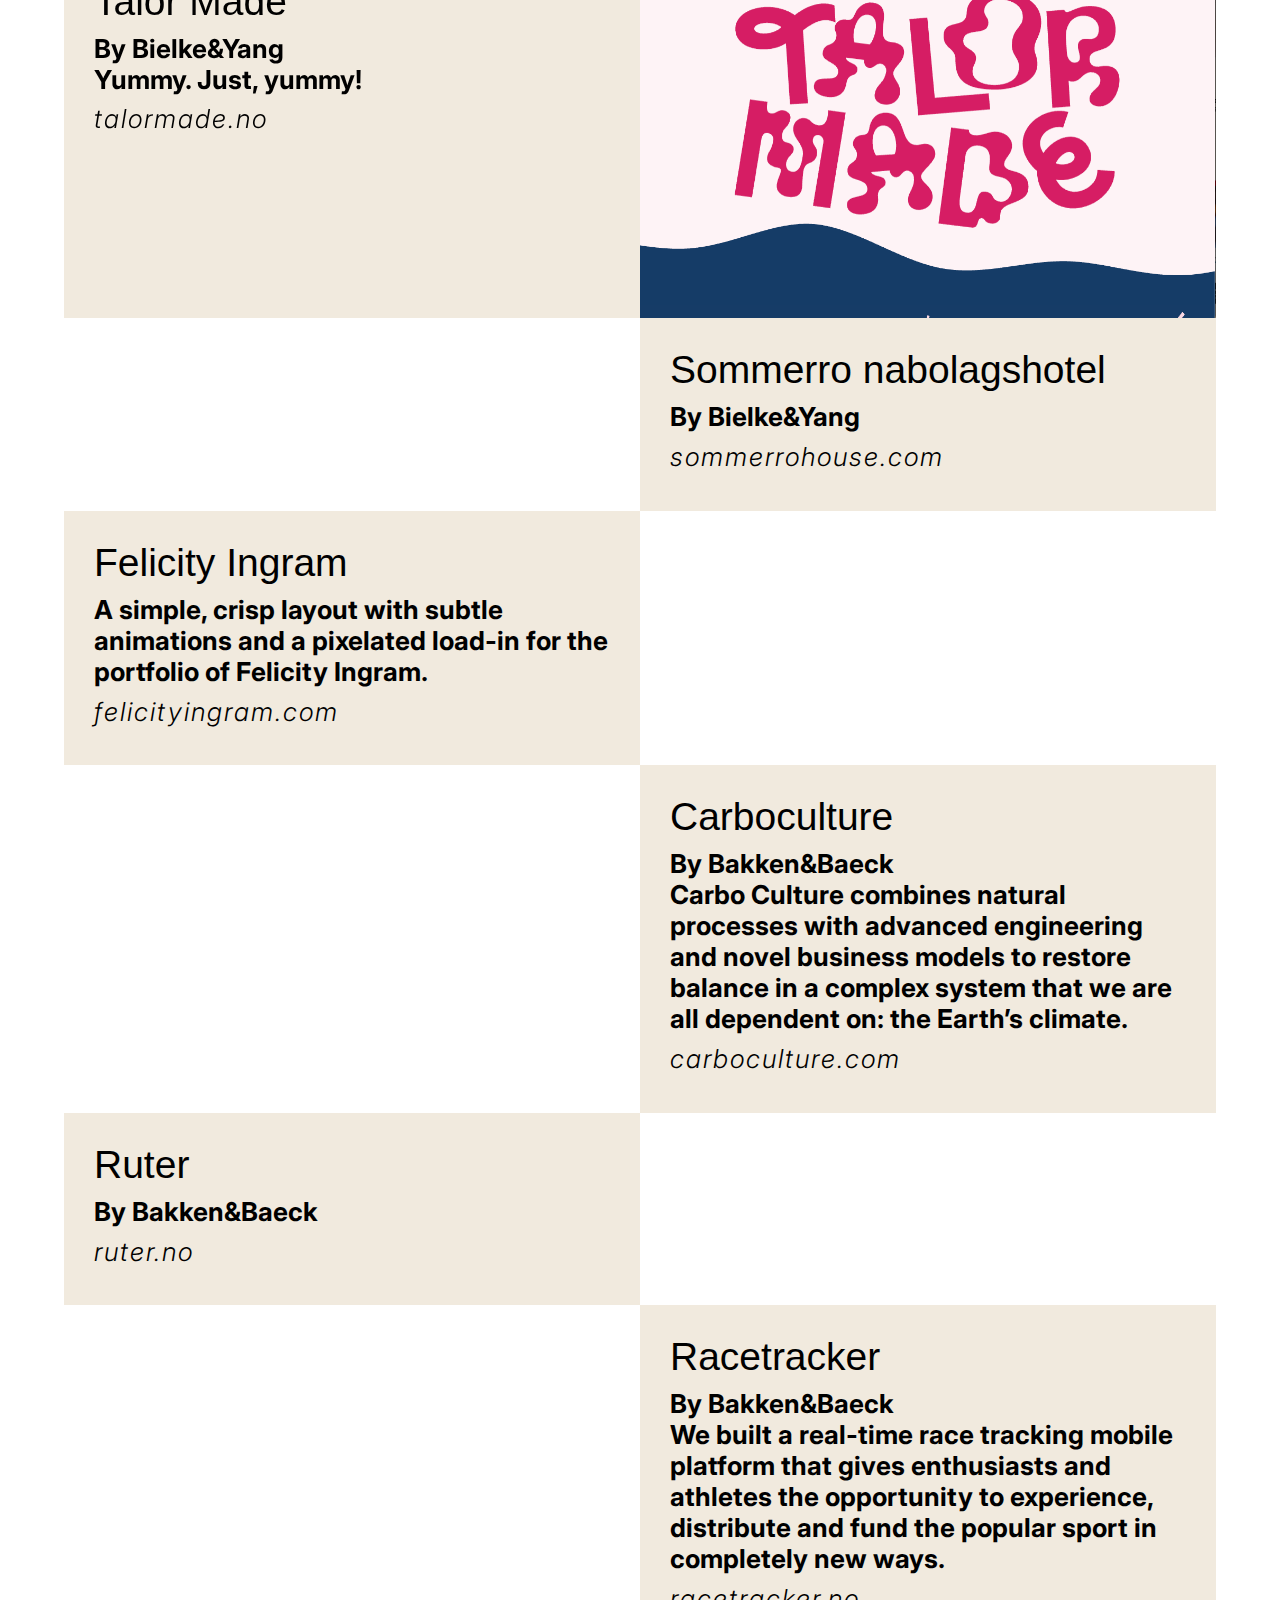
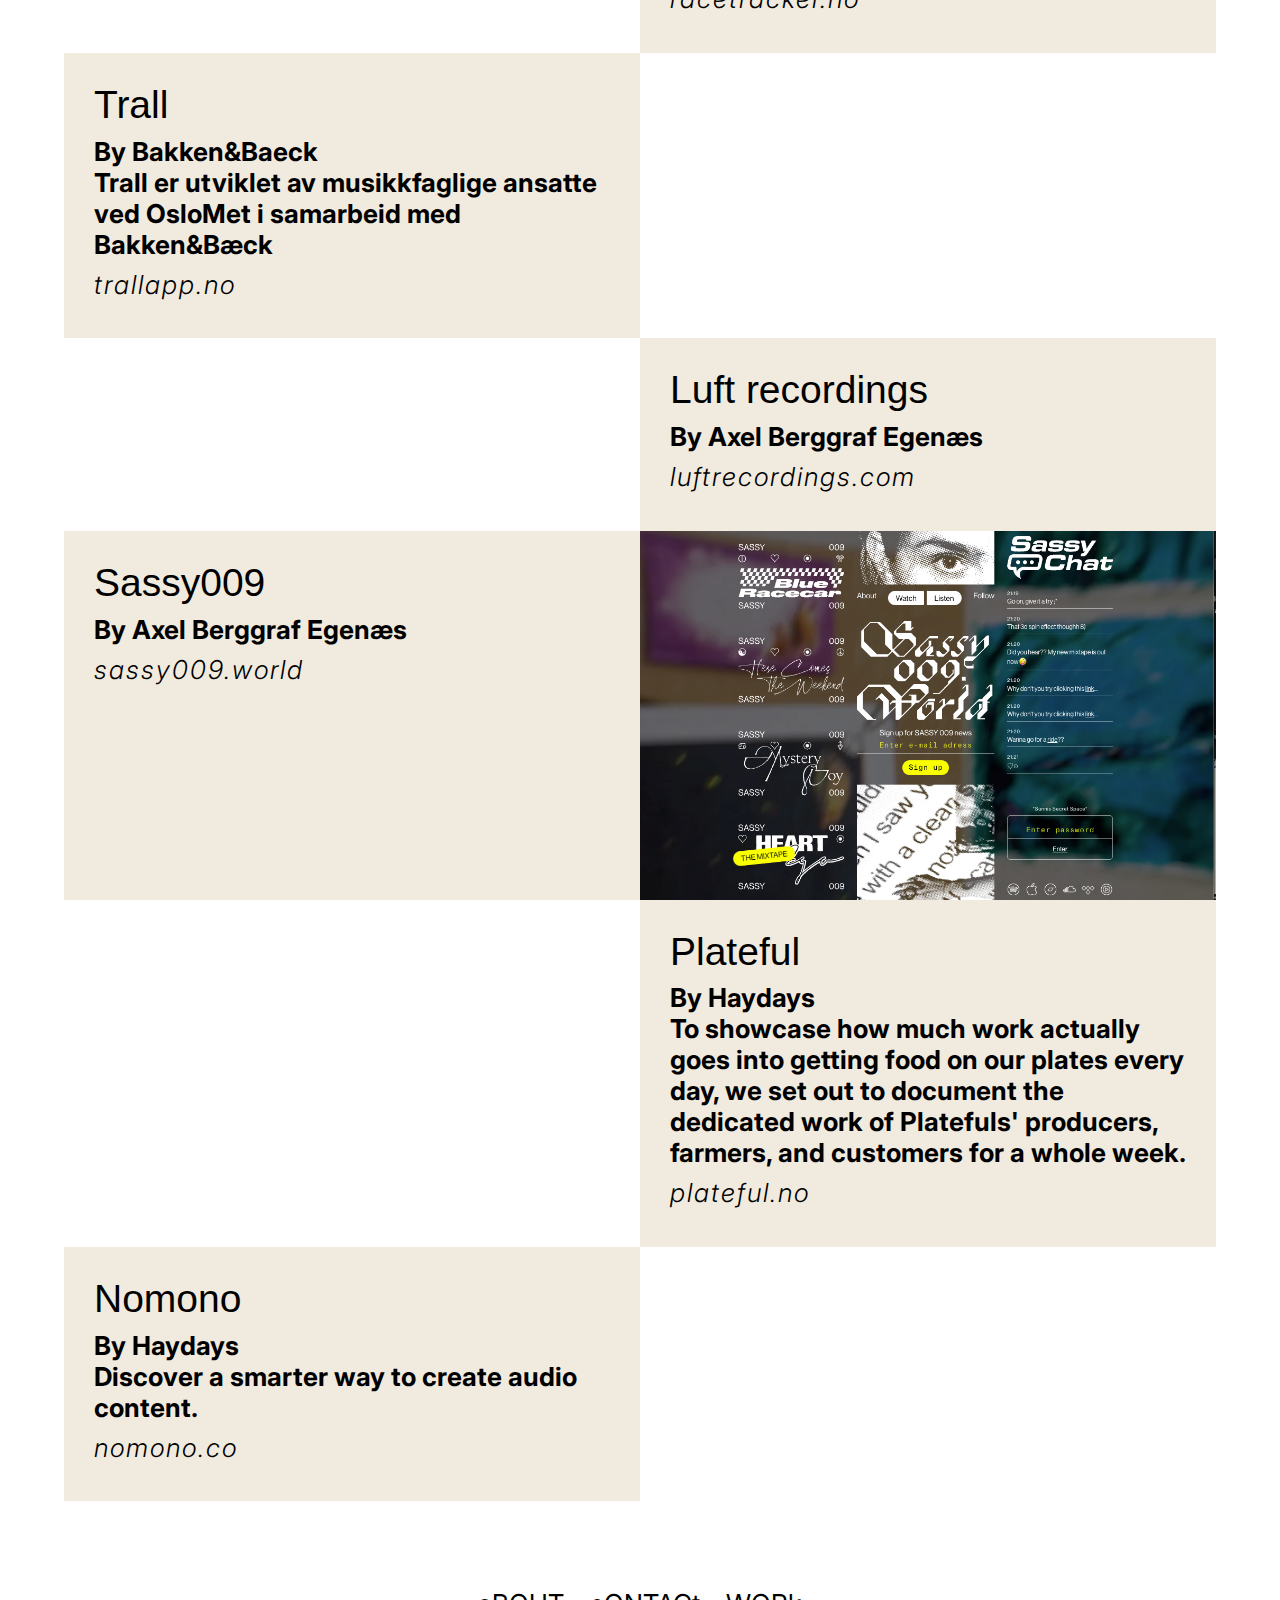
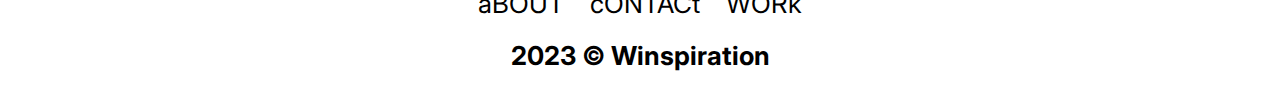
==== commit 8d381882: "Add dark mode and button" ====
--- a/index.html
+++ b/index.html
@@ -22,6 +22,8 @@
 			<h4>Collection</h4>
 		</div>
 
+		<button class="mode">Dark</button>
+
 		<nav>
 			<div class="header__x-animation">
 				<div class="header__x-line header__x-animation-top-line"></div>
--- a/css/style.css
+++ b/css/style.css
@@ -18,6 +18,15 @@
 	align-items: center;
 	margin-bottom: calc(var(--margin-sections)*2);
 	margin-top: calc(var(--margin-sections)*2);
+}
+
+.mode {
+	width: 2.6rem;
+	height: 1rem;
+	border: 3px solid var(--color-foreground);
+	border-radius: 10px;
+	color: var(--color-foreground);
+	font-size: var(--font-size-base);	
 	
 }
 
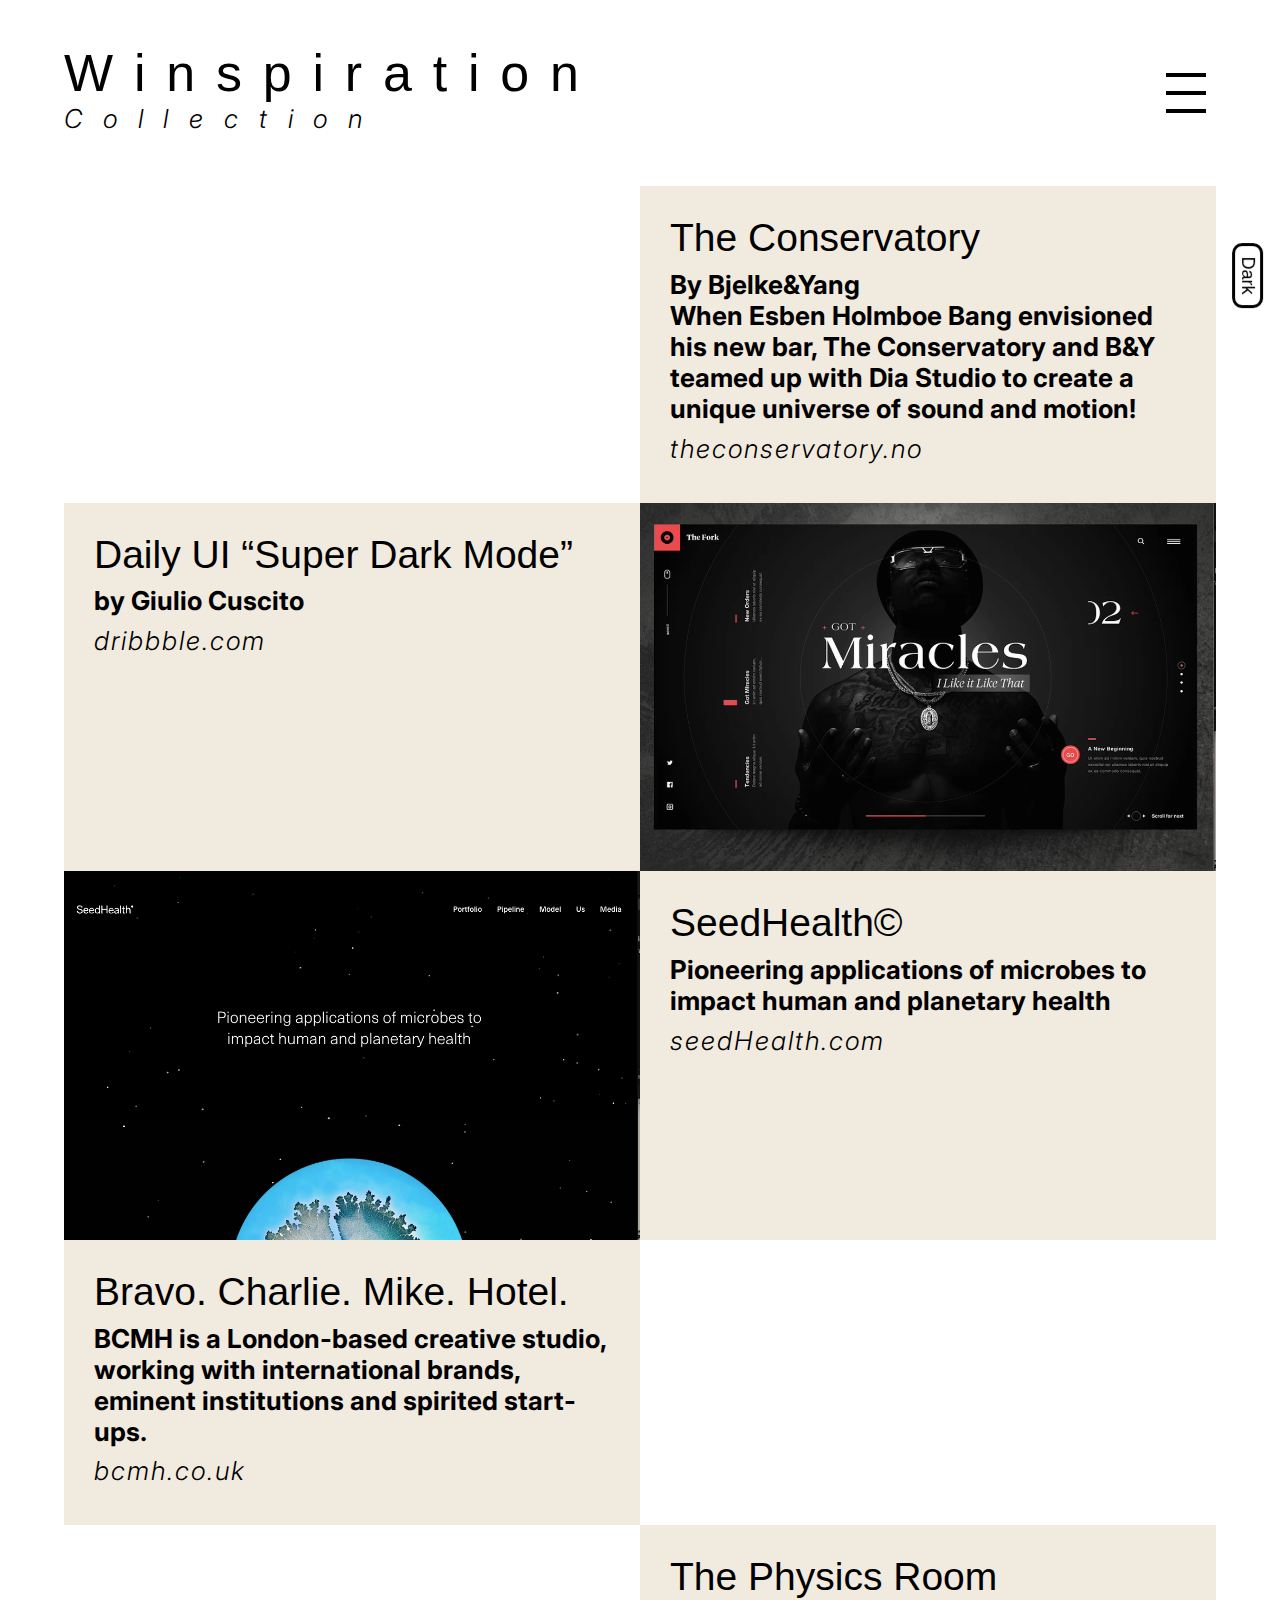
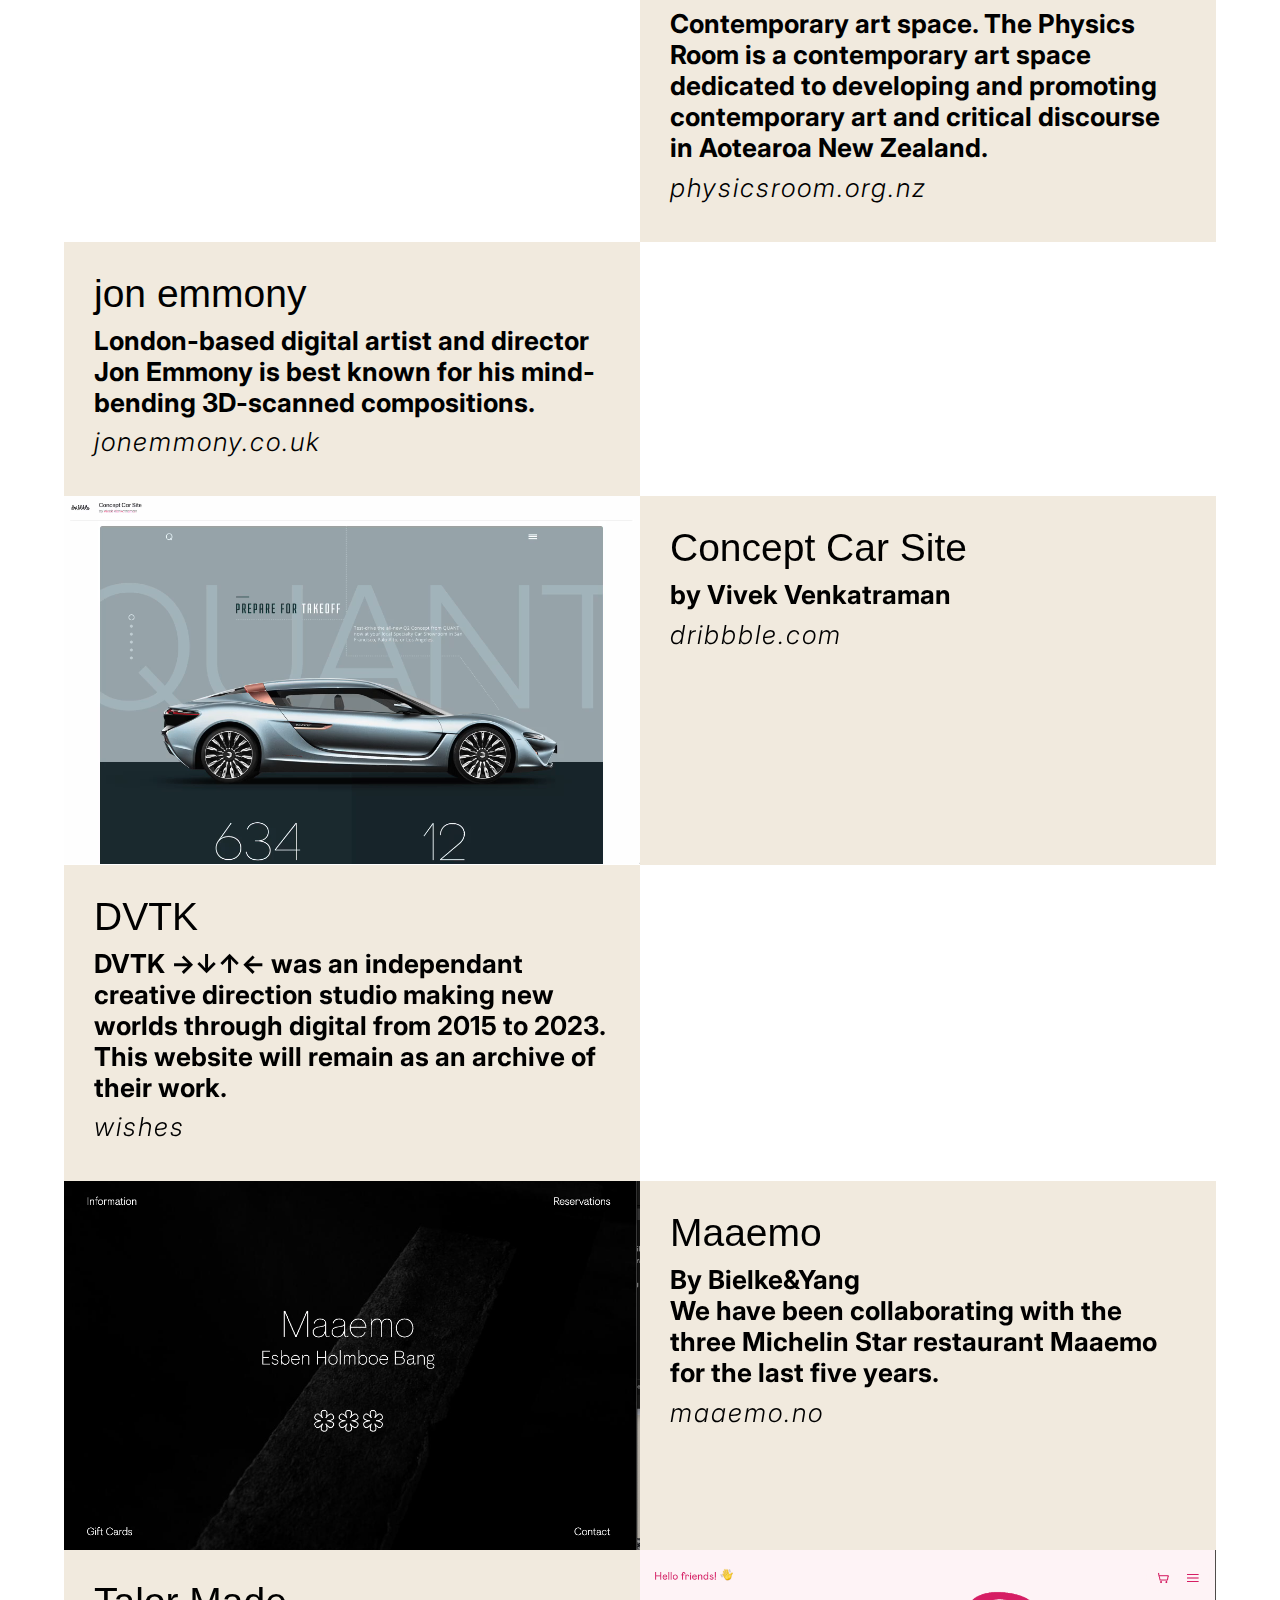
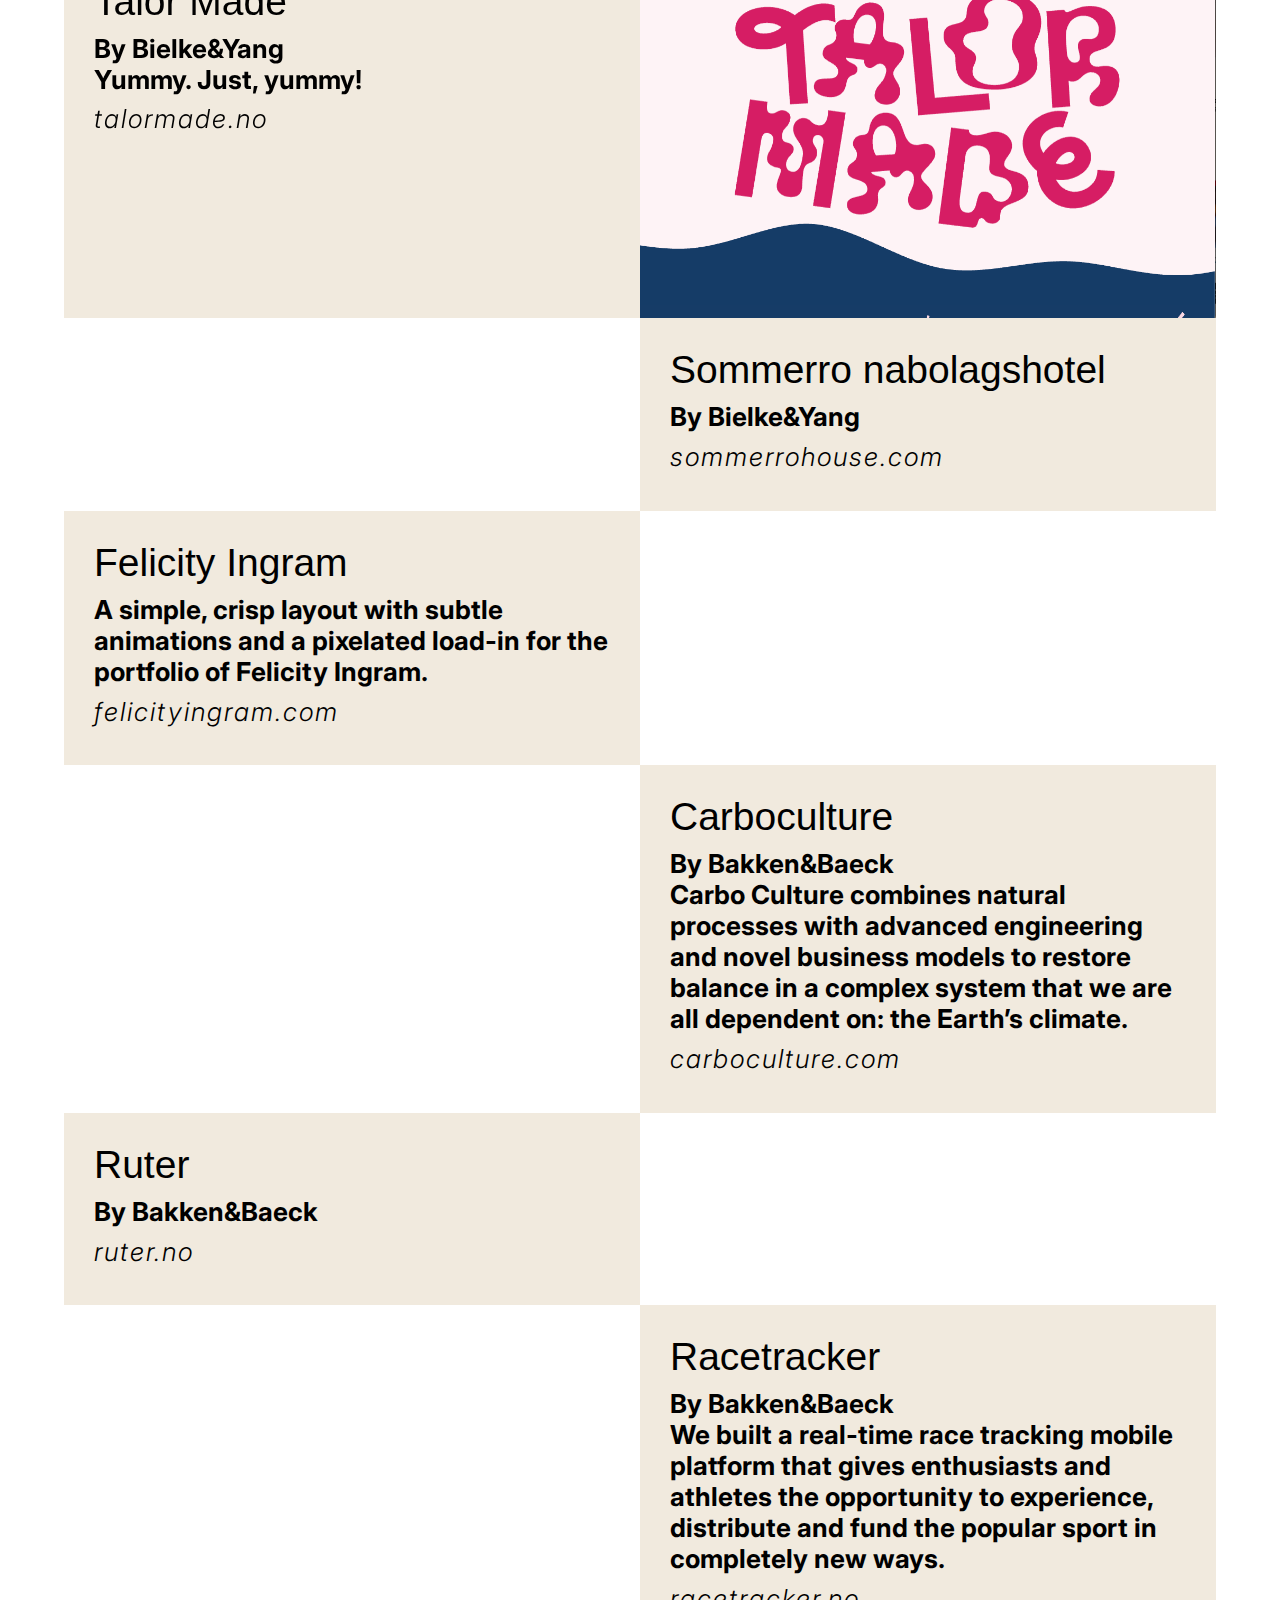
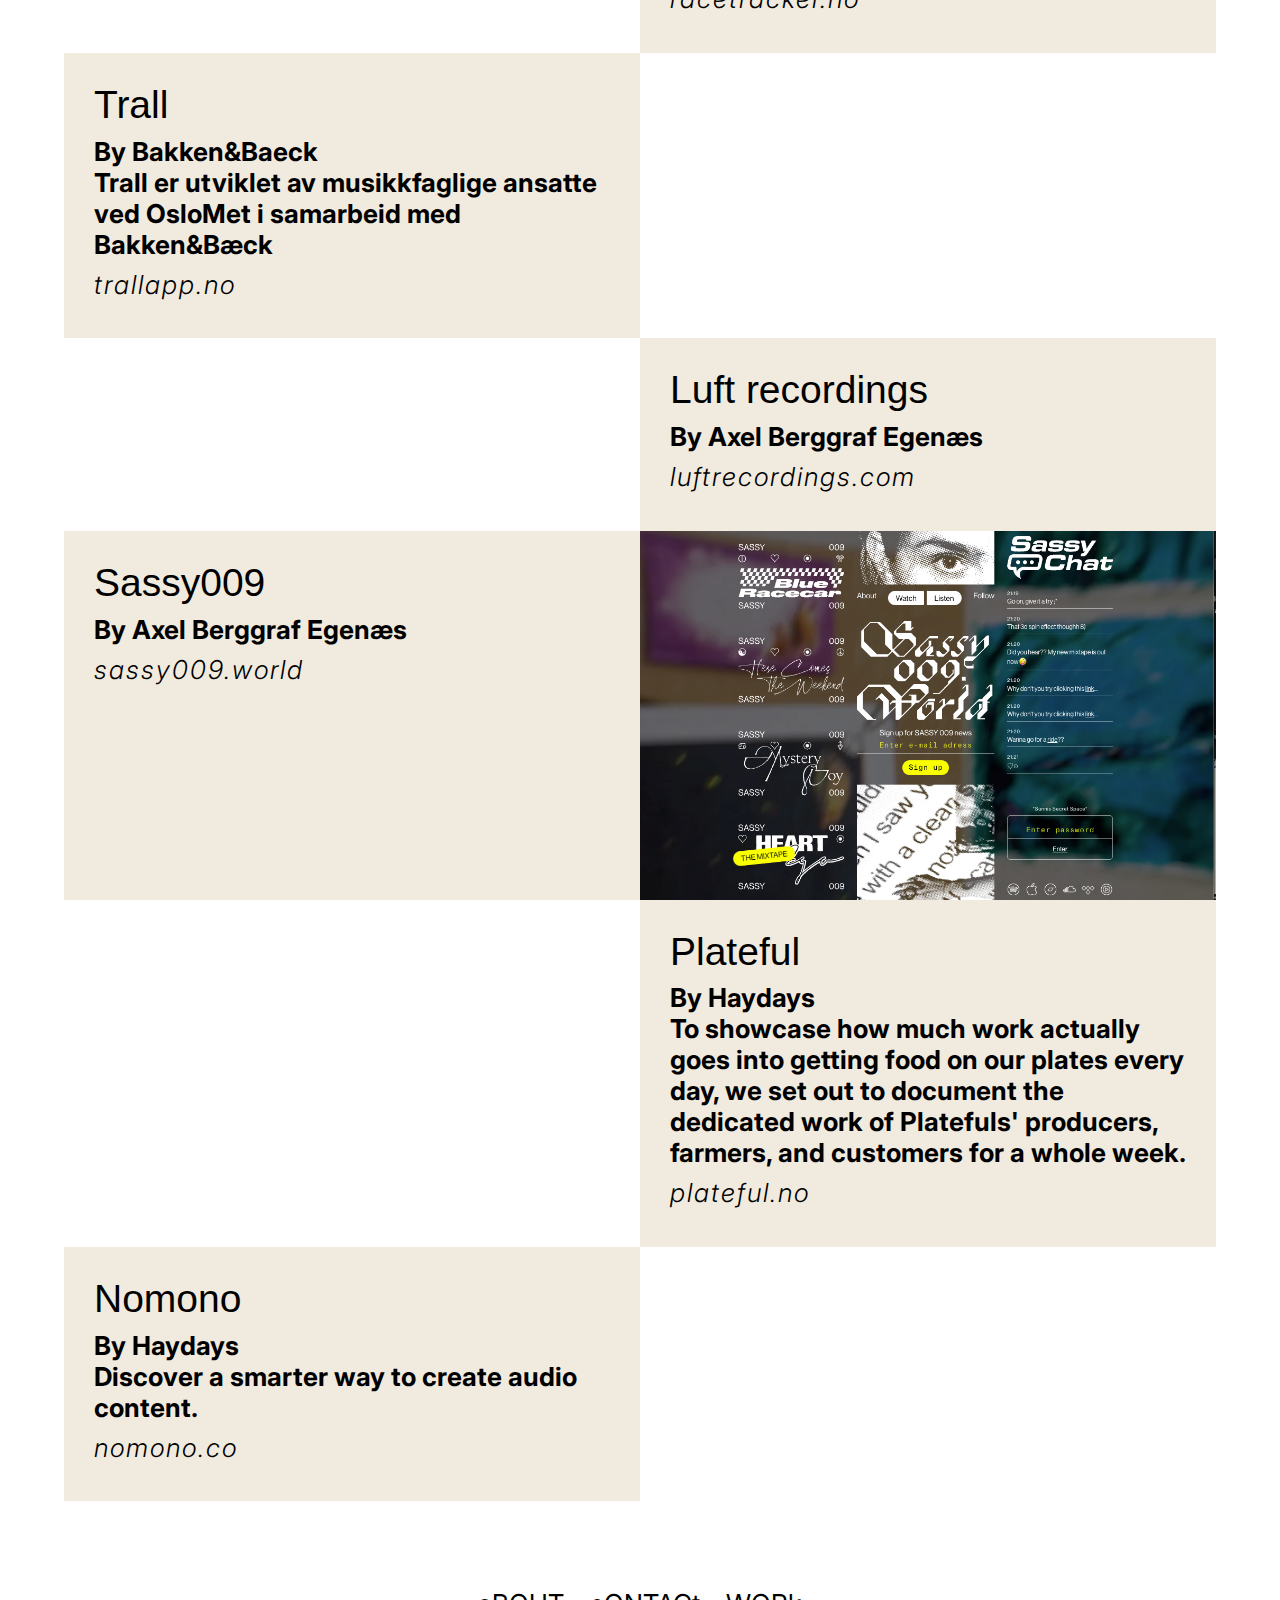
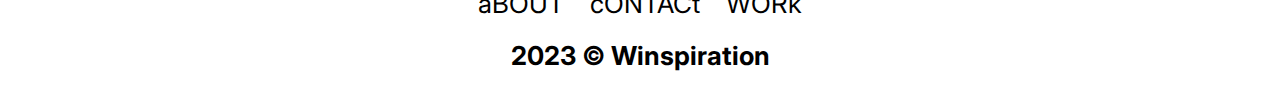
==== commit 166db200: "Fit mobile dark button" ====
--- a/index.html
+++ b/index.html
@@ -43,8 +43,8 @@
 	</div>
 	
 	<main>
-		<!-- Temporary mouseover test function 1-->
-		<section class="image-caption-pair" onmouseover="playClip(1)" onmouseout="pauseClip(1)">
+		
+		<section class="image-caption-pair">
 			<video class="clip" id="clip1">
 				<source src="./assets/videos/1-conservatory.mov">
 			</video>
@@ -77,7 +77,7 @@
 
 		<hr> 
 	
-		<!-- Temporary mouseover test function 2-->
+	
 		<section class="image-caption-pair" id="pair3">
 			<video class="clip" id="clip3" poster="assets/videos/3-poster-seedHealth.png">
 				<source src="assets/videos/3-seedHealth.mov">
--- a/css/variables.css
+++ b/css/variables.css
@@ -3,6 +3,7 @@
 	--font-content: "inter", sans-serif;
 
 	--font-size-base: 18px;
+	--font-size-xsmall: 0.7rem;
 	--font-size-small: 1rem;
 	--font-size-medium: 1.4rem;
 	--font-size-large: 1.8rem;
--- a/css/style.css
+++ b/css/style.css
@@ -2,6 +2,7 @@
 	font-size: var(--font-size-base);
 	font-family: var(--font-content);
 	color: var(--color-foreground);
+	transition: all 700ms ease;
 }
 
 body {
@@ -10,6 +11,7 @@
 	margin: 0 auto;
 	background: var(--color-background);
 	color: inherit;
+
 }
 
 header {
@@ -21,12 +23,14 @@
 }
 
 .mode {
-	width: 2.6rem;
-	height: 1rem;
-	border: 3px solid var(--color-foreground);
+	width: 2.5rem;
+	height: 1.2rem;
+	border: 2px solid var(--color-foreground);
 	border-radius: 10px;
 	color: var(--color-foreground);
-	font-size: var(--font-size-base);	
+	font-size: var(--font-size-xsmall);	
+	transform: rotate(90deg);
+	margin-left: auto;
 	
 }
 
@@ -221,4 +225,16 @@
 		width: 50%;
 		padding: 30px;
 	}
-}
+
+	.mode {
+		font-size: var(--font-size-base);	
+		transform: translate(0, 15rem);
+		margin-left: none;	
+		position: fixed;
+		top: 10rem;
+		right: 0;
+		transform: rotate(90deg);
+		border-width: 3px ;
+
+	}
+}
